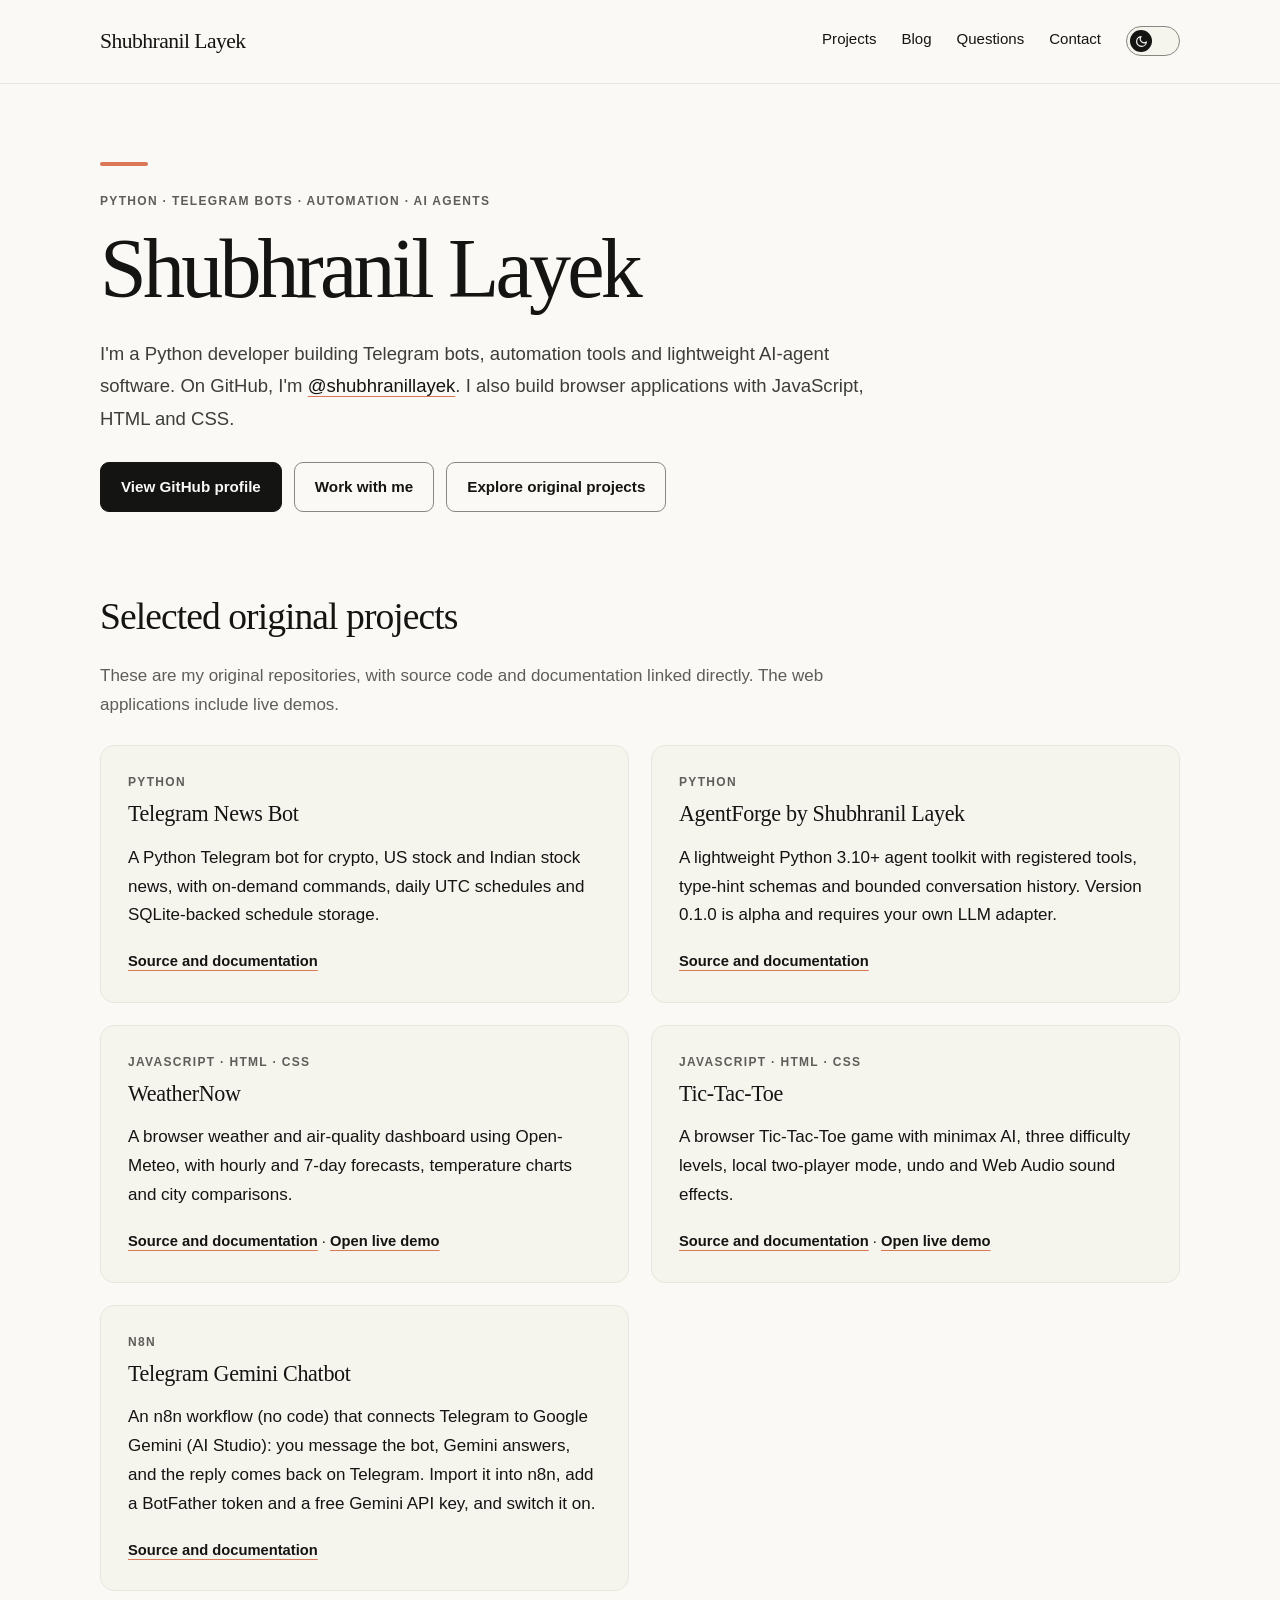
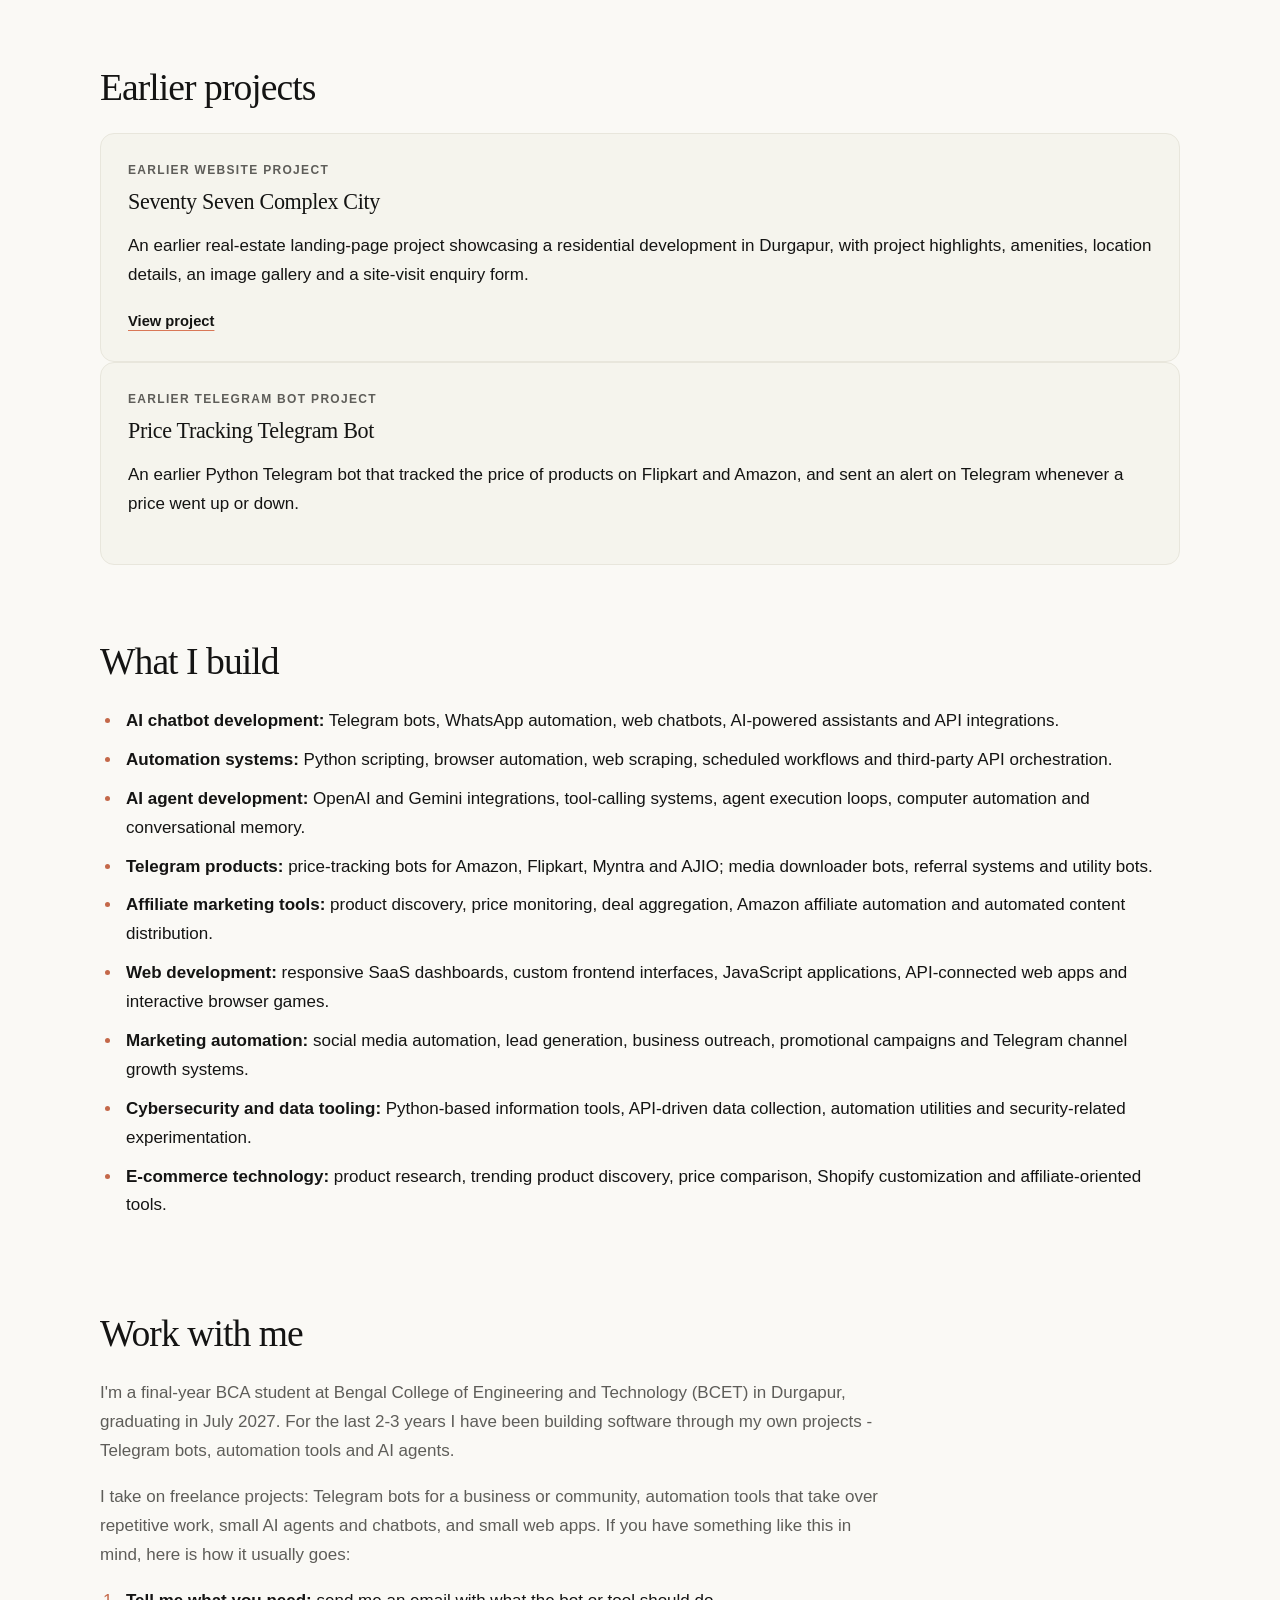
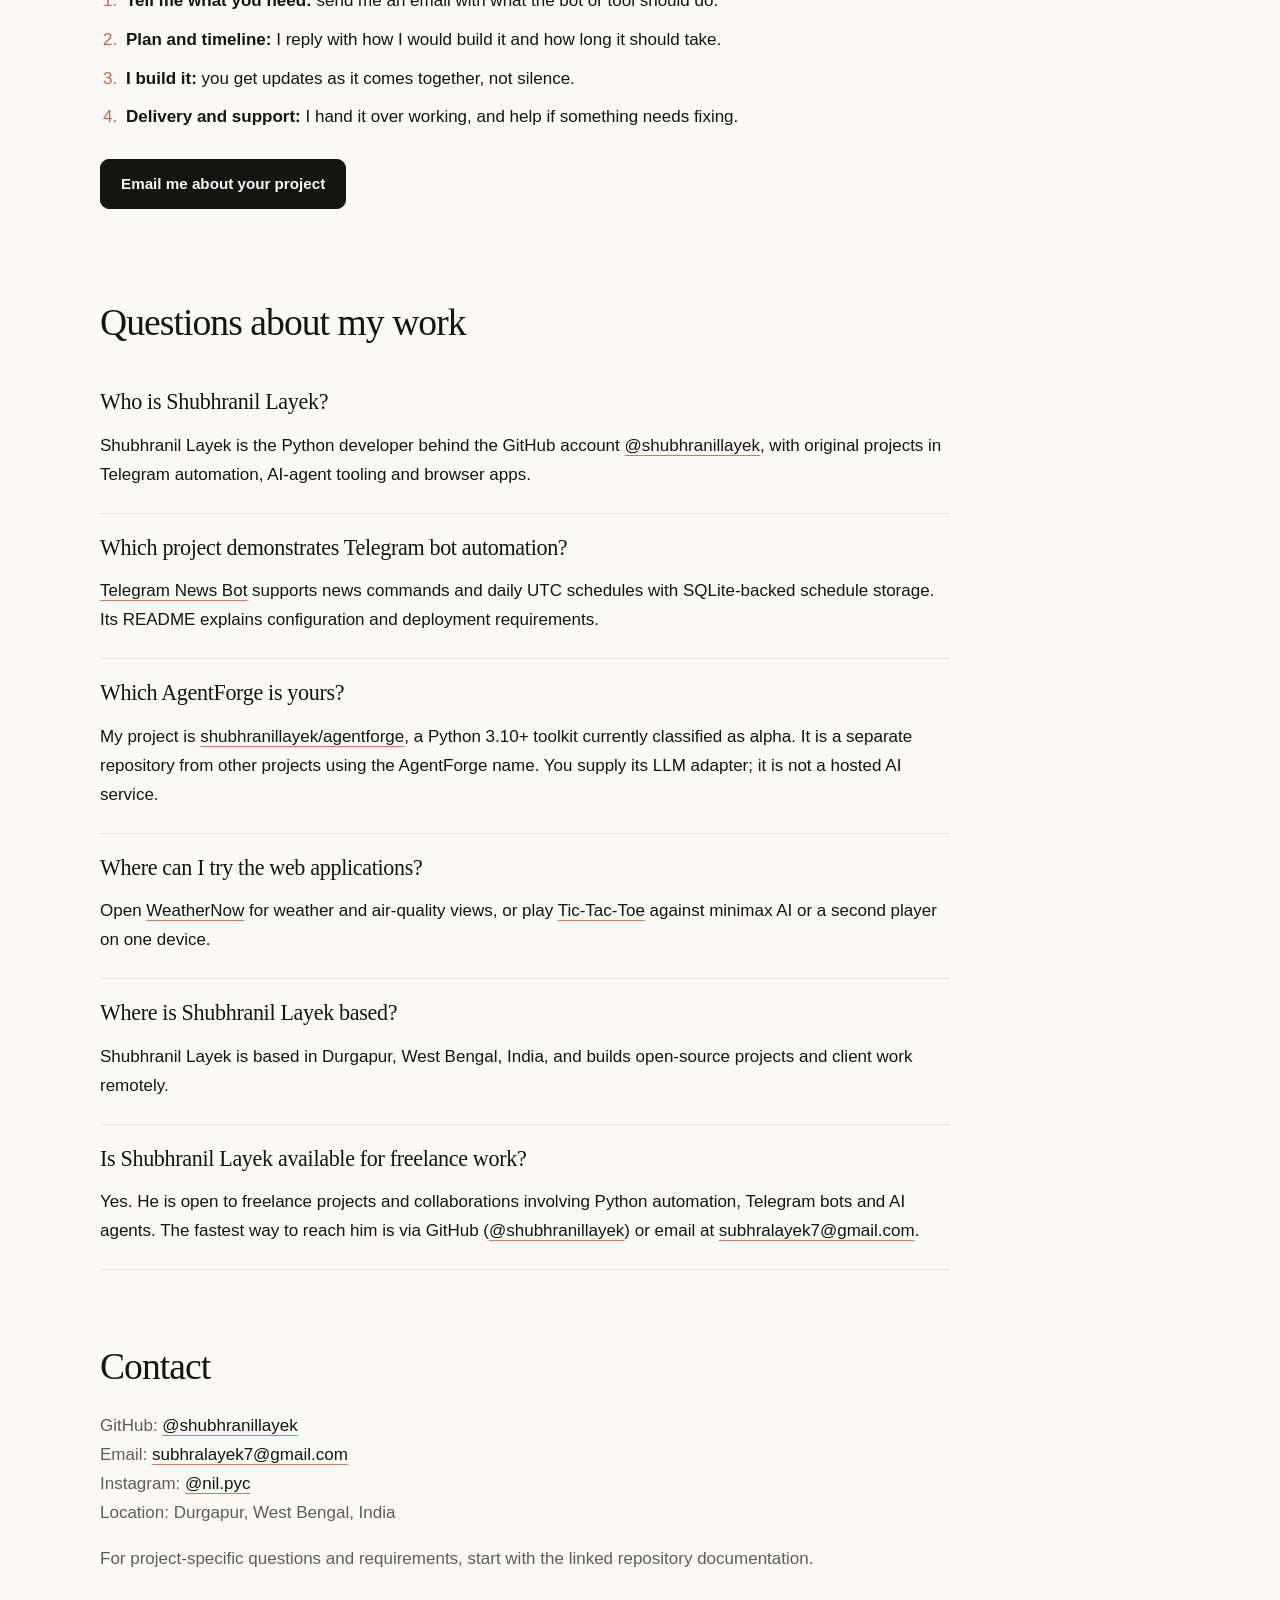
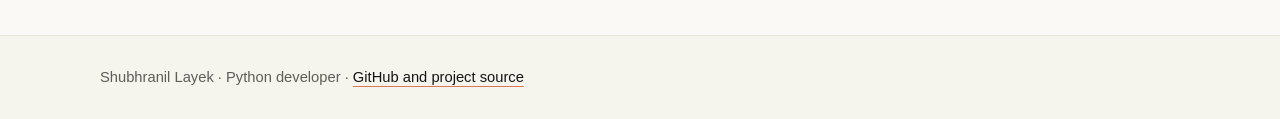
==== index.html @ 429aa5b0 "Fix homepage schema error, add Durgapur to title and meta, add Work with me section" ====
<!doctype html>
<html lang="en">
<head>
<!-- Google tag (gtag.js) -->
<script async src="https://www.googletagmanager.com/gtag/js?id=G-BCCZHYBK0B"></script>
<script>
  window.dataLayer = window.dataLayer || [];
  function gtag(){dataLayer.push(arguments);}
  gtag('js', new Date());

  gtag('config', 'G-BCCZHYBK0B');
</script>

<meta charset="utf-8">
<meta name="viewport" content="width=device-width, initial-scale=1">
<script>(function(){try{var t=localStorage.getItem("theme");if(t!=="dark"&&t!=="light"){t=window.matchMedia("(prefers-color-scheme: dark)").matches?"dark":"light";}document.documentElement.dataset.theme=t;}catch(e){document.documentElement.dataset.theme="light";}})();</script>
<title>Shubhranil Layek | Python &amp; Telegram Bot Developer, Durgapur</title>
<meta name="description" content="Python developer in Durgapur, West Bengal, building Telegram bots, automation tools and AI agents. Need a Telegram bot developer? See projects and demos.">
<meta name="author" content="Shubhranil Layek">
<meta name="theme-color" content="#faf9f5">
<link rel="canonical" href="https://shubhranillayek.github.io/">
<meta property="og:type" content="profile">
<meta property="og:title" content="Shubhranil Layek | Python &amp; Telegram Bot Developer, Durgapur">
<meta property="og:description" content="Python developer in Durgapur, West Bengal, building Telegram bots, automation tools and AI agents. Need a Telegram bot developer? See projects and demos.">
<meta property="og:url" content="https://shubhranillayek.github.io/">
<meta property="og:site_name" content="Shubhranil Layek">
<meta property="og:image" content="https://shubhranillayek.github.io/og-image.png">
<meta property="og:image:width" content="1200">
<meta property="og:image:height" content="630">
<meta property="og:image:alt" content="Shubhranil Layek — Python Developer, Telegram Bots and AI Agents">
<meta name="twitter:card" content="summary_large_image">
<meta name="twitter:image" content="https://shubhranillayek.github.io/og-image.png">
<meta name="twitter:image:alt" content="Shubhranil Layek — Python Developer, Telegram Bots and AI Agents">
<meta name="twitter:title" content="Shubhranil Layek | Python &amp; Telegram Bot Developer, Durgapur">
<meta name="twitter:description" content="Python developer in Durgapur, West Bengal, building Telegram bots, automation tools and AI agents. Need a Telegram bot developer? See projects and demos.">
<script type="application/ld+json">
{
  "@context": "https://schema.org",
  "@graph": [
    {
      "@type": "WebSite",
      "@id": "https://shubhranillayek.github.io/#website",
      "url": "https://shubhranillayek.github.io/",
      "name": "Shubhranil Layek",
      "publisher": {
        "@id": "https://shubhranillayek.github.io/#shubhranil-layek"
      },
      "inLanguage": "en"
    },
    {
      "@type": "ProfilePage",
      "@id": "https://shubhranillayek.github.io/#profile",
      "url": "https://shubhranillayek.github.io/",
      "name": "Shubhranil Layek — Python Developer, Telegram Bots and AI Agents",
      "mainEntity": {
        "@id": "https://shubhranillayek.github.io/#shubhranil-layek"
      },
      "isPartOf": {
        "@id": "https://shubhranillayek.github.io/#website"
      },
      "inLanguage": "en"
    },
    {
      "@type": "Person",
      "@id": "https://shubhranillayek.github.io/#shubhranil-layek",
      "name": "Shubhranil Layek",
      "alternateName": "shubhranillayek",
      "jobTitle": "Python Developer",
      "url": "https://shubhranillayek.github.io/",
      "email": "mailto:subhralayek7@gmail.com",
      "homeLocation": {
        "@type": "Place",
        "name": "Durgapur, West Bengal, India",
        "address": {
          "@type": "PostalAddress",
          "addressLocality": "Durgapur",
          "addressRegion": "West Bengal",
          "addressCountry": "IN"
        }
      },
      "sameAs": [
        "https://github.com/shubhranillayek",
        "https://www.instagram.com/nil.pyc/"
      ],
      "description": "Python developer based in Durgapur, West Bengal, India, building Telegram bots, automation tools and AI agents.",
      "knowsAbout": [
        "Python",
        "Telegram bots",
        "Telegram Bot API",
        "Automation",
        "AI agent tooling",
        "LLM tool-calling",
        "SQLite",
        "JavaScript",
        "AI chatbots",
        "WhatsApp automation",
        "Web chatbots",
        "Web scraping",
        "Browser automation",
        "OpenAI",
        "Gemini",
        "Price-tracking bots",
        "Affiliate marketing tools",
        "SaaS dashboards",
        "Marketing automation",
        "Shopify",
        "E-commerce tools"
      ]
    },
    {
      "@type": "FAQPage",
      "@id": "https://shubhranillayek.github.io/#faq",
      "mainEntity": [
        {
          "@type": "Question",
          "name": "Who is Shubhranil Layek?",
          "acceptedAnswer": {
            "@type": "Answer",
            "text": "Shubhranil Layek is the Python developer behind the GitHub account @shubhranillayek, with original projects in Telegram automation, AI-agent tooling and browser apps."
          }
        },
        {
          "@type": "Question",
          "name": "Which project demonstrates Telegram bot automation?",
          "acceptedAnswer": {
            "@type": "Answer",
            "text": "Telegram News Bot supports news commands and daily UTC schedules with SQLite-backed schedule storage. Its README explains configuration and deployment requirements."
          }
        },
        {
          "@type": "Question",
          "name": "Which AgentForge is yours?",
          "acceptedAnswer": {
            "@type": "Answer",
            "text": "My project is shubhranillayek/agentforge, a Python 3.10+ toolkit currently classified as alpha. It is a separate repository from other projects using the AgentForge name. You supply its LLM adapter; it is not a hosted AI service."
          }
        },
        {
          "@type": "Question",
          "name": "Where can I try the web applications?",
          "acceptedAnswer": {
            "@type": "Answer",
            "text": "Open WeatherNow for weather and air-quality views, or play Tic-Tac-Toe against minimax AI or a second player on one device."
          }
        },
        {
          "@type": "Question",
          "name": "Where is Shubhranil Layek based?",
          "acceptedAnswer": {
            "@type": "Answer",
            "text": "Shubhranil Layek is based in Durgapur, West Bengal, India, and builds open-source projects and client work remotely."
          }
        },
        {
          "@type": "Question",
          "name": "Is Shubhranil Layek available for freelance work?",
          "acceptedAnswer": {
            "@type": "Answer",
            "text": "Yes. He is open to freelance projects and collaborations involving Python automation, Telegram bots and AI agents. The fastest way to reach him is via GitHub (@shubhranillayek) or email at subhralayek7@gmail.com."
          }
        }
      ]
    },
    {
      "@type": "ItemList",
      "@id": "https://shubhranillayek.github.io/#projects",
      "name": "Selected original projects by Shubhranil Layek",
      "itemListElement": [
        {
          "@type": "ListItem",
          "position": 1,
          "item": {
            "@id": "https://github.com/shubhranillayek/telegram-news-bot#source"
          }
        },
        {
          "@type": "ListItem",
          "position": 2,
          "item": {
            "@id": "https://github.com/shubhranillayek/agentforge#source"
          }
        },
        {
          "@type": "ListItem",
          "position": 3,
          "item": {
            "@id": "https://github.com/shubhranillayek/stunning-weather-app#source"
          }
        },
        {
          "@type": "ListItem",
          "position": 4,
          "item": {
            "@id": "https://github.com/shubhranillayek/tic-tac-toe#source"
          }
        }
      ]
    },
    {
      "@type": "SoftwareSourceCode",
      "@id": "https://github.com/shubhranillayek/telegram-news-bot#source",
      "name": "Telegram News Bot",
      "description": "A Python Telegram bot for crypto, US stock and Indian stock news, with on-demand commands, daily UTC schedules and SQLite-backed schedule storage.",
      "url": "https://github.com/shubhranillayek/telegram-news-bot",
      "codeRepository": "https://github.com/shubhranillayek/telegram-news-bot",
      "programmingLanguage": [
        "Python"
      ],
      "author": {
        "@id": "https://shubhranillayek.github.io/#shubhranil-layek"
      },
      "license": "https://github.com/shubhranillayek/telegram-news-bot/blob/main/LICENSE"
    },
    {
      "@type": "SoftwareSourceCode",
      "@id": "https://github.com/shubhranillayek/agentforge#source",
      "name": "AgentForge by Shubhranil Layek",
      "description": "A lightweight Python 3.10+ agent toolkit with registered tools, type-hint schemas and bounded conversation history. Version 0.1.0 is alpha and requires your own LLM adapter.",
      "url": "https://github.com/shubhranillayek/agentforge",
      "codeRepository": "https://github.com/shubhranillayek/agentforge",
      "programmingLanguage": [
        "Python"
      ],
      "author": {
        "@id": "https://shubhranillayek.github.io/#shubhranil-layek"
      },
      "license": "https://github.com/shubhranillayek/agentforge/blob/main/LICENSE"
    },
    {
      "@type": "SoftwareSourceCode",
      "@id": "https://github.com/shubhranillayek/stunning-weather-app#source",
      "name": "WeatherNow",
      "description": "A browser weather and air-quality dashboard using Open-Meteo, with hourly and 7-day forecasts, temperature charts and city comparisons.",
      "url": "https://github.com/shubhranillayek/stunning-weather-app",
      "codeRepository": "https://github.com/shubhranillayek/stunning-weather-app",
      "programmingLanguage": [
        "JavaScript",
        "HTML",
        "CSS"
      ],
      "author": {
        "@id": "https://shubhranillayek.github.io/#shubhranil-layek"
      },
      "targetProduct": {
        "@type": "SoftwareApplication",
        "@id": "https://shubhranillayek.github.io/stunning-weather-app/#app",
        "name": "WeatherNow",
        "url": "https://shubhranillayek.github.io/stunning-weather-app/",
        "author": {
          "@id": "https://shubhranillayek.github.io/#shubhranil-layek"
        }
      }
    },
    {
      "@type": "SoftwareSourceCode",
      "@id": "https://github.com/shubhranillayek/tic-tac-toe#source",
      "name": "Tic-Tac-Toe",
      "description": "A browser Tic-Tac-Toe game with minimax AI, three difficulty levels, local two-player mode, undo and Web Audio sound effects.",
      "url": "https://github.com/shubhranillayek/tic-tac-toe",
      "codeRepository": "https://github.com/shubhranillayek/tic-tac-toe",
      "programmingLanguage": [
        "JavaScript",
        "HTML",
        "CSS"
      ],
      "author": {
        "@id": "https://shubhranillayek.github.io/#shubhranil-layek"
      },
      "license": "https://github.com/shubhranillayek/tic-tac-toe/blob/main/LICENSE",
      "targetProduct": {
        "@type": "SoftwareApplication",
        "@id": "https://shubhranillayek.github.io/tic-tac-toe/#app",
        "name": "Tic-Tac-Toe",
        "url": "https://shubhranillayek.github.io/tic-tac-toe/",
        "author": {
          "@id": "https://shubhranillayek.github.io/#shubhranil-layek"
        }
      }
    },
    {
      "@type": "ItemList",
      "@id": "https://shubhranillayek.github.io/#earlier-projects",
      "name": "Earlier projects by Shubhranil Layek",
      "itemListElement": [
        {
          "@type": "ListItem",
          "position": 1,
          "item": {
            "@id": "https://shubhranillayek.github.io/#seventy-seven-complex-city"
          }
        },
        {
          "@type": "ListItem",
          "position": 2,
          "item": {
            "@id": "https://shubhranillayek.github.io/#price-tracking-telegram-bot"
          }
        }
      ]
    },
    {
      "@type": "CreativeWork",
      "@id": "https://shubhranillayek.github.io/#seventy-seven-complex-city",
      "name": "Seventy Seven Complex City",
      "description": "An earlier real-estate landing-page project showcasing a residential development in Durgapur, with project highlights, amenities, location details, an image gallery and a site-visit enquiry form.",
      "url": "https://seventy-seven-complex-city.pages.dev/",
      "creator": {
        "@id": "https://shubhranillayek.github.io/#shubhranil-layek"
      }
    },
    {
      "@type": "CreativeWork",
      "@id": "https://shubhranillayek.github.io/#price-tracking-telegram-bot",
      "name": "Price Tracking Telegram Bot",
      "description": "An earlier Python Telegram bot that tracked the price of products on Flipkart and Amazon, and sent an alert on Telegram whenever a price went up or down.",
      "creator": {
        "@id": "https://shubhranillayek.github.io/#shubhranil-layek"
      }
    }
  ]
}
</script>
<style>
:root{
  --paper:#faf9f5;
  --panel:#f5f4ed;
  --ink:#141413;
  --muted:#5e5d59;
  --line:#e8e6dc;
  --line-strong:#87867f;
  --clay:#d97757;
  --clay-dark:#c46849;
  --charcoal:#3d3d3a;
  color-scheme:light;
}
*{box-sizing:border-box}
html{scroll-behavior:smooth;scroll-padding-top:2rem}
body{margin:0;background:var(--paper);color:var(--ink);font:17px/1.7 -apple-system,BlinkMacSystemFont,"Segoe UI",Arial,sans-serif;-webkit-font-smoothing:antialiased}
a{color:var(--ink);text-decoration-color:var(--clay);text-underline-offset:4px;text-decoration-thickness:1px;overflow-wrap:anywhere}
a:hover{color:var(--charcoal);text-decoration-thickness:2px}
a:focus-visible{outline:3px solid var(--clay-dark);outline-offset:5px;border-radius:2px}
.wrap{width:min(1080px,calc(100% - 48px));margin:auto}
.skip{position:fixed;left:1rem;top:-6rem;z-index:1000;padding:.6rem 1rem;background:var(--paper);border:1px solid var(--ink);border-radius:8px}
.skip:focus{top:1rem}
header{background:var(--paper);border-bottom:1px solid var(--line)}
nav{display:flex;align-items:center;justify-content:space-between;gap:20px;flex-wrap:wrap;padding:23px 0}
nav>a{font-family:Georgia,"Times New Roman",serif;font-size:1.35rem;font-weight:400;text-decoration:none;letter-spacing:-.025em}
.navlinks{display:flex;gap:25px;flex-wrap:wrap;font-size:.94rem}
.navlinks a{text-decoration:none;font-weight:500}
.navlinks a:hover{text-decoration:underline;text-decoration-color:var(--clay)}
.hero{padding:78px 0 52px}
.hero::before{content:"";display:block;width:3rem;height:4px;margin-bottom:26px;background:var(--clay);border-radius:2px}
.eyebrow{font-size:.75rem;line-height:1.5;font-weight:650;text-transform:uppercase;letter-spacing:.11em;color:var(--muted)}
h1,h2,h3{font-family:Georgia,"Times New Roman",serif;font-weight:400}
h1{font-size:clamp(3rem,7.5vw,5.25rem);line-height:1.06;letter-spacing:-.045em;margin:14px 0 25px}
h2{font-size:clamp(1.85rem,4vw,2.35rem);line-height:1.2;letter-spacing:-.025em;margin:0 0 23px}
h3{font-size:1.38rem;line-height:1.3;letter-spacing:-.015em;margin:9px 0 15px}
p{margin-top:0}
.lead{font-size:1.16rem;line-height:1.75;max-width:780px;color:var(--charcoal)}
.actions{display:flex;gap:12px;flex-wrap:wrap;margin-top:27px}
.button{display:inline-block;padding:11px 20px;background:var(--ink);color:var(--paper);border:1px solid var(--ink);border-radius:9px;font-size:.95rem;font-weight:550;text-decoration:none;transition:background-color .15s ease,border-color .15s ease}
.button:hover{background:var(--charcoal);border-color:var(--charcoal);color:var(--paper);text-decoration:none}
.actions .button+.button{background:transparent;color:var(--ink);border-color:var(--line-strong)}
.actions .button+.button:hover{background:var(--line);border-color:var(--muted)}
.section{padding:30px 0 44px}
.section>p{max-width:780px;color:var(--muted)}
.grid{display:grid;grid-template-columns:repeat(2,minmax(0,1fr));gap:22px;margin-top:25px}
.card{padding:27px;background:var(--panel);border:1px solid var(--line);border-radius:14px;box-shadow:none}
.card .eyebrow{margin-bottom:9px}
.card p{margin-bottom:18px}
.card .links{font-size:.92rem;margin-bottom:0;line-height:1.8}
.card .links a{font-weight:550}
.focus{padding-left:22px}
.focus li{margin:10px 0;padding-left:4px}
.focus li::marker{color:var(--clay-dark)}
.faq{max-width:850px}
.faq article{padding:20px 0;border-bottom:1px solid var(--line)}
.faq article h3{margin-top:0}
.faq article p{margin-bottom:3px}
.muted{color:var(--muted)}
footer{padding:29px 0;border-top:1px solid var(--line);background:var(--panel);color:var(--muted);font-size:.92rem}
footer a{color:var(--ink)}
@media(max-width:680px){
  .wrap{width:calc(100% - 32px)}
  nav{padding:19px 0;gap:15px}
  .navlinks{gap:20px}
  .hero{padding-top:45px;padding-bottom:37px}
  .grid{grid-template-columns:1fr;gap:17px}
  .card{padding:23px}
  .lead{font-size:1.08rem}
}
@media(prefers-reduced-motion:reduce){html{scroll-behavior:auto}.button{transition:none}}

:root[data-theme="dark"]{
  --paper:#1f1e1b;
  --panel:#292825;
  --ink:#f5f4ee;
  --muted:#a6a29a;
  --line:#3b3a35;
  --line-strong:#6e6a61;
  --clay-dark:#e08a6a;
  --charcoal:#d8d5cc;
  color-scheme:dark;
}
.theme-switch{flex:none;width:54px;height:30px;padding:0;border:1px solid var(--line-strong);border-radius:999px;background:var(--panel);cursor:pointer;position:relative;vertical-align:middle;transition:background-color .3s ease,border-color .3s ease}
.theme-switch:focus-visible{outline:3px solid var(--clay-dark);outline-offset:3px}
.theme-switch .ts-knob{position:absolute;top:50%;left:3px;width:22px;height:22px;margin-top:-11px;border-radius:50%;background:var(--ink);transition:transform .45s cubic-bezier(.55,.06,.25,1.15),background-color .3s ease}
:root[data-theme="dark"] .theme-switch .ts-knob{transform:translateX(24px);background:var(--clay)}
.theme-switch svg{position:absolute;top:50%;left:50%;width:13px;height:13px;margin:-6.5px 0 0 -6.5px;fill:none;stroke-width:2.2;stroke-linecap:round;stroke-linejoin:round;transition:opacity .25s ease,transform .45s ease}
.theme-switch .ts-moon{stroke:var(--paper);opacity:1;transform:rotate(0deg) scale(1)}
.theme-switch .ts-sun{stroke:#1f1e1b;opacity:0;transform:rotate(90deg) scale(.4)}
:root[data-theme="dark"] .theme-switch .ts-moon{opacity:0;transform:rotate(-90deg) scale(.4)}
:root[data-theme="dark"] .theme-switch .ts-sun{opacity:1;transform:rotate(0deg) scale(1)}
::view-transition-old(root),::view-transition-new(root){animation:none;mix-blend-mode:normal}
html.theming,html.theming *,html.theming *::before,html.theming *::after{transition:background-color .45s ease,color .45s ease,border-color .45s ease!important}
@media(prefers-reduced-motion:reduce){.theme-switch .ts-knob,.theme-switch svg{transition:none}}
</style>
</head>
<body>
<a class="skip" href="#main">Skip to content</a>
<header><nav class="wrap" aria-label="Main navigation"><a href="https://shubhranillayek.github.io/">Shubhranil Layek</a><div class="navlinks"><a href="#projects">Projects</a><a href="https://shubhranillayek.github.io/blog/">Blog</a><a href="#questions">Questions</a><a href="#contact">Contact</a><button class="theme-switch" type="button" role="switch" aria-checked="false" aria-label="Dark mode" title="Toggle dark mode"><span class="ts-knob"><svg class="ts-moon" viewBox="0 0 24 24" aria-hidden="true"><path d="M21 12.8A9 9 0 1 1 11.2 3a7 7 0 0 0 9.8 9.8z"/></svg><svg class="ts-sun" viewBox="0 0 24 24" aria-hidden="true"><circle cx="12" cy="12" r="4"/><path d="M12 2v2M12 20v2M4.9 4.9l1.4 1.4M17.7 17.7l1.4 1.4M2 12h2M20 12h2M4.9 19.1l1.4-1.4M17.7 6.3l1.4-1.4"/></svg></span></button></div></nav></header>
<main id="main" class="wrap">
<section class="hero" aria-labelledby="intro-title"><p class="eyebrow">Python · Telegram bots · Automation · AI agents</p><h1 id="intro-title">Shubhranil Layek</h1><p class="lead">I'm a Python developer building Telegram bots, automation tools and lightweight AI-agent software. On GitHub, I'm <a href="https://github.com/shubhranillayek" rel="me">@shubhranillayek</a>. I also build browser applications with JavaScript, HTML and CSS.</p><div class="actions"><a class="button" href="https://github.com/shubhranillayek">View GitHub profile</a><a class="button" href="#work-with-me">Work with me</a><a class="button" href="#projects">Explore original projects</a></div></section>
<section class="section" aria-labelledby="projects-title" id="projects"><h2 id="projects-title">Selected original projects</h2><p>These are my original repositories, with source code and documentation linked directly. The web applications include live demos.</p><div class="grid"><article class="card" id="telegram-news-bot"><p class="eyebrow">Python</p><h3>Telegram News Bot</h3><p>A Python Telegram bot for crypto, US stock and Indian stock news, with on-demand commands, daily UTC schedules and SQLite-backed schedule storage.</p><p class="links"><a href="https://github.com/shubhranillayek/telegram-news-bot">Source and documentation</a></p></article><article class="card" id="agentforge"><p class="eyebrow">Python</p><h3>AgentForge by Shubhranil Layek</h3><p>A lightweight Python 3.10+ agent toolkit with registered tools, type-hint schemas and bounded conversation history. Version 0.1.0 is alpha and requires your own LLM adapter.</p><p class="links"><a href="https://github.com/shubhranillayek/agentforge">Source and documentation</a></p></article><article class="card" id="stunning-weather-app"><p class="eyebrow">JavaScript · HTML · CSS</p><h3>WeatherNow</h3><p>A browser weather and air-quality dashboard using Open-Meteo, with hourly and 7-day forecasts, temperature charts and city comparisons.</p><p class="links"><a href="https://github.com/shubhranillayek/stunning-weather-app">Source and documentation</a> <span aria-hidden="true">·</span> <a href="https://shubhranillayek.github.io/stunning-weather-app/">Open live demo</a></p></article><article class="card" id="tic-tac-toe"><p class="eyebrow">JavaScript · HTML · CSS</p><h3>Tic-Tac-Toe</h3><p>A browser Tic-Tac-Toe game with minimax AI, three difficulty levels, local two-player mode, undo and Web Audio sound effects.</p><p class="links"><a href="https://github.com/shubhranillayek/tic-tac-toe">Source and documentation</a> <span aria-hidden="true">·</span> <a href="https://shubhranillayek.github.io/tic-tac-toe/">Open live demo</a></p></article><article class="card" id="telegram-gemini-chatbot"><p class="eyebrow">n8n</p><h3>Telegram Gemini Chatbot</h3><p>An n8n workflow (no code) that connects Telegram to Google Gemini (AI Studio): you message the bot, Gemini answers, and the reply comes back on Telegram. Import it into n8n, add a BotFather token and a free Gemini API key, and switch it on.</p><p class="links"><a href="https://github.com/shubhranillayek/telegram-gemini-chatbot">Source and documentation</a></p></article></div></section>
<section class="section" aria-labelledby="earlier-projects-title" id="earlier-projects"><h2 id="earlier-projects-title">Earlier projects</h2><article class="card" id="seventy-seven-complex-city"><p class="eyebrow">Earlier website project</p><h3>Seventy Seven Complex City</h3><p>An earlier real-estate landing-page project showcasing a residential development in Durgapur, with project highlights, amenities, location details, an image gallery and a site-visit enquiry form.</p><p class="links"><a href="https://seventy-seven-complex-city.pages.dev/">View project</a></p></article><article class="card" id="price-tracking-telegram-bot"><p class="eyebrow">Earlier Telegram bot project</p><h3>Price Tracking Telegram Bot</h3><p>An earlier Python Telegram bot that tracked the price of products on Flipkart and Amazon, and sent an alert on Telegram whenever a price went up or down.</p></article></section>
<section class="section" aria-labelledby="focus-title"><h2 id="focus-title">What I build</h2><ul class="focus"><li><strong>AI chatbot development:</strong> Telegram bots, WhatsApp automation, web chatbots, AI-powered assistants and API integrations.</li><li><strong>Automation systems:</strong> Python scripting, browser automation, web scraping, scheduled workflows and third-party API orchestration.</li><li><strong>AI agent development:</strong> OpenAI and Gemini integrations, tool-calling systems, agent execution loops, computer automation and conversational memory.</li><li><strong>Telegram products:</strong> price-tracking bots for Amazon, Flipkart, Myntra and AJIO; media downloader bots, referral systems and utility bots.</li><li><strong>Affiliate marketing tools:</strong> product discovery, price monitoring, deal aggregation, Amazon affiliate automation and automated content distribution.</li><li><strong>Web development:</strong> responsive SaaS dashboards, custom frontend interfaces, JavaScript applications, API-connected web apps and interactive browser games.</li><li><strong>Marketing automation:</strong> social media automation, lead generation, business outreach, promotional campaigns and Telegram channel growth systems.</li><li><strong>Cybersecurity and data tooling:</strong> Python-based information tools, API-driven data collection, automation utilities and security-related experimentation.</li><li><strong>E-commerce technology:</strong> product research, trending product discovery, price comparison, Shopify customization and affiliate-oriented tools.</li></ul></section>
<section class="section" aria-labelledby="work-title" id="work-with-me"><h2 id="work-title">Work with me</h2><p>I'm a final-year BCA student at Bengal College of Engineering and Technology (BCET) in Durgapur, graduating in July 2027. For the last 2-3 years I have been building software through my own projects - Telegram bots, automation tools and AI agents.</p><p>I take on freelance projects: Telegram bots for a business or community, automation tools that take over repetitive work, small AI agents and chatbots, and small web apps. If you have something like this in mind, here is how it usually goes:</p><ol class="focus"><li><strong>Tell me what you need:</strong> send me an email with what the bot or tool should do.</li><li><strong>Plan and timeline:</strong> I reply with how I would build it and how long it should take.</li><li><strong>I build it:</strong> you get updates as it comes together, not silence.</li><li><strong>Delivery and support:</strong> I hand it over working, and help if something needs fixing.</li></ol><p class="actions"><a class="button" href="mailto:subhralayek7@gmail.com">Email me about your project</a></p></section>
<section class="section faq" aria-labelledby="questions-title" id="questions"><h2 id="questions-title">Questions about my work</h2><article><h3>Who is Shubhranil Layek?</h3><p>Shubhranil Layek is the Python developer behind the GitHub account <a href="https://github.com/shubhranillayek">@shubhranillayek</a>, with original projects in Telegram automation, AI-agent tooling and browser apps.</p></article><article><h3>Which project demonstrates Telegram bot automation?</h3><p><a href="https://github.com/shubhranillayek/telegram-news-bot">Telegram News Bot</a> supports news commands and daily UTC schedules with SQLite-backed schedule storage. Its README explains configuration and deployment requirements.</p></article><article><h3>Which AgentForge is yours?</h3><p>My project is <a href="https://github.com/shubhranillayek/agentforge">shubhranillayek/agentforge</a>, a Python 3.10+ toolkit currently classified as alpha. It is a separate repository from other projects using the AgentForge name. You supply its LLM adapter; it is not a hosted AI service.</p></article><article><h3>Where can I try the web applications?</h3><p>Open <a href="https://shubhranillayek.github.io/stunning-weather-app/">WeatherNow</a> for weather and air-quality views, or play <a href="https://shubhranillayek.github.io/tic-tac-toe/">Tic-Tac-Toe</a> against minimax AI or a second player on one device.</p></article><article><h3>Where is Shubhranil Layek based?</h3><p>Shubhranil Layek is based in Durgapur, West Bengal, India, and builds open-source projects and client work remotely.</p></article><article><h3>Is Shubhranil Layek available for freelance work?</h3><p>Yes. He is open to freelance projects and collaborations involving Python automation, Telegram bots and AI agents. The fastest way to reach him is via GitHub (<a href="https://github.com/shubhranillayek">@shubhranillayek</a>) or email at <a href="mailto:subhralayek7@gmail.com">subhralayek7@gmail.com</a>.</p></article></section>
<section class="section" aria-labelledby="contact-title" id="contact"><h2 id="contact-title">Contact</h2><p>GitHub: <a href="https://github.com/shubhranillayek" rel="me">@shubhranillayek</a><br>Email: <a href="mailto:subhralayek7@gmail.com">subhralayek7@gmail.com</a><br>Instagram: <a href="https://www.instagram.com/nil.pyc/" rel="me">@nil.pyc</a><br>Location: Durgapur, West Bengal, India</p><p class="muted">For project-specific questions and requirements, start with the linked repository documentation.</p></section>
</main>
<footer><div class="wrap">Shubhranil Layek · Python developer · <a href="https://github.com/shubhranillayek">GitHub and project source</a></div></footer>
<script>
(function(){
  var btn=document.querySelector(".theme-switch");
  if(!btn)return;
  var root=document.documentElement;
  function sync(){
    var d=root.dataset.theme==="dark";
    btn.setAttribute("aria-checked",d?"true":"false");
    var m=document.querySelector('meta[name="theme-color"]');
    if(m)m.setAttribute("content",d?"#1f1e1b":"#faf9f5");
  }
  sync();
  btn.addEventListener("click",function(e){
    var next=root.dataset.theme==="dark"?"light":"dark";
    function apply(){
      root.dataset.theme=next;
      try{localStorage.setItem("theme",next);}catch(_){}
      sync();
    }
    var reduced=window.matchMedia("(prefers-reduced-motion: reduce)").matches;
    if(document.startViewTransition&&!reduced){
      var x=e.clientX||window.innerWidth-70;
      var y=e.clientY||40;
      var r=Math.hypot(Math.max(x,window.innerWidth-x),Math.max(y,window.innerHeight-y));
      var vt=document.startViewTransition(apply);
      vt.ready.then(function(){
        root.animate(
          {clipPath:["circle(0px at "+x+"px "+y+"px)","circle("+r+"px at "+x+"px "+y+"px)"]},
          {duration:750,easing:"ease-in-out",pseudoElement:"::view-transition-new(root)"}
        );
      }).catch(function(){});
    }else{
      root.classList.add("theming");
      apply();
      setTimeout(function(){root.classList.remove("theming");},500);
    }
  });
})();
</script>
</body>
</html>
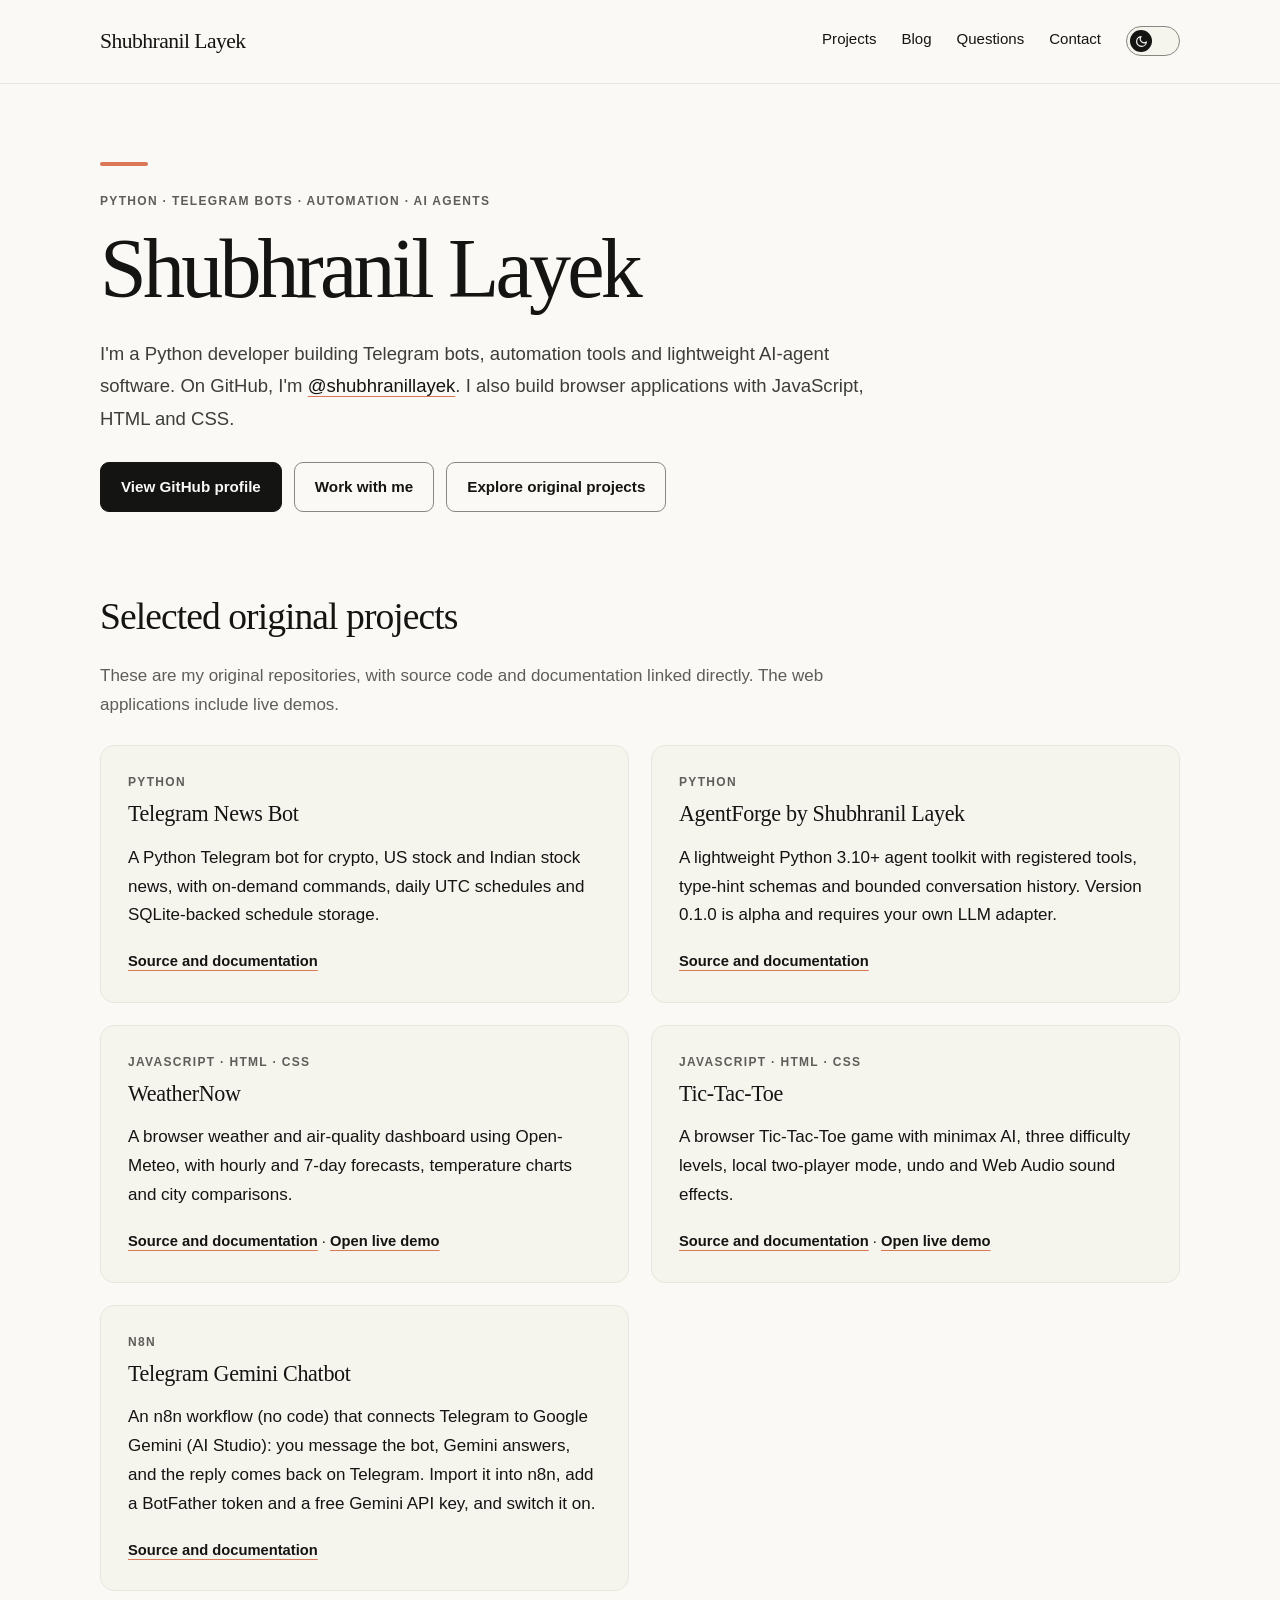
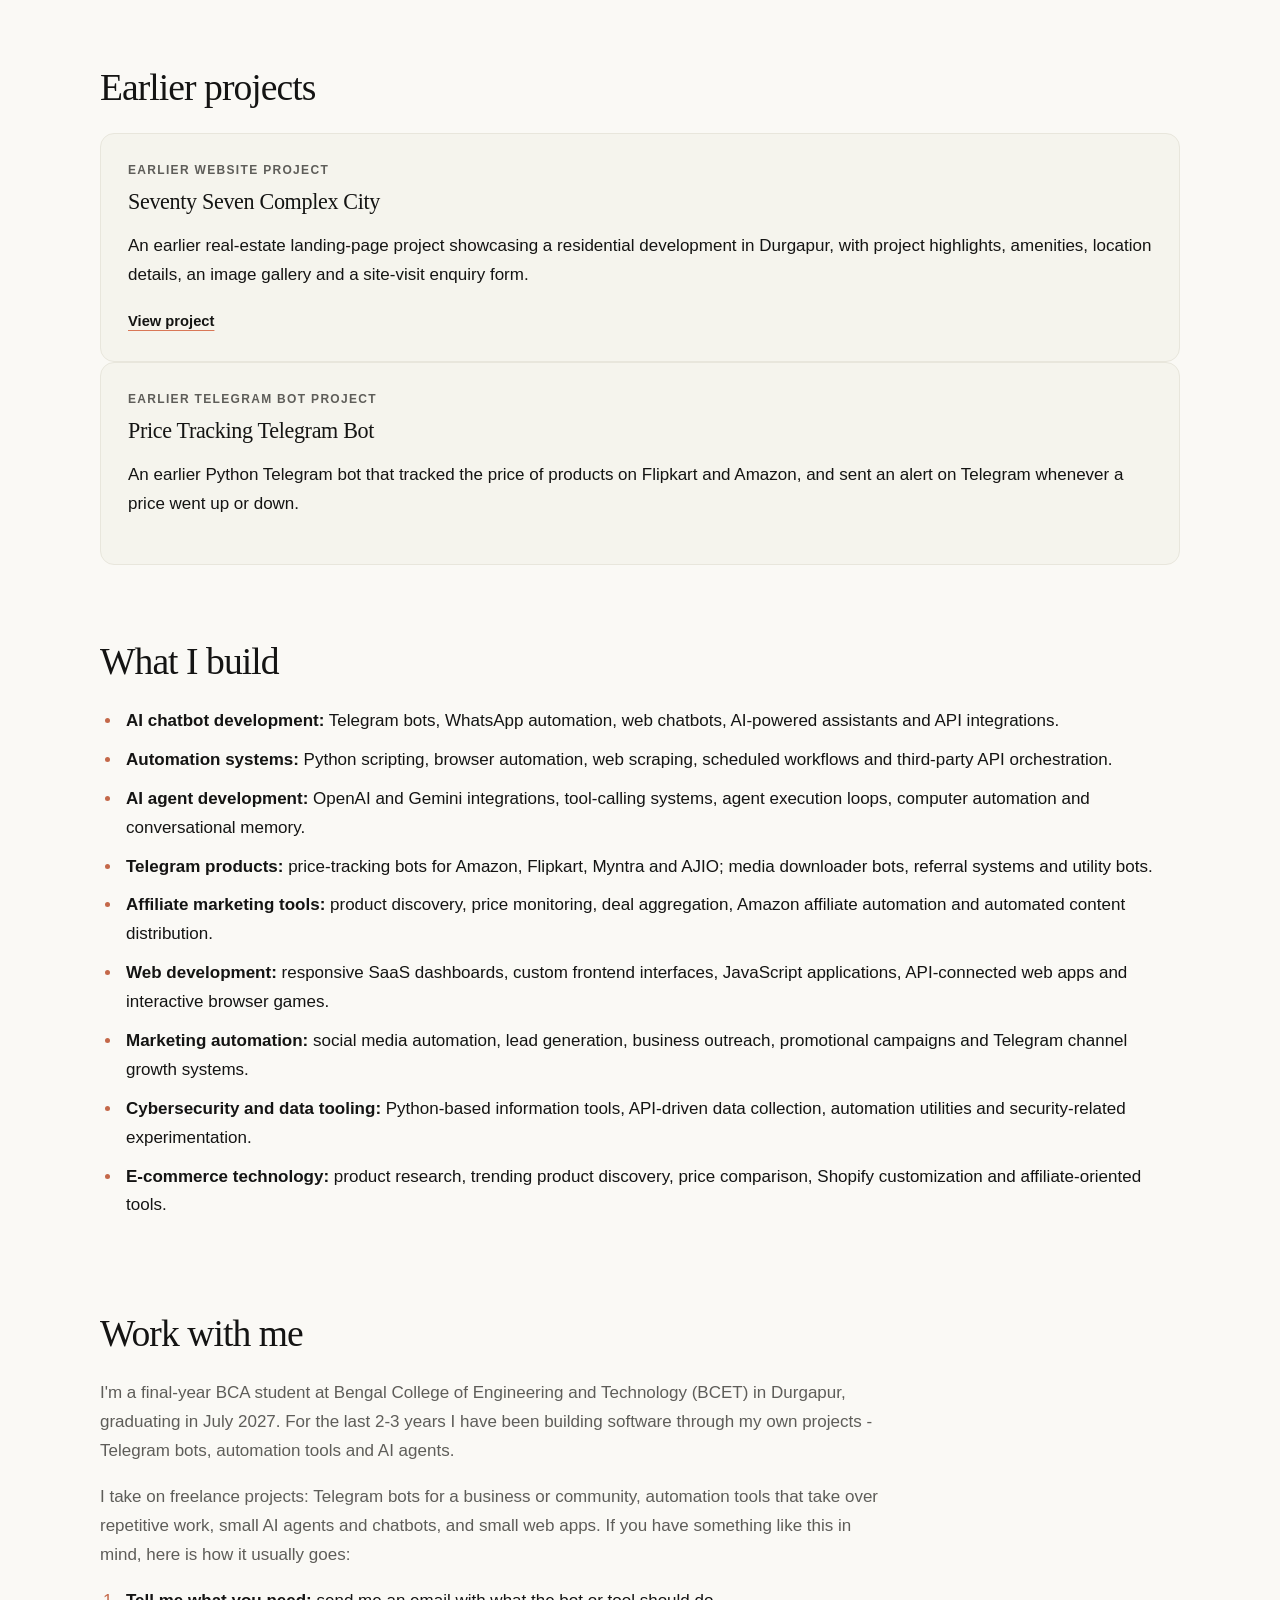
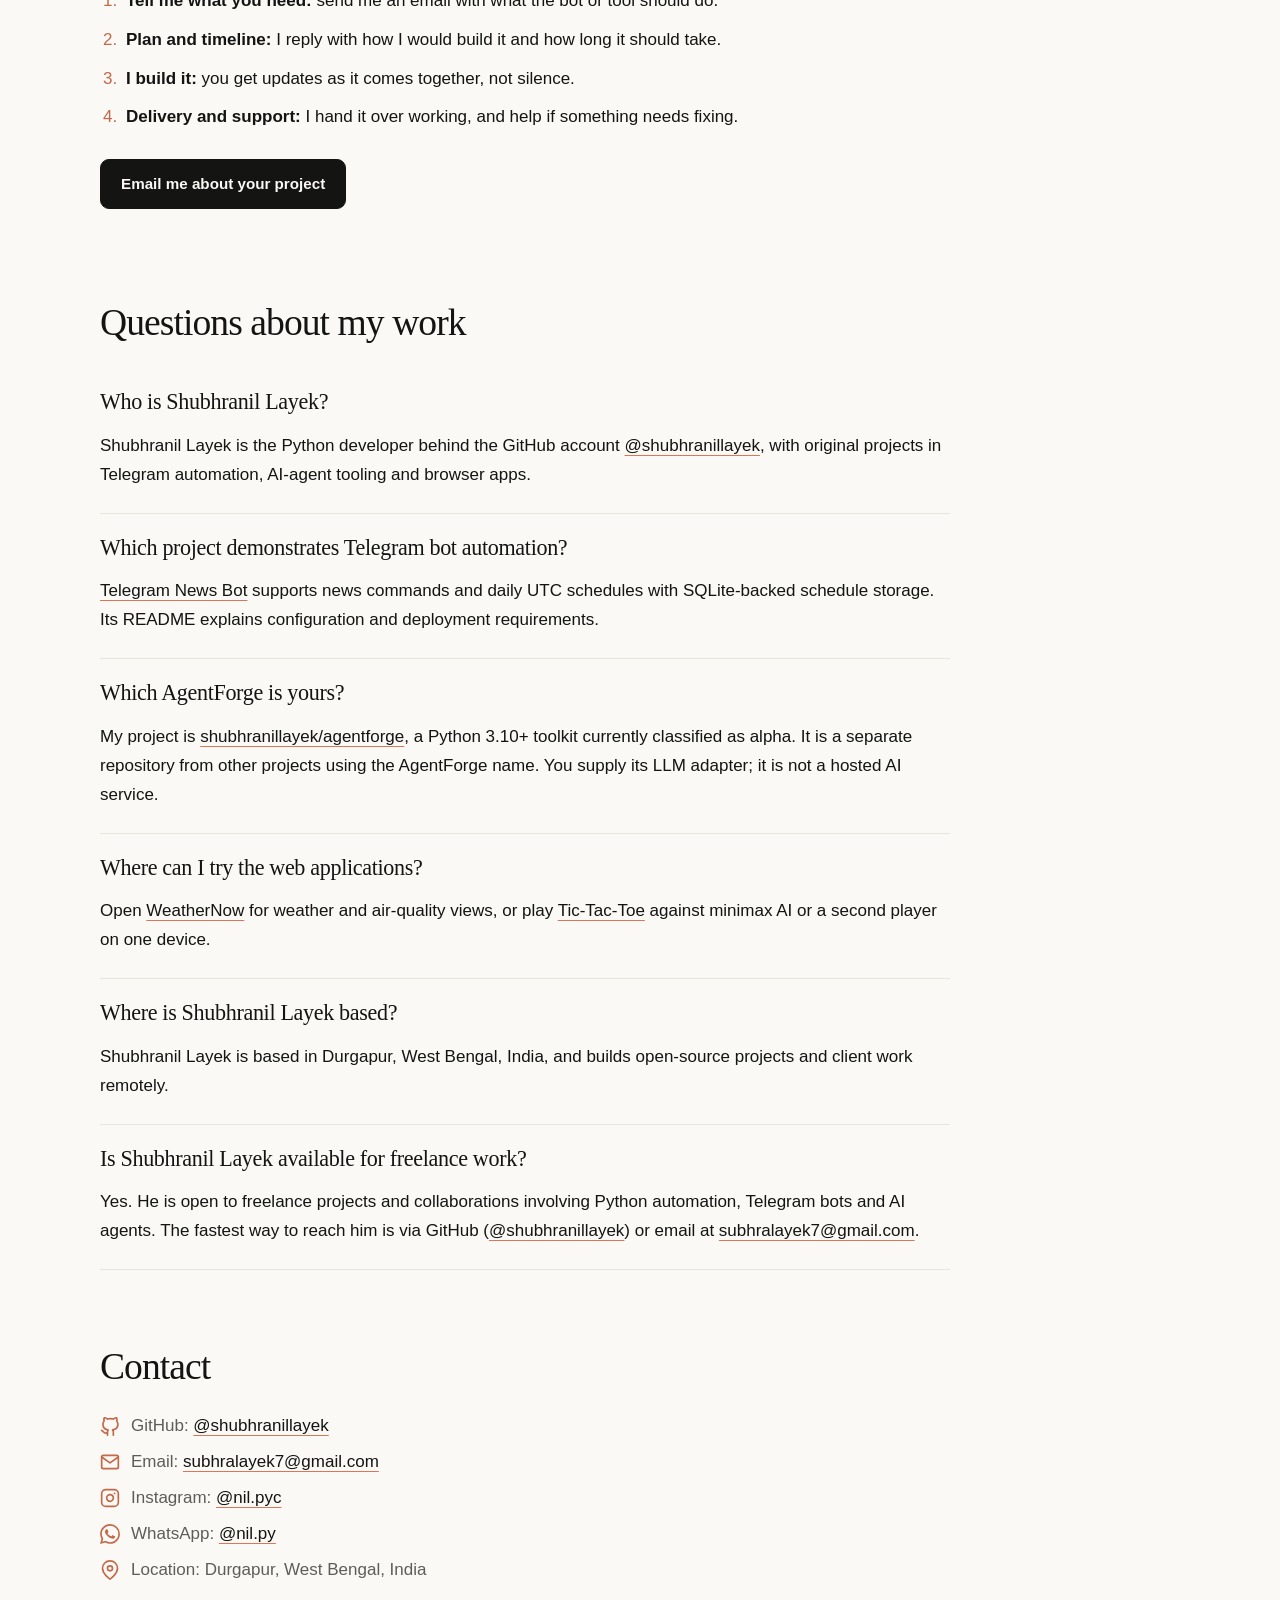
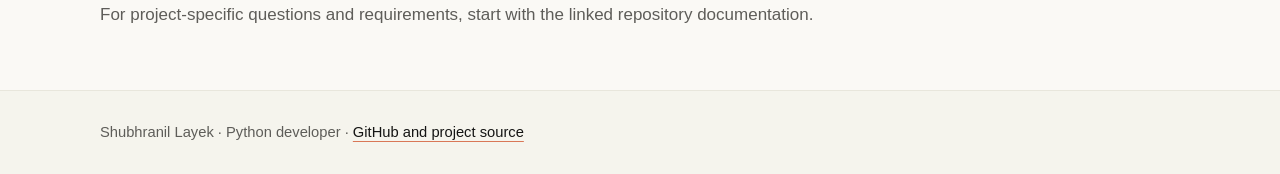
==== commit c28ba7ba: "Add WhatsApp contact link and icons to contact section" ====
--- a/index.html
+++ b/index.html
@@ -1,6 +1,10 @@
 <!doctype html>
 <html lang="en">
 <head>
+<link rel="icon" href="/favicon.ico" sizes="any">
+<link rel="icon" type="image/png" sizes="32x32" href="/favicon-32x32.png">
+<link rel="icon" type="image/png" sizes="16x16" href="/favicon-16x16.png">
+<link rel="apple-touch-icon" sizes="180x180" href="/apple-touch-icon.png">
 <!-- Google tag (gtag.js) -->
 <script async src="https://www.googletagmanager.com/gtag/js?id=G-BCCZHYBK0B"></script>
 <script>
@@ -414,6 +418,9 @@
 ::view-transition-old(root),::view-transition-new(root){animation:none;mix-blend-mode:normal}
 html.theming,html.theming *,html.theming *::before,html.theming *::after{transition:background-color .45s ease,color .45s ease,border-color .45s ease!important}
 @media(prefers-reduced-motion:reduce){.theme-switch .ts-knob,.theme-switch svg{transition:none}}
+.contact-list{list-style:none;margin:0 0 16px;padding:0;max-width:780px;color:var(--muted)}
+.contact-list li{display:flex;align-items:center;gap:11px;margin:7px 0}
+.contact-list svg{flex:none;color:var(--clay-dark)}
 </style>
 </head>
 <body>
@@ -426,7 +433,7 @@
 <section class="section" aria-labelledby="focus-title"><h2 id="focus-title">What I build</h2><ul class="focus"><li><strong>AI chatbot development:</strong> Telegram bots, WhatsApp automation, web chatbots, AI-powered assistants and API integrations.</li><li><strong>Automation systems:</strong> Python scripting, browser automation, web scraping, scheduled workflows and third-party API orchestration.</li><li><strong>AI agent development:</strong> OpenAI and Gemini integrations, tool-calling systems, agent execution loops, computer automation and conversational memory.</li><li><strong>Telegram products:</strong> price-tracking bots for Amazon, Flipkart, Myntra and AJIO; media downloader bots, referral systems and utility bots.</li><li><strong>Affiliate marketing tools:</strong> product discovery, price monitoring, deal aggregation, Amazon affiliate automation and automated content distribution.</li><li><strong>Web development:</strong> responsive SaaS dashboards, custom frontend interfaces, JavaScript applications, API-connected web apps and interactive browser games.</li><li><strong>Marketing automation:</strong> social media automation, lead generation, business outreach, promotional campaigns and Telegram channel growth systems.</li><li><strong>Cybersecurity and data tooling:</strong> Python-based information tools, API-driven data collection, automation utilities and security-related experimentation.</li><li><strong>E-commerce technology:</strong> product research, trending product discovery, price comparison, Shopify customization and affiliate-oriented tools.</li></ul></section>
 <section class="section" aria-labelledby="work-title" id="work-with-me"><h2 id="work-title">Work with me</h2><p>I'm a final-year BCA student at Bengal College of Engineering and Technology (BCET) in Durgapur, graduating in July 2027. For the last 2-3 years I have been building software through my own projects - Telegram bots, automation tools and AI agents.</p><p>I take on freelance projects: Telegram bots for a business or community, automation tools that take over repetitive work, small AI agents and chatbots, and small web apps. If you have something like this in mind, here is how it usually goes:</p><ol class="focus"><li><strong>Tell me what you need:</strong> send me an email with what the bot or tool should do.</li><li><strong>Plan and timeline:</strong> I reply with how I would build it and how long it should take.</li><li><strong>I build it:</strong> you get updates as it comes together, not silence.</li><li><strong>Delivery and support:</strong> I hand it over working, and help if something needs fixing.</li></ol><p class="actions"><a class="button" href="mailto:subhralayek7@gmail.com">Email me about your project</a></p></section>
 <section class="section faq" aria-labelledby="questions-title" id="questions"><h2 id="questions-title">Questions about my work</h2><article><h3>Who is Shubhranil Layek?</h3><p>Shubhranil Layek is the Python developer behind the GitHub account <a href="https://github.com/shubhranillayek">@shubhranillayek</a>, with original projects in Telegram automation, AI-agent tooling and browser apps.</p></article><article><h3>Which project demonstrates Telegram bot automation?</h3><p><a href="https://github.com/shubhranillayek/telegram-news-bot">Telegram News Bot</a> supports news commands and daily UTC schedules with SQLite-backed schedule storage. Its README explains configuration and deployment requirements.</p></article><article><h3>Which AgentForge is yours?</h3><p>My project is <a href="https://github.com/shubhranillayek/agentforge">shubhranillayek/agentforge</a>, a Python 3.10+ toolkit currently classified as alpha. It is a separate repository from other projects using the AgentForge name. You supply its LLM adapter; it is not a hosted AI service.</p></article><article><h3>Where can I try the web applications?</h3><p>Open <a href="https://shubhranillayek.github.io/stunning-weather-app/">WeatherNow</a> for weather and air-quality views, or play <a href="https://shubhranillayek.github.io/tic-tac-toe/">Tic-Tac-Toe</a> against minimax AI or a second player on one device.</p></article><article><h3>Where is Shubhranil Layek based?</h3><p>Shubhranil Layek is based in Durgapur, West Bengal, India, and builds open-source projects and client work remotely.</p></article><article><h3>Is Shubhranil Layek available for freelance work?</h3><p>Yes. He is open to freelance projects and collaborations involving Python automation, Telegram bots and AI agents. The fastest way to reach him is via GitHub (<a href="https://github.com/shubhranillayek">@shubhranillayek</a>) or email at <a href="mailto:subhralayek7@gmail.com">subhralayek7@gmail.com</a>.</p></article></section>
-<section class="section" aria-labelledby="contact-title" id="contact"><h2 id="contact-title">Contact</h2><p>GitHub: <a href="https://github.com/shubhranillayek" rel="me">@shubhranillayek</a><br>Email: <a href="mailto:subhralayek7@gmail.com">subhralayek7@gmail.com</a><br>Instagram: <a href="https://www.instagram.com/nil.pyc/" rel="me">@nil.pyc</a><br>Location: Durgapur, West Bengal, India</p><p class="muted">For project-specific questions and requirements, start with the linked repository documentation.</p></section>
+<section class="section" aria-labelledby="contact-title" id="contact"><h2 id="contact-title">Contact</h2><ul class="contact-list"><li><svg width="20" height="20" viewBox="0 0 24 24" aria-hidden="true" focusable="false" fill="none" stroke="currentColor" stroke-width="2" stroke-linecap="round" stroke-linejoin="round"><path d="M9 19c-5 1.5-5-2.5-7-3m14 6v-3.87a3.37 3.37 0 0 0-.94-2.61c3.14-.35 6.44-1.54 6.44-7A5.44 5.44 0 0 0 20 4.77 5.07 5.07 0 0 0 19.91 1S18.73.65 16 2.48a13.38 13.38 0 0 0-7 0C6.27.65 5.09 1 5.09 1A5.07 5.07 0 0 0 5 4.77a5.44 5.44 0 0 0-1.5 3.78c0 5.42 3.3 6.61 6.44 7A3.37 3.37 0 0 0 9 18.13V22"></path></svg><span>GitHub: <a href="https://github.com/shubhranillayek" rel="me">@shubhranillayek</a></span></li><li><svg width="20" height="20" viewBox="0 0 24 24" aria-hidden="true" focusable="false" fill="none" stroke="currentColor" stroke-width="2" stroke-linecap="round" stroke-linejoin="round"><path d="M4 4h16c1.1 0 2 .9 2 2v12c0 1.1-.9 2-2 2H4c-1.1 0-2-.9-2-2V6c0-1.1.9-2 2-2z"></path><polyline points="22,6 12,13 2,6"></polyline></svg><span>Email: <a href="mailto:subhralayek7@gmail.com">subhralayek7@gmail.com</a></span></li><li><svg width="20" height="20" viewBox="0 0 24 24" aria-hidden="true" focusable="false" fill="none" stroke="currentColor" stroke-width="2" stroke-linecap="round" stroke-linejoin="round"><rect x="2" y="2" width="20" height="20" rx="5" ry="5"></rect><path d="M16 11.37A4 4 0 1 1 12.63 8 4 4 0 0 1 16 11.37z"></path><line x1="17.5" y1="6.5" x2="17.51" y2="6.5"></line></svg><span>Instagram: <a href="https://www.instagram.com/nil.pyc/" rel="me">@nil.pyc</a></span></li><li><svg width="20" height="20" viewBox="0 0 24 24" aria-hidden="true" focusable="false" fill="currentColor"><path d="M17.472 14.382c-.297-.149-1.758-.867-2.03-.967-.273-.099-.471-.148-.67.15-.197.297-.767.966-.94 1.164-.173.199-.347.223-.644.075-.297-.15-1.255-.463-2.39-1.475-.883-.788-1.48-1.761-1.653-2.059-.173-.297-.018-.458.13-.606.134-.133.298-.347.446-.52.149-.174.198-.298.298-.497.099-.198.05-.371-.025-.52-.075-.149-.669-1.612-.916-2.207-.242-.579-.487-.5-.669-.51-.173-.008-.371-.01-.57-.01-.198 0-.52.074-.792.372-.272.297-1.04 1.016-1.04 2.479 0 1.462 1.065 2.875 1.213 3.074.149.198 2.096 3.2 5.077 4.487.709.306 1.262.489 1.694.625.712.227 1.36.195 1.871.118.571-.085 1.758-.719 2.006-1.413.248-.694.248-1.289.173-1.413-.074-.124-.272-.198-.57-.347m-5.421 7.403h-.004a9.87 9.87 0 01-5.031-1.378l-.361-.214-3.741.982.998-3.648-.235-.374a9.86 9.86 0 01-1.51-5.26c.001-5.45 4.436-9.884 9.888-9.884 2.64 0 5.122 1.03 6.988 2.898a9.825 9.825 0 012.893 6.994c-.003 5.45-4.437 9.884-9.885 9.884m8.413-18.297A11.815 11.815 0 0012.05 0C5.495 0 .16 5.335.157 11.892c0 2.096.547 4.142 1.588 5.945L.057 24l6.305-1.654a11.882 11.882 0 005.683 1.448h.005c6.554 0 11.89-5.335 11.893-11.893a11.821 11.821 0 00-3.48-8.413Z"></path></svg><span>WhatsApp: <a href="https://wa.me/nil.py" rel="me">@nil.py</a></span></li><li><svg width="20" height="20" viewBox="0 0 24 24" aria-hidden="true" focusable="false" fill="none" stroke="currentColor" stroke-width="2" stroke-linecap="round" stroke-linejoin="round"><path d="M21 10c0 7-9 13-9 13s-9-6-9-13a9 9 0 0 1 18 0z"></path><circle cx="12" cy="10" r="3"></circle></svg><span>Location: Durgapur, West Bengal, India</span></li></ul><p class="muted">For project-specific questions and requirements, start with the linked repository documentation.</p></section>
 </main>
 <footer><div class="wrap">Shubhranil Layek · Python developer · <a href="https://github.com/shubhranillayek">GitHub and project source</a></div></footer>
 <script>
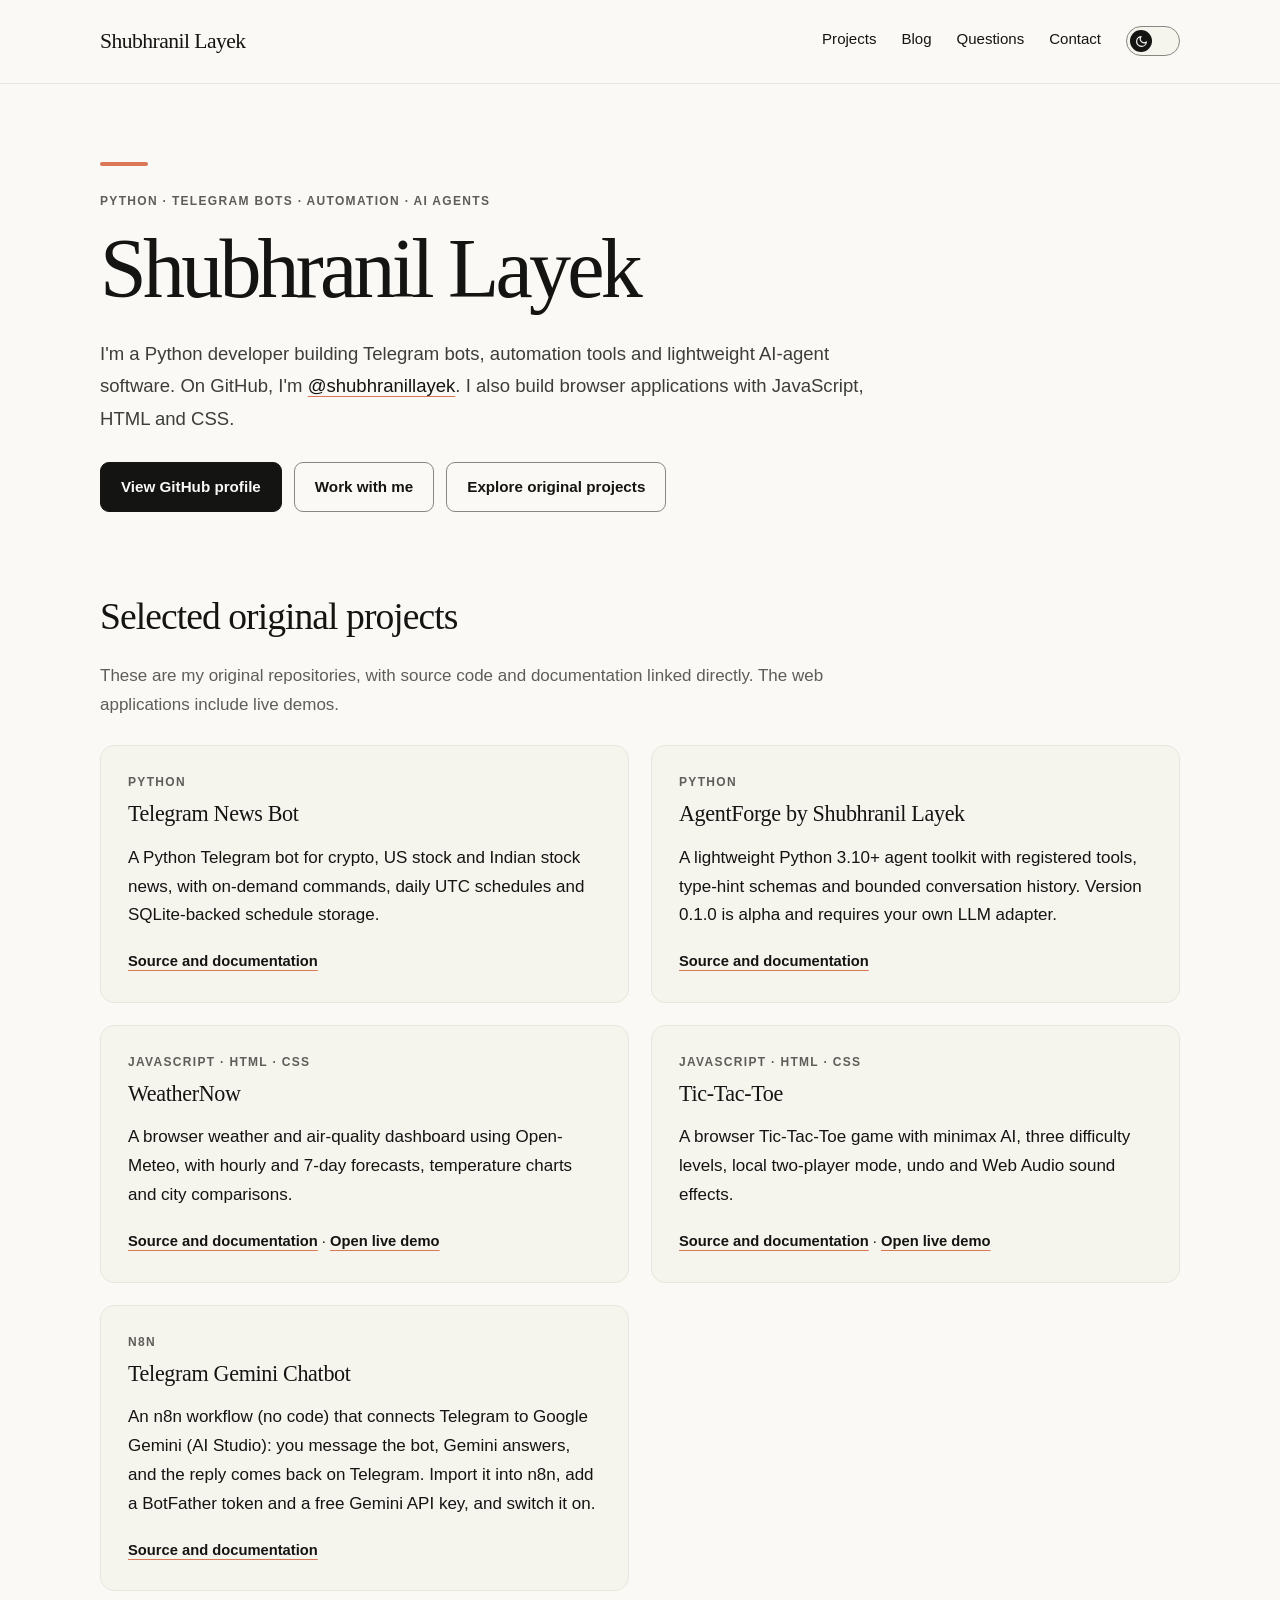
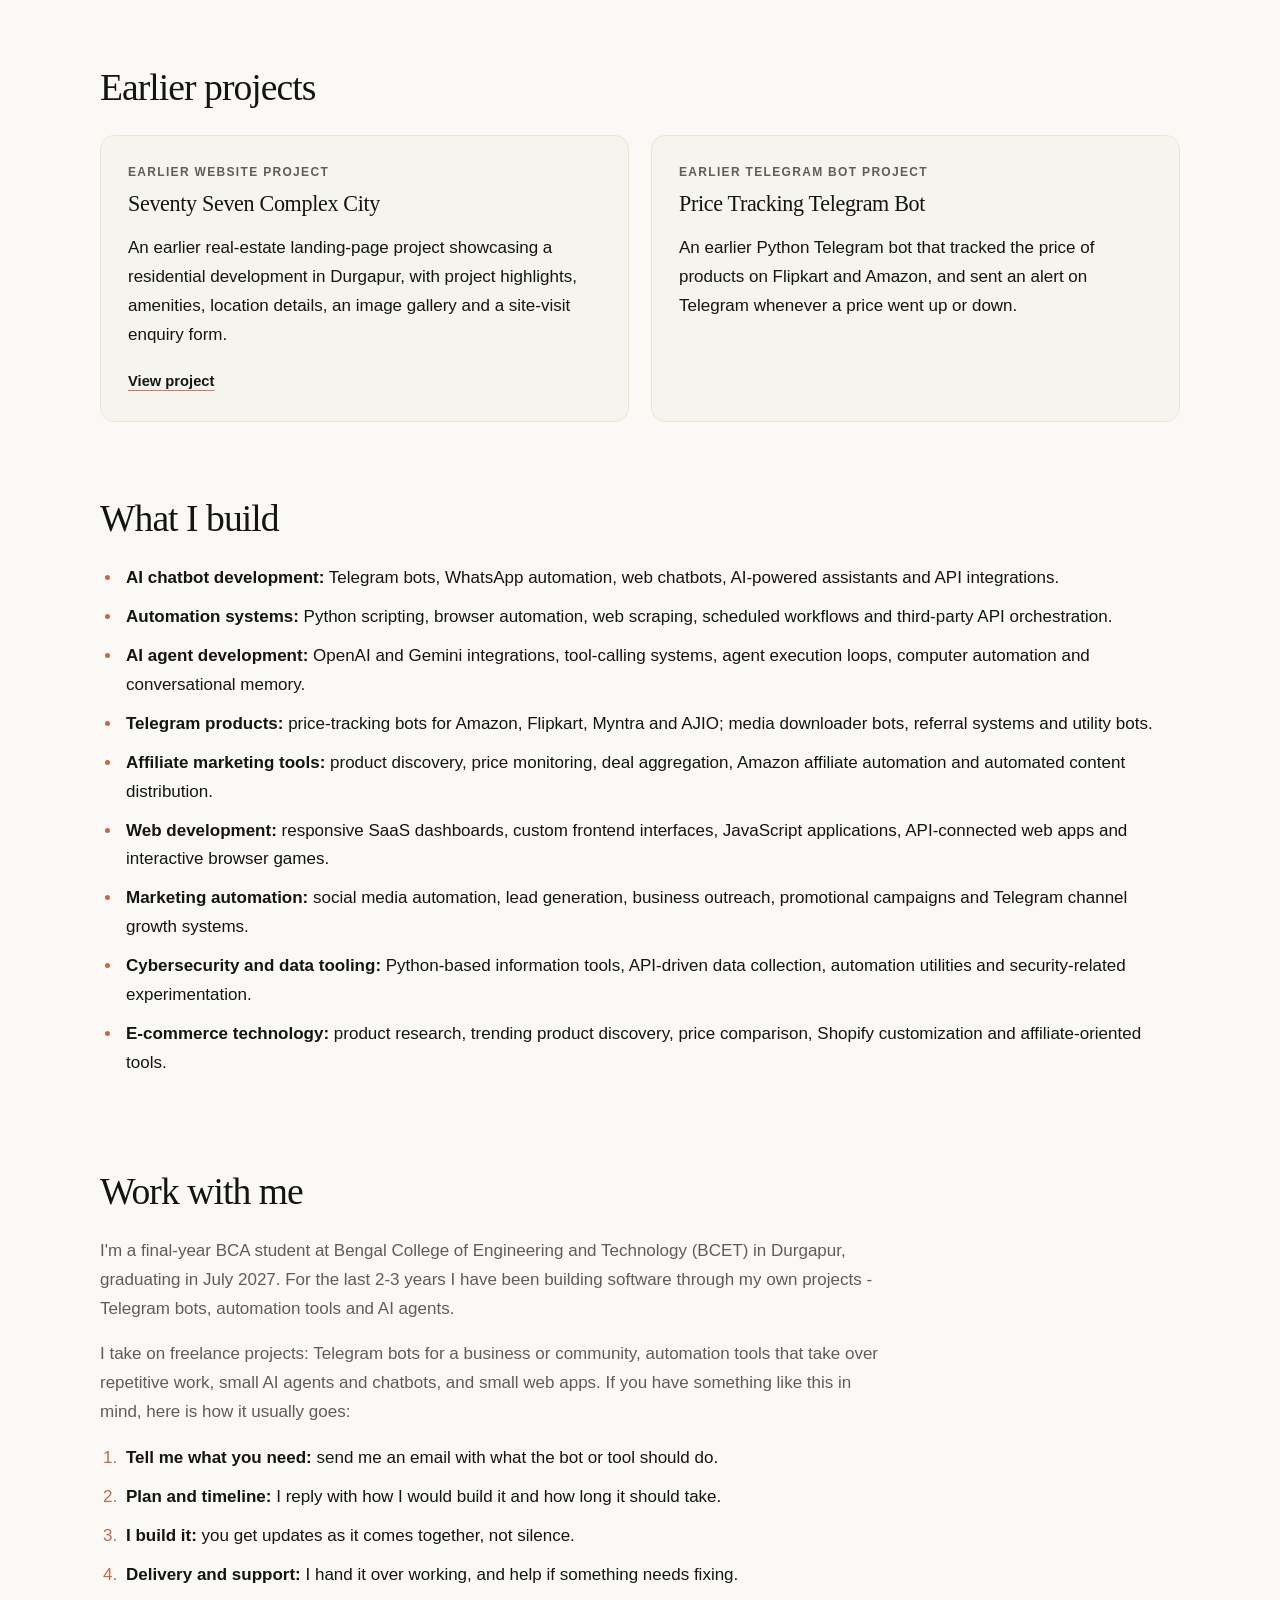
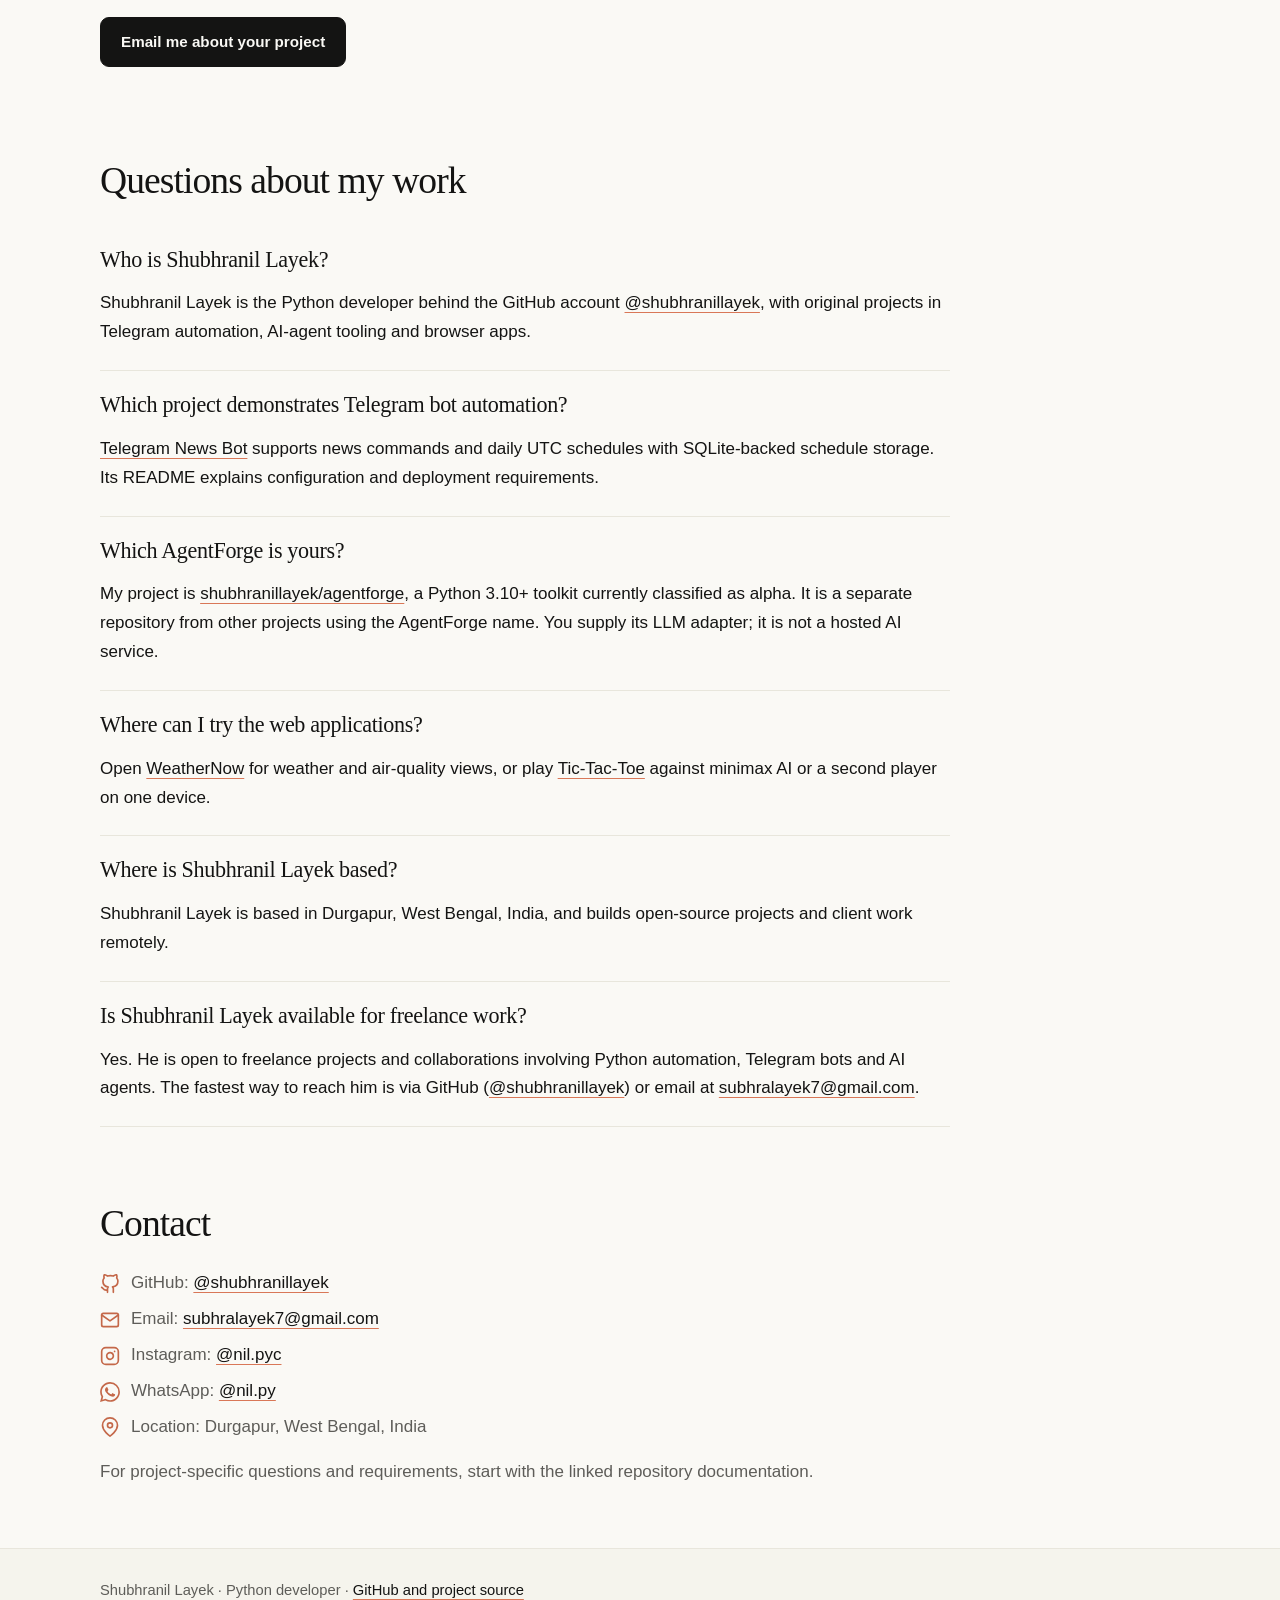
==== commit 139dd5e2: "Fix Earlier projects card spacing: wrap cards in grid" ====
--- a/index.html
+++ b/index.html
@@ -429,7 +429,7 @@
 <main id="main" class="wrap">
 <section class="hero" aria-labelledby="intro-title"><p class="eyebrow">Python · Telegram bots · Automation · AI agents</p><h1 id="intro-title">Shubhranil Layek</h1><p class="lead">I'm a Python developer building Telegram bots, automation tools and lightweight AI-agent software. On GitHub, I'm <a href="https://github.com/shubhranillayek" rel="me">@shubhranillayek</a>. I also build browser applications with JavaScript, HTML and CSS.</p><div class="actions"><a class="button" href="https://github.com/shubhranillayek">View GitHub profile</a><a class="button" href="#work-with-me">Work with me</a><a class="button" href="#projects">Explore original projects</a></div></section>
 <section class="section" aria-labelledby="projects-title" id="projects"><h2 id="projects-title">Selected original projects</h2><p>These are my original repositories, with source code and documentation linked directly. The web applications include live demos.</p><div class="grid"><article class="card" id="telegram-news-bot"><p class="eyebrow">Python</p><h3>Telegram News Bot</h3><p>A Python Telegram bot for crypto, US stock and Indian stock news, with on-demand commands, daily UTC schedules and SQLite-backed schedule storage.</p><p class="links"><a href="https://github.com/shubhranillayek/telegram-news-bot">Source and documentation</a></p></article><article class="card" id="agentforge"><p class="eyebrow">Python</p><h3>AgentForge by Shubhranil Layek</h3><p>A lightweight Python 3.10+ agent toolkit with registered tools, type-hint schemas and bounded conversation history. Version 0.1.0 is alpha and requires your own LLM adapter.</p><p class="links"><a href="https://github.com/shubhranillayek/agentforge">Source and documentation</a></p></article><article class="card" id="stunning-weather-app"><p class="eyebrow">JavaScript · HTML · CSS</p><h3>WeatherNow</h3><p>A browser weather and air-quality dashboard using Open-Meteo, with hourly and 7-day forecasts, temperature charts and city comparisons.</p><p class="links"><a href="https://github.com/shubhranillayek/stunning-weather-app">Source and documentation</a> <span aria-hidden="true">·</span> <a href="https://shubhranillayek.github.io/stunning-weather-app/">Open live demo</a></p></article><article class="card" id="tic-tac-toe"><p class="eyebrow">JavaScript · HTML · CSS</p><h3>Tic-Tac-Toe</h3><p>A browser Tic-Tac-Toe game with minimax AI, three difficulty levels, local two-player mode, undo and Web Audio sound effects.</p><p class="links"><a href="https://github.com/shubhranillayek/tic-tac-toe">Source and documentation</a> <span aria-hidden="true">·</span> <a href="https://shubhranillayek.github.io/tic-tac-toe/">Open live demo</a></p></article><article class="card" id="telegram-gemini-chatbot"><p class="eyebrow">n8n</p><h3>Telegram Gemini Chatbot</h3><p>An n8n workflow (no code) that connects Telegram to Google Gemini (AI Studio): you message the bot, Gemini answers, and the reply comes back on Telegram. Import it into n8n, add a BotFather token and a free Gemini API key, and switch it on.</p><p class="links"><a href="https://github.com/shubhranillayek/telegram-gemini-chatbot">Source and documentation</a></p></article></div></section>
-<section class="section" aria-labelledby="earlier-projects-title" id="earlier-projects"><h2 id="earlier-projects-title">Earlier projects</h2><article class="card" id="seventy-seven-complex-city"><p class="eyebrow">Earlier website project</p><h3>Seventy Seven Complex City</h3><p>An earlier real-estate landing-page project showcasing a residential development in Durgapur, with project highlights, amenities, location details, an image gallery and a site-visit enquiry form.</p><p class="links"><a href="https://seventy-seven-complex-city.pages.dev/">View project</a></p></article><article class="card" id="price-tracking-telegram-bot"><p class="eyebrow">Earlier Telegram bot project</p><h3>Price Tracking Telegram Bot</h3><p>An earlier Python Telegram bot that tracked the price of products on Flipkart and Amazon, and sent an alert on Telegram whenever a price went up or down.</p></article></section>
+<section class="section" aria-labelledby="earlier-projects-title" id="earlier-projects"><h2 id="earlier-projects-title">Earlier projects</h2><div class="grid"><article class="card" id="seventy-seven-complex-city"><p class="eyebrow">Earlier website project</p><h3>Seventy Seven Complex City</h3><p>An earlier real-estate landing-page project showcasing a residential development in Durgapur, with project highlights, amenities, location details, an image gallery and a site-visit enquiry form.</p><p class="links"><a href="https://seventy-seven-complex-city.pages.dev/">View project</a></p></article><article class="card" id="price-tracking-telegram-bot"><p class="eyebrow">Earlier Telegram bot project</p><h3>Price Tracking Telegram Bot</h3><p>An earlier Python Telegram bot that tracked the price of products on Flipkart and Amazon, and sent an alert on Telegram whenever a price went up or down.</p></article></div></section>
 <section class="section" aria-labelledby="focus-title"><h2 id="focus-title">What I build</h2><ul class="focus"><li><strong>AI chatbot development:</strong> Telegram bots, WhatsApp automation, web chatbots, AI-powered assistants and API integrations.</li><li><strong>Automation systems:</strong> Python scripting, browser automation, web scraping, scheduled workflows and third-party API orchestration.</li><li><strong>AI agent development:</strong> OpenAI and Gemini integrations, tool-calling systems, agent execution loops, computer automation and conversational memory.</li><li><strong>Telegram products:</strong> price-tracking bots for Amazon, Flipkart, Myntra and AJIO; media downloader bots, referral systems and utility bots.</li><li><strong>Affiliate marketing tools:</strong> product discovery, price monitoring, deal aggregation, Amazon affiliate automation and automated content distribution.</li><li><strong>Web development:</strong> responsive SaaS dashboards, custom frontend interfaces, JavaScript applications, API-connected web apps and interactive browser games.</li><li><strong>Marketing automation:</strong> social media automation, lead generation, business outreach, promotional campaigns and Telegram channel growth systems.</li><li><strong>Cybersecurity and data tooling:</strong> Python-based information tools, API-driven data collection, automation utilities and security-related experimentation.</li><li><strong>E-commerce technology:</strong> product research, trending product discovery, price comparison, Shopify customization and affiliate-oriented tools.</li></ul></section>
 <section class="section" aria-labelledby="work-title" id="work-with-me"><h2 id="work-title">Work with me</h2><p>I'm a final-year BCA student at Bengal College of Engineering and Technology (BCET) in Durgapur, graduating in July 2027. For the last 2-3 years I have been building software through my own projects - Telegram bots, automation tools and AI agents.</p><p>I take on freelance projects: Telegram bots for a business or community, automation tools that take over repetitive work, small AI agents and chatbots, and small web apps. If you have something like this in mind, here is how it usually goes:</p><ol class="focus"><li><strong>Tell me what you need:</strong> send me an email with what the bot or tool should do.</li><li><strong>Plan and timeline:</strong> I reply with how I would build it and how long it should take.</li><li><strong>I build it:</strong> you get updates as it comes together, not silence.</li><li><strong>Delivery and support:</strong> I hand it over working, and help if something needs fixing.</li></ol><p class="actions"><a class="button" href="mailto:subhralayek7@gmail.com">Email me about your project</a></p></section>
 <section class="section faq" aria-labelledby="questions-title" id="questions"><h2 id="questions-title">Questions about my work</h2><article><h3>Who is Shubhranil Layek?</h3><p>Shubhranil Layek is the Python developer behind the GitHub account <a href="https://github.com/shubhranillayek">@shubhranillayek</a>, with original projects in Telegram automation, AI-agent tooling and browser apps.</p></article><article><h3>Which project demonstrates Telegram bot automation?</h3><p><a href="https://github.com/shubhranillayek/telegram-news-bot">Telegram News Bot</a> supports news commands and daily UTC schedules with SQLite-backed schedule storage. Its README explains configuration and deployment requirements.</p></article><article><h3>Which AgentForge is yours?</h3><p>My project is <a href="https://github.com/shubhranillayek/agentforge">shubhranillayek/agentforge</a>, a Python 3.10+ toolkit currently classified as alpha. It is a separate repository from other projects using the AgentForge name. You supply its LLM adapter; it is not a hosted AI service.</p></article><article><h3>Where can I try the web applications?</h3><p>Open <a href="https://shubhranillayek.github.io/stunning-weather-app/">WeatherNow</a> for weather and air-quality views, or play <a href="https://shubhranillayek.github.io/tic-tac-toe/">Tic-Tac-Toe</a> against minimax AI or a second player on one device.</p></article><article><h3>Where is Shubhranil Layek based?</h3><p>Shubhranil Layek is based in Durgapur, West Bengal, India, and builds open-source projects and client work remotely.</p></article><article><h3>Is Shubhranil Layek available for freelance work?</h3><p>Yes. He is open to freelance projects and collaborations involving Python automation, Telegram bots and AI agents. The fastest way to reach him is via GitHub (<a href="https://github.com/shubhranillayek">@shubhranillayek</a>) or email at <a href="mailto:subhralayek7@gmail.com">subhralayek7@gmail.com</a>.</p></article></section>
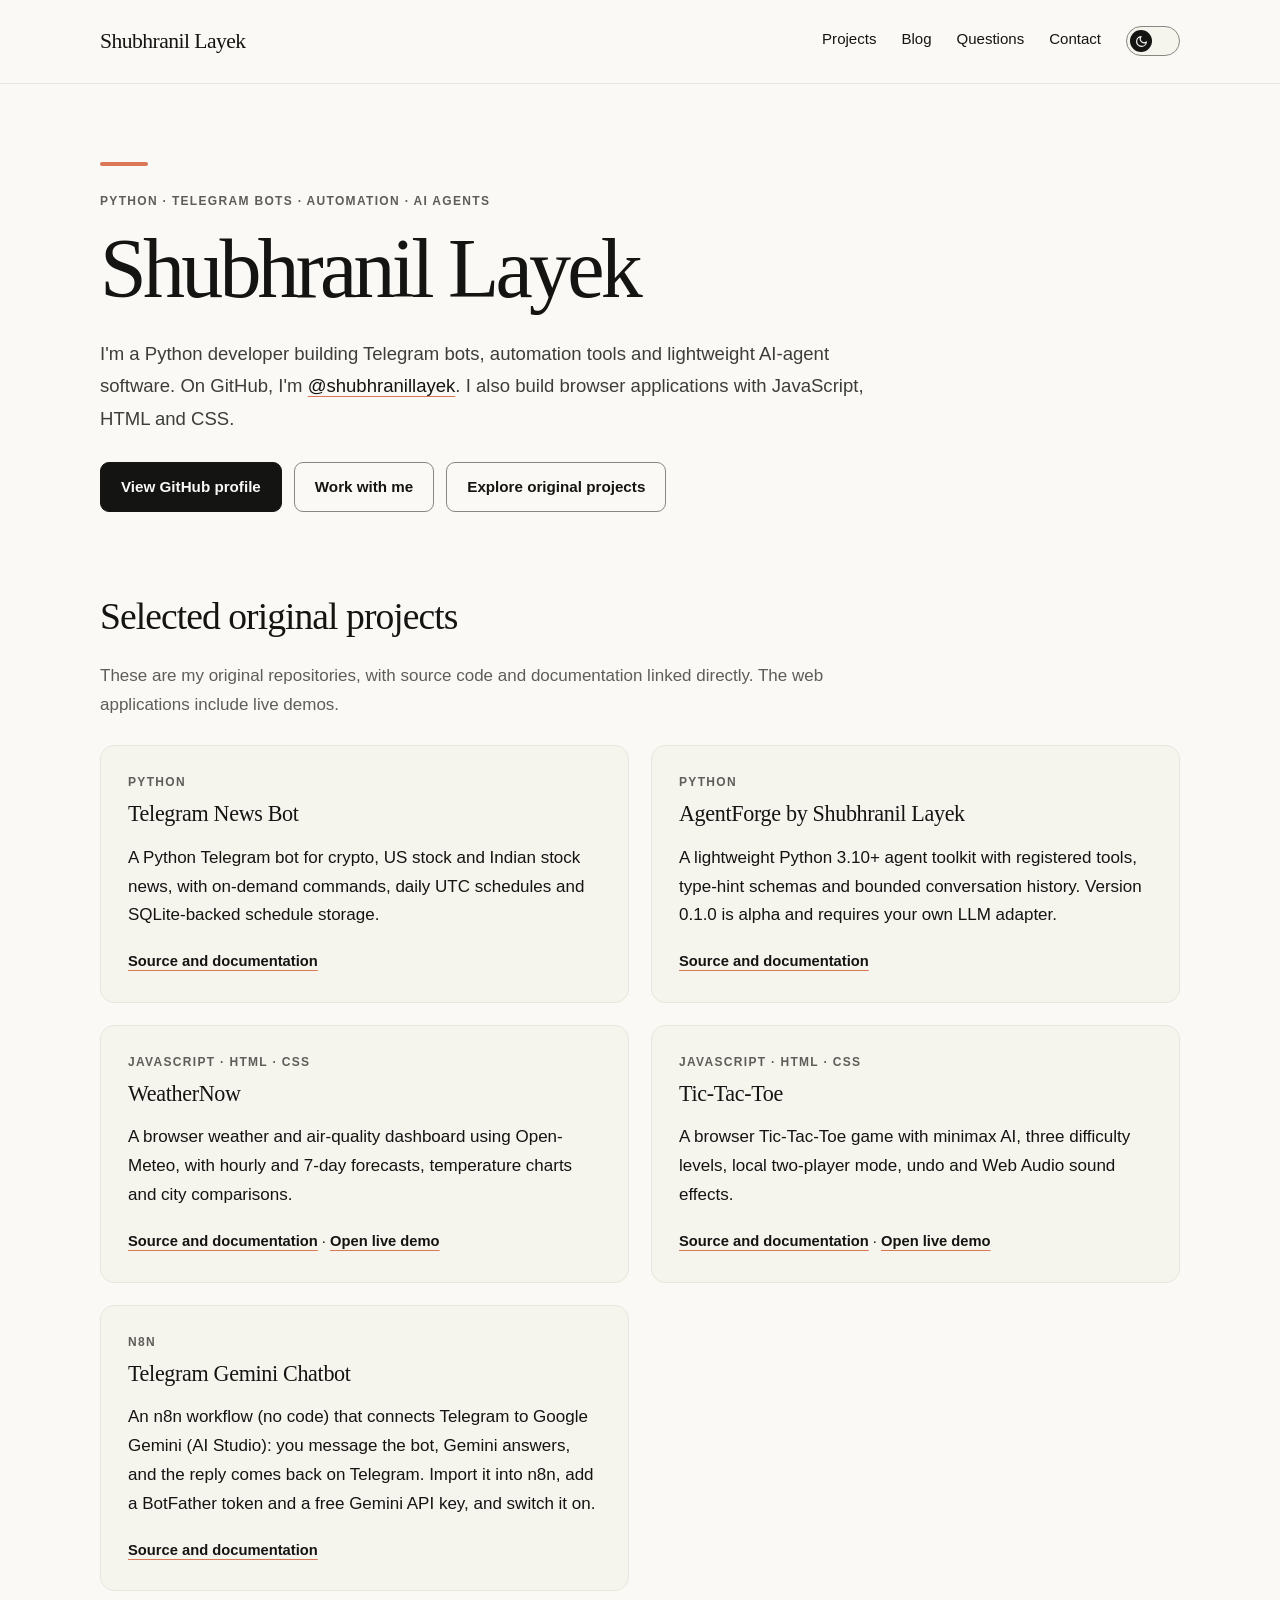
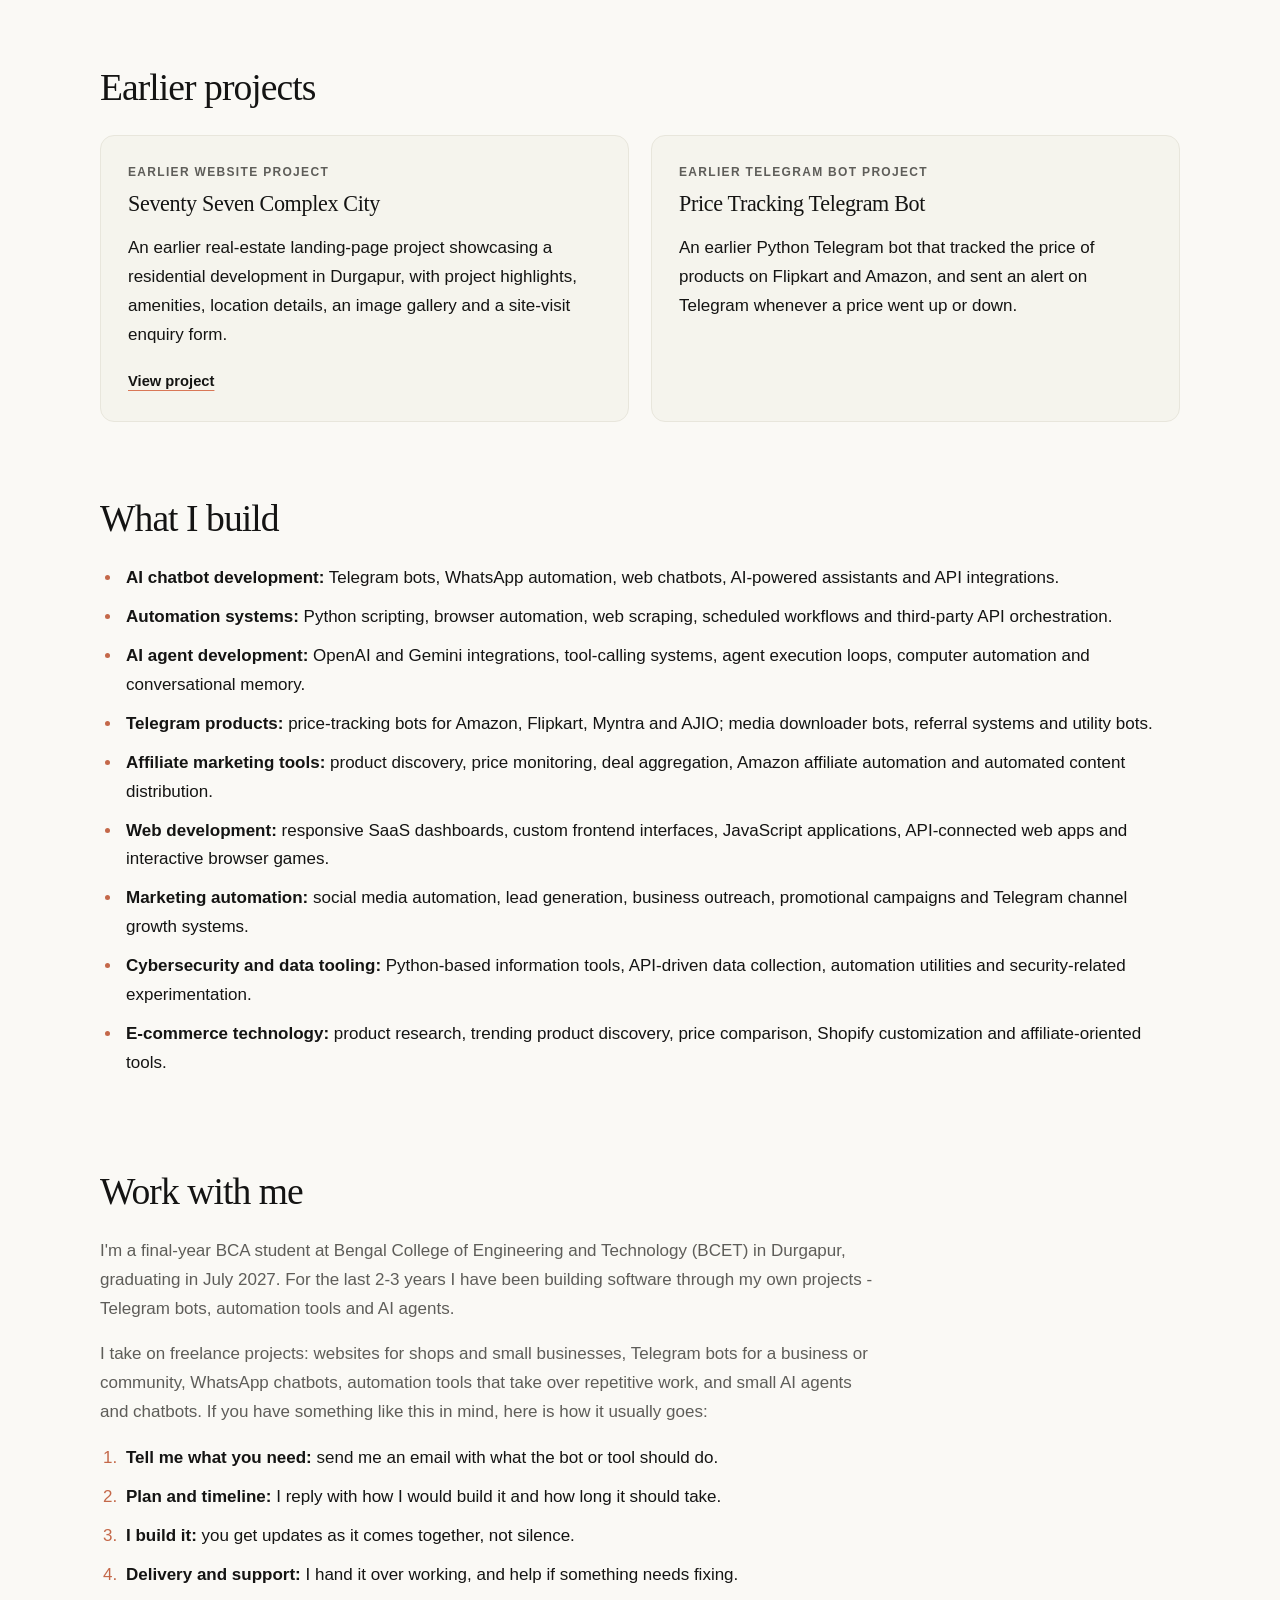
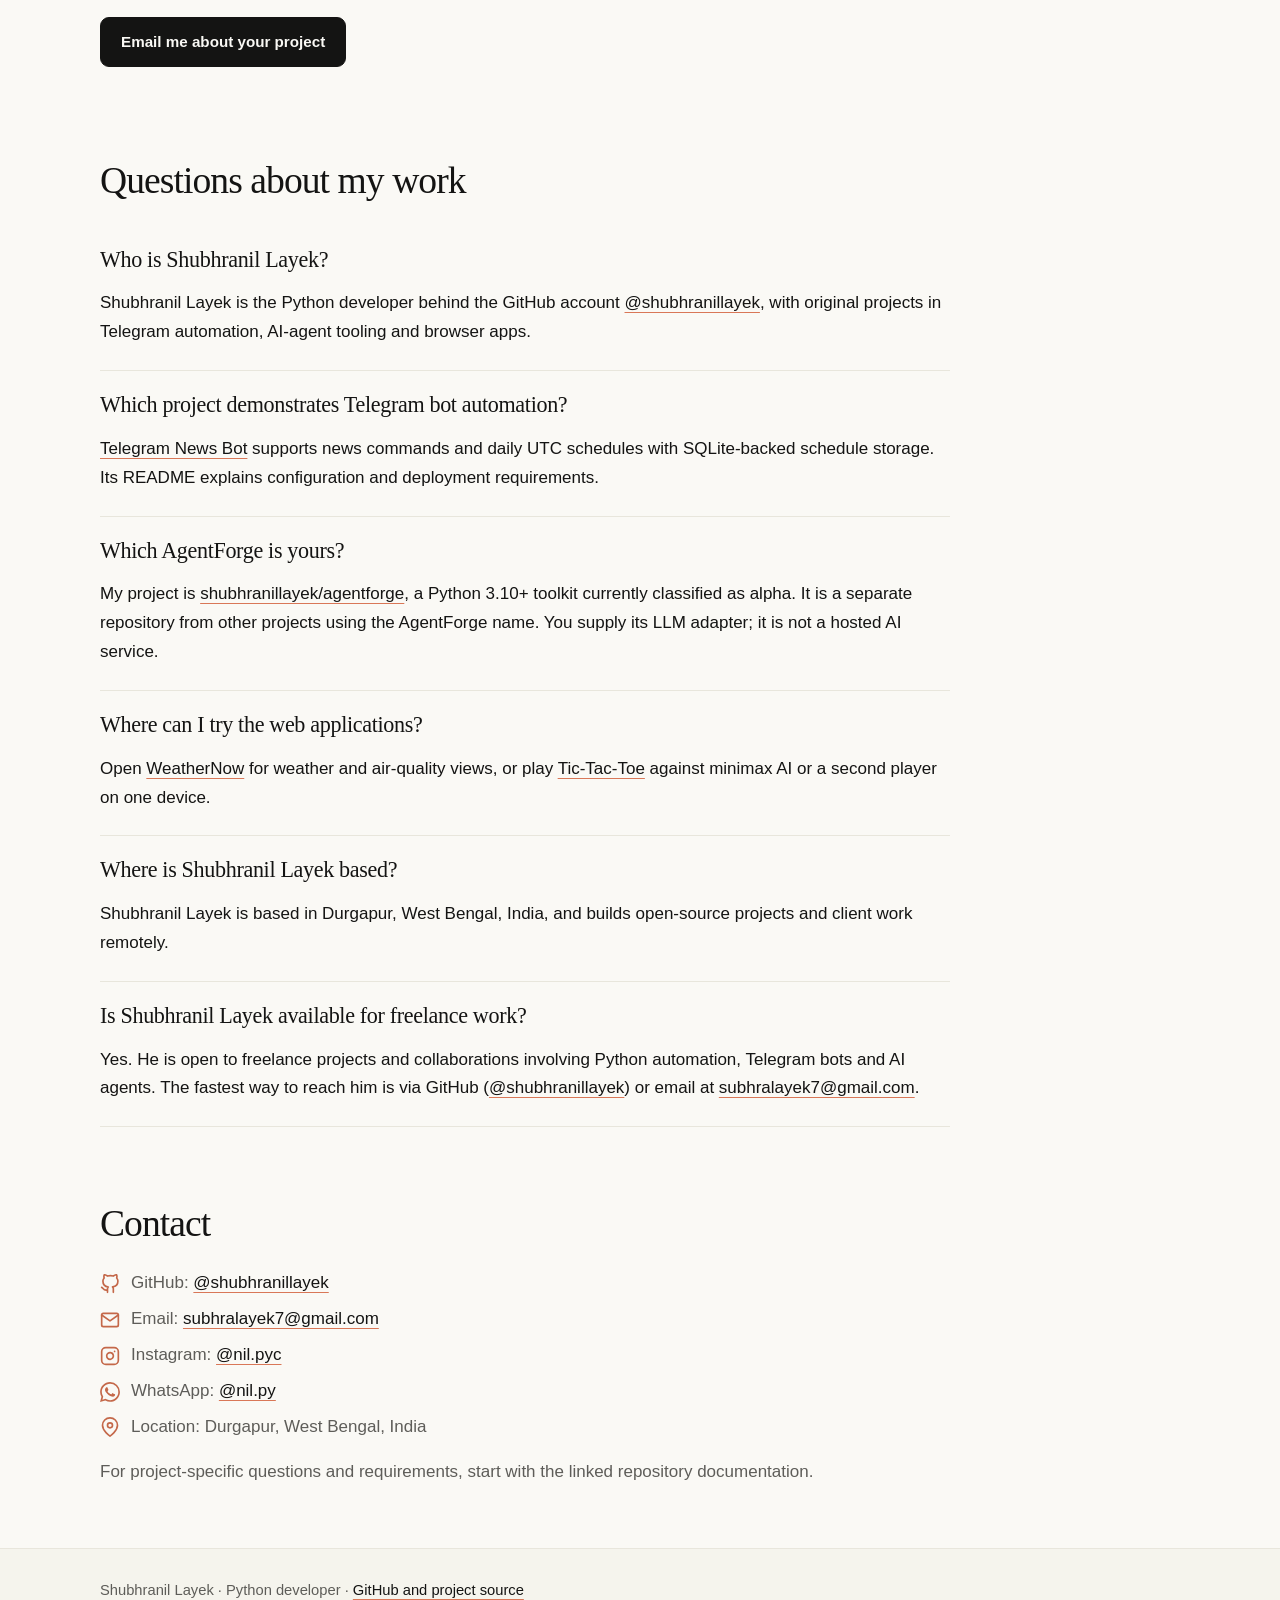
==== commit d38d9367: "Work with me: add websites and WhatsApp chatbots" ====
--- a/index.html
+++ b/index.html
@@ -431,7 +431,7 @@
 <section class="section" aria-labelledby="projects-title" id="projects"><h2 id="projects-title">Selected original projects</h2><p>These are my original repositories, with source code and documentation linked directly. The web applications include live demos.</p><div class="grid"><article class="card" id="telegram-news-bot"><p class="eyebrow">Python</p><h3>Telegram News Bot</h3><p>A Python Telegram bot for crypto, US stock and Indian stock news, with on-demand commands, daily UTC schedules and SQLite-backed schedule storage.</p><p class="links"><a href="https://github.com/shubhranillayek/telegram-news-bot">Source and documentation</a></p></article><article class="card" id="agentforge"><p class="eyebrow">Python</p><h3>AgentForge by Shubhranil Layek</h3><p>A lightweight Python 3.10+ agent toolkit with registered tools, type-hint schemas and bounded conversation history. Version 0.1.0 is alpha and requires your own LLM adapter.</p><p class="links"><a href="https://github.com/shubhranillayek/agentforge">Source and documentation</a></p></article><article class="card" id="stunning-weather-app"><p class="eyebrow">JavaScript · HTML · CSS</p><h3>WeatherNow</h3><p>A browser weather and air-quality dashboard using Open-Meteo, with hourly and 7-day forecasts, temperature charts and city comparisons.</p><p class="links"><a href="https://github.com/shubhranillayek/stunning-weather-app">Source and documentation</a> <span aria-hidden="true">·</span> <a href="https://shubhranillayek.github.io/stunning-weather-app/">Open live demo</a></p></article><article class="card" id="tic-tac-toe"><p class="eyebrow">JavaScript · HTML · CSS</p><h3>Tic-Tac-Toe</h3><p>A browser Tic-Tac-Toe game with minimax AI, three difficulty levels, local two-player mode, undo and Web Audio sound effects.</p><p class="links"><a href="https://github.com/shubhranillayek/tic-tac-toe">Source and documentation</a> <span aria-hidden="true">·</span> <a href="https://shubhranillayek.github.io/tic-tac-toe/">Open live demo</a></p></article><article class="card" id="telegram-gemini-chatbot"><p class="eyebrow">n8n</p><h3>Telegram Gemini Chatbot</h3><p>An n8n workflow (no code) that connects Telegram to Google Gemini (AI Studio): you message the bot, Gemini answers, and the reply comes back on Telegram. Import it into n8n, add a BotFather token and a free Gemini API key, and switch it on.</p><p class="links"><a href="https://github.com/shubhranillayek/telegram-gemini-chatbot">Source and documentation</a></p></article></div></section>
 <section class="section" aria-labelledby="earlier-projects-title" id="earlier-projects"><h2 id="earlier-projects-title">Earlier projects</h2><div class="grid"><article class="card" id="seventy-seven-complex-city"><p class="eyebrow">Earlier website project</p><h3>Seventy Seven Complex City</h3><p>An earlier real-estate landing-page project showcasing a residential development in Durgapur, with project highlights, amenities, location details, an image gallery and a site-visit enquiry form.</p><p class="links"><a href="https://seventy-seven-complex-city.pages.dev/">View project</a></p></article><article class="card" id="price-tracking-telegram-bot"><p class="eyebrow">Earlier Telegram bot project</p><h3>Price Tracking Telegram Bot</h3><p>An earlier Python Telegram bot that tracked the price of products on Flipkart and Amazon, and sent an alert on Telegram whenever a price went up or down.</p></article></div></section>
 <section class="section" aria-labelledby="focus-title"><h2 id="focus-title">What I build</h2><ul class="focus"><li><strong>AI chatbot development:</strong> Telegram bots, WhatsApp automation, web chatbots, AI-powered assistants and API integrations.</li><li><strong>Automation systems:</strong> Python scripting, browser automation, web scraping, scheduled workflows and third-party API orchestration.</li><li><strong>AI agent development:</strong> OpenAI and Gemini integrations, tool-calling systems, agent execution loops, computer automation and conversational memory.</li><li><strong>Telegram products:</strong> price-tracking bots for Amazon, Flipkart, Myntra and AJIO; media downloader bots, referral systems and utility bots.</li><li><strong>Affiliate marketing tools:</strong> product discovery, price monitoring, deal aggregation, Amazon affiliate automation and automated content distribution.</li><li><strong>Web development:</strong> responsive SaaS dashboards, custom frontend interfaces, JavaScript applications, API-connected web apps and interactive browser games.</li><li><strong>Marketing automation:</strong> social media automation, lead generation, business outreach, promotional campaigns and Telegram channel growth systems.</li><li><strong>Cybersecurity and data tooling:</strong> Python-based information tools, API-driven data collection, automation utilities and security-related experimentation.</li><li><strong>E-commerce technology:</strong> product research, trending product discovery, price comparison, Shopify customization and affiliate-oriented tools.</li></ul></section>
-<section class="section" aria-labelledby="work-title" id="work-with-me"><h2 id="work-title">Work with me</h2><p>I'm a final-year BCA student at Bengal College of Engineering and Technology (BCET) in Durgapur, graduating in July 2027. For the last 2-3 years I have been building software through my own projects - Telegram bots, automation tools and AI agents.</p><p>I take on freelance projects: Telegram bots for a business or community, automation tools that take over repetitive work, small AI agents and chatbots, and small web apps. If you have something like this in mind, here is how it usually goes:</p><ol class="focus"><li><strong>Tell me what you need:</strong> send me an email with what the bot or tool should do.</li><li><strong>Plan and timeline:</strong> I reply with how I would build it and how long it should take.</li><li><strong>I build it:</strong> you get updates as it comes together, not silence.</li><li><strong>Delivery and support:</strong> I hand it over working, and help if something needs fixing.</li></ol><p class="actions"><a class="button" href="mailto:subhralayek7@gmail.com">Email me about your project</a></p></section>
+<section class="section" aria-labelledby="work-title" id="work-with-me"><h2 id="work-title">Work with me</h2><p>I'm a final-year BCA student at Bengal College of Engineering and Technology (BCET) in Durgapur, graduating in July 2027. For the last 2-3 years I have been building software through my own projects - Telegram bots, automation tools and AI agents.</p><p>I take on freelance projects: websites for shops and small businesses, Telegram bots for a business or community, WhatsApp chatbots, automation tools that take over repetitive work, and small AI agents and chatbots. If you have something like this in mind, here is how it usually goes:</p><ol class="focus"><li><strong>Tell me what you need:</strong> send me an email with what the bot or tool should do.</li><li><strong>Plan and timeline:</strong> I reply with how I would build it and how long it should take.</li><li><strong>I build it:</strong> you get updates as it comes together, not silence.</li><li><strong>Delivery and support:</strong> I hand it over working, and help if something needs fixing.</li></ol><p class="actions"><a class="button" href="mailto:subhralayek7@gmail.com">Email me about your project</a></p></section>
 <section class="section faq" aria-labelledby="questions-title" id="questions"><h2 id="questions-title">Questions about my work</h2><article><h3>Who is Shubhranil Layek?</h3><p>Shubhranil Layek is the Python developer behind the GitHub account <a href="https://github.com/shubhranillayek">@shubhranillayek</a>, with original projects in Telegram automation, AI-agent tooling and browser apps.</p></article><article><h3>Which project demonstrates Telegram bot automation?</h3><p><a href="https://github.com/shubhranillayek/telegram-news-bot">Telegram News Bot</a> supports news commands and daily UTC schedules with SQLite-backed schedule storage. Its README explains configuration and deployment requirements.</p></article><article><h3>Which AgentForge is yours?</h3><p>My project is <a href="https://github.com/shubhranillayek/agentforge">shubhranillayek/agentforge</a>, a Python 3.10+ toolkit currently classified as alpha. It is a separate repository from other projects using the AgentForge name. You supply its LLM adapter; it is not a hosted AI service.</p></article><article><h3>Where can I try the web applications?</h3><p>Open <a href="https://shubhranillayek.github.io/stunning-weather-app/">WeatherNow</a> for weather and air-quality views, or play <a href="https://shubhranillayek.github.io/tic-tac-toe/">Tic-Tac-Toe</a> against minimax AI or a second player on one device.</p></article><article><h3>Where is Shubhranil Layek based?</h3><p>Shubhranil Layek is based in Durgapur, West Bengal, India, and builds open-source projects and client work remotely.</p></article><article><h3>Is Shubhranil Layek available for freelance work?</h3><p>Yes. He is open to freelance projects and collaborations involving Python automation, Telegram bots and AI agents. The fastest way to reach him is via GitHub (<a href="https://github.com/shubhranillayek">@shubhranillayek</a>) or email at <a href="mailto:subhralayek7@gmail.com">subhralayek7@gmail.com</a>.</p></article></section>
 <section class="section" aria-labelledby="contact-title" id="contact"><h2 id="contact-title">Contact</h2><ul class="contact-list"><li><svg width="20" height="20" viewBox="0 0 24 24" aria-hidden="true" focusable="false" fill="none" stroke="currentColor" stroke-width="2" stroke-linecap="round" stroke-linejoin="round"><path d="M9 19c-5 1.5-5-2.5-7-3m14 6v-3.87a3.37 3.37 0 0 0-.94-2.61c3.14-.35 6.44-1.54 6.44-7A5.44 5.44 0 0 0 20 4.77 5.07 5.07 0 0 0 19.91 1S18.73.65 16 2.48a13.38 13.38 0 0 0-7 0C6.27.65 5.09 1 5.09 1A5.07 5.07 0 0 0 5 4.77a5.44 5.44 0 0 0-1.5 3.78c0 5.42 3.3 6.61 6.44 7A3.37 3.37 0 0 0 9 18.13V22"></path></svg><span>GitHub: <a href="https://github.com/shubhranillayek" rel="me">@shubhranillayek</a></span></li><li><svg width="20" height="20" viewBox="0 0 24 24" aria-hidden="true" focusable="false" fill="none" stroke="currentColor" stroke-width="2" stroke-linecap="round" stroke-linejoin="round"><path d="M4 4h16c1.1 0 2 .9 2 2v12c0 1.1-.9 2-2 2H4c-1.1 0-2-.9-2-2V6c0-1.1.9-2 2-2z"></path><polyline points="22,6 12,13 2,6"></polyline></svg><span>Email: <a href="mailto:subhralayek7@gmail.com">subhralayek7@gmail.com</a></span></li><li><svg width="20" height="20" viewBox="0 0 24 24" aria-hidden="true" focusable="false" fill="none" stroke="currentColor" stroke-width="2" stroke-linecap="round" stroke-linejoin="round"><rect x="2" y="2" width="20" height="20" rx="5" ry="5"></rect><path d="M16 11.37A4 4 0 1 1 12.63 8 4 4 0 0 1 16 11.37z"></path><line x1="17.5" y1="6.5" x2="17.51" y2="6.5"></line></svg><span>Instagram: <a href="https://www.instagram.com/nil.pyc/" rel="me">@nil.pyc</a></span></li><li><svg width="20" height="20" viewBox="0 0 24 24" aria-hidden="true" focusable="false" fill="currentColor"><path d="M17.472 14.382c-.297-.149-1.758-.867-2.03-.967-.273-.099-.471-.148-.67.15-.197.297-.767.966-.94 1.164-.173.199-.347.223-.644.075-.297-.15-1.255-.463-2.39-1.475-.883-.788-1.48-1.761-1.653-2.059-.173-.297-.018-.458.13-.606.134-.133.298-.347.446-.52.149-.174.198-.298.298-.497.099-.198.05-.371-.025-.52-.075-.149-.669-1.612-.916-2.207-.242-.579-.487-.5-.669-.51-.173-.008-.371-.01-.57-.01-.198 0-.52.074-.792.372-.272.297-1.04 1.016-1.04 2.479 0 1.462 1.065 2.875 1.213 3.074.149.198 2.096 3.2 5.077 4.487.709.306 1.262.489 1.694.625.712.227 1.36.195 1.871.118.571-.085 1.758-.719 2.006-1.413.248-.694.248-1.289.173-1.413-.074-.124-.272-.198-.57-.347m-5.421 7.403h-.004a9.87 9.87 0 01-5.031-1.378l-.361-.214-3.741.982.998-3.648-.235-.374a9.86 9.86 0 01-1.51-5.26c.001-5.45 4.436-9.884 9.888-9.884 2.64 0 5.122 1.03 6.988 2.898a9.825 9.825 0 012.893 6.994c-.003 5.45-4.437 9.884-9.885 9.884m8.413-18.297A11.815 11.815 0 0012.05 0C5.495 0 .16 5.335.157 11.892c0 2.096.547 4.142 1.588 5.945L.057 24l6.305-1.654a11.882 11.882 0 005.683 1.448h.005c6.554 0 11.89-5.335 11.893-11.893a11.821 11.821 0 00-3.48-8.413Z"></path></svg><span>WhatsApp: <a href="https://wa.me/nil.py" rel="me">@nil.py</a></span></li><li><svg width="20" height="20" viewBox="0 0 24 24" aria-hidden="true" focusable="false" fill="none" stroke="currentColor" stroke-width="2" stroke-linecap="round" stroke-linejoin="round"><path d="M21 10c0 7-9 13-9 13s-9-6-9-13a9 9 0 0 1 18 0z"></path><circle cx="12" cy="10" r="3"></circle></svg><span>Location: Durgapur, West Bengal, India</span></li></ul><p class="muted">For project-specific questions and requirements, start with the linked repository documentation.</p></section>
 </main>
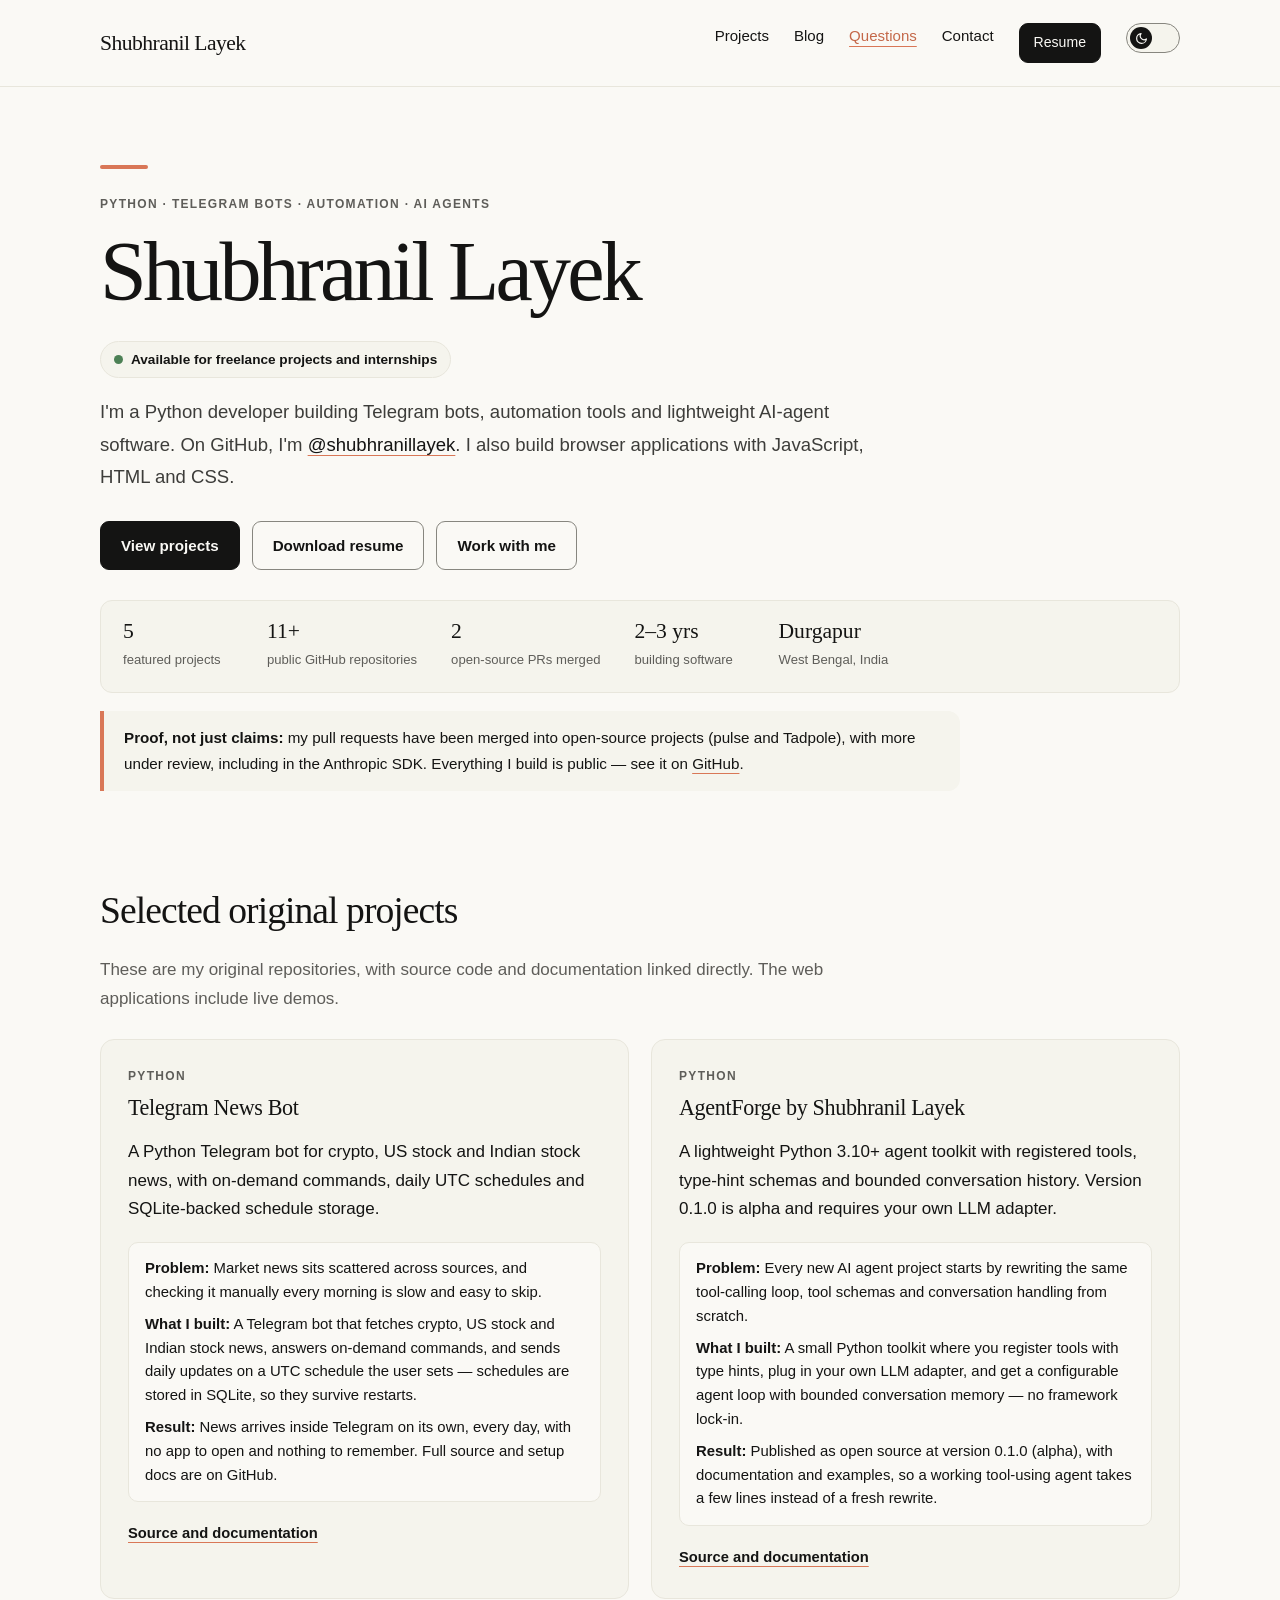
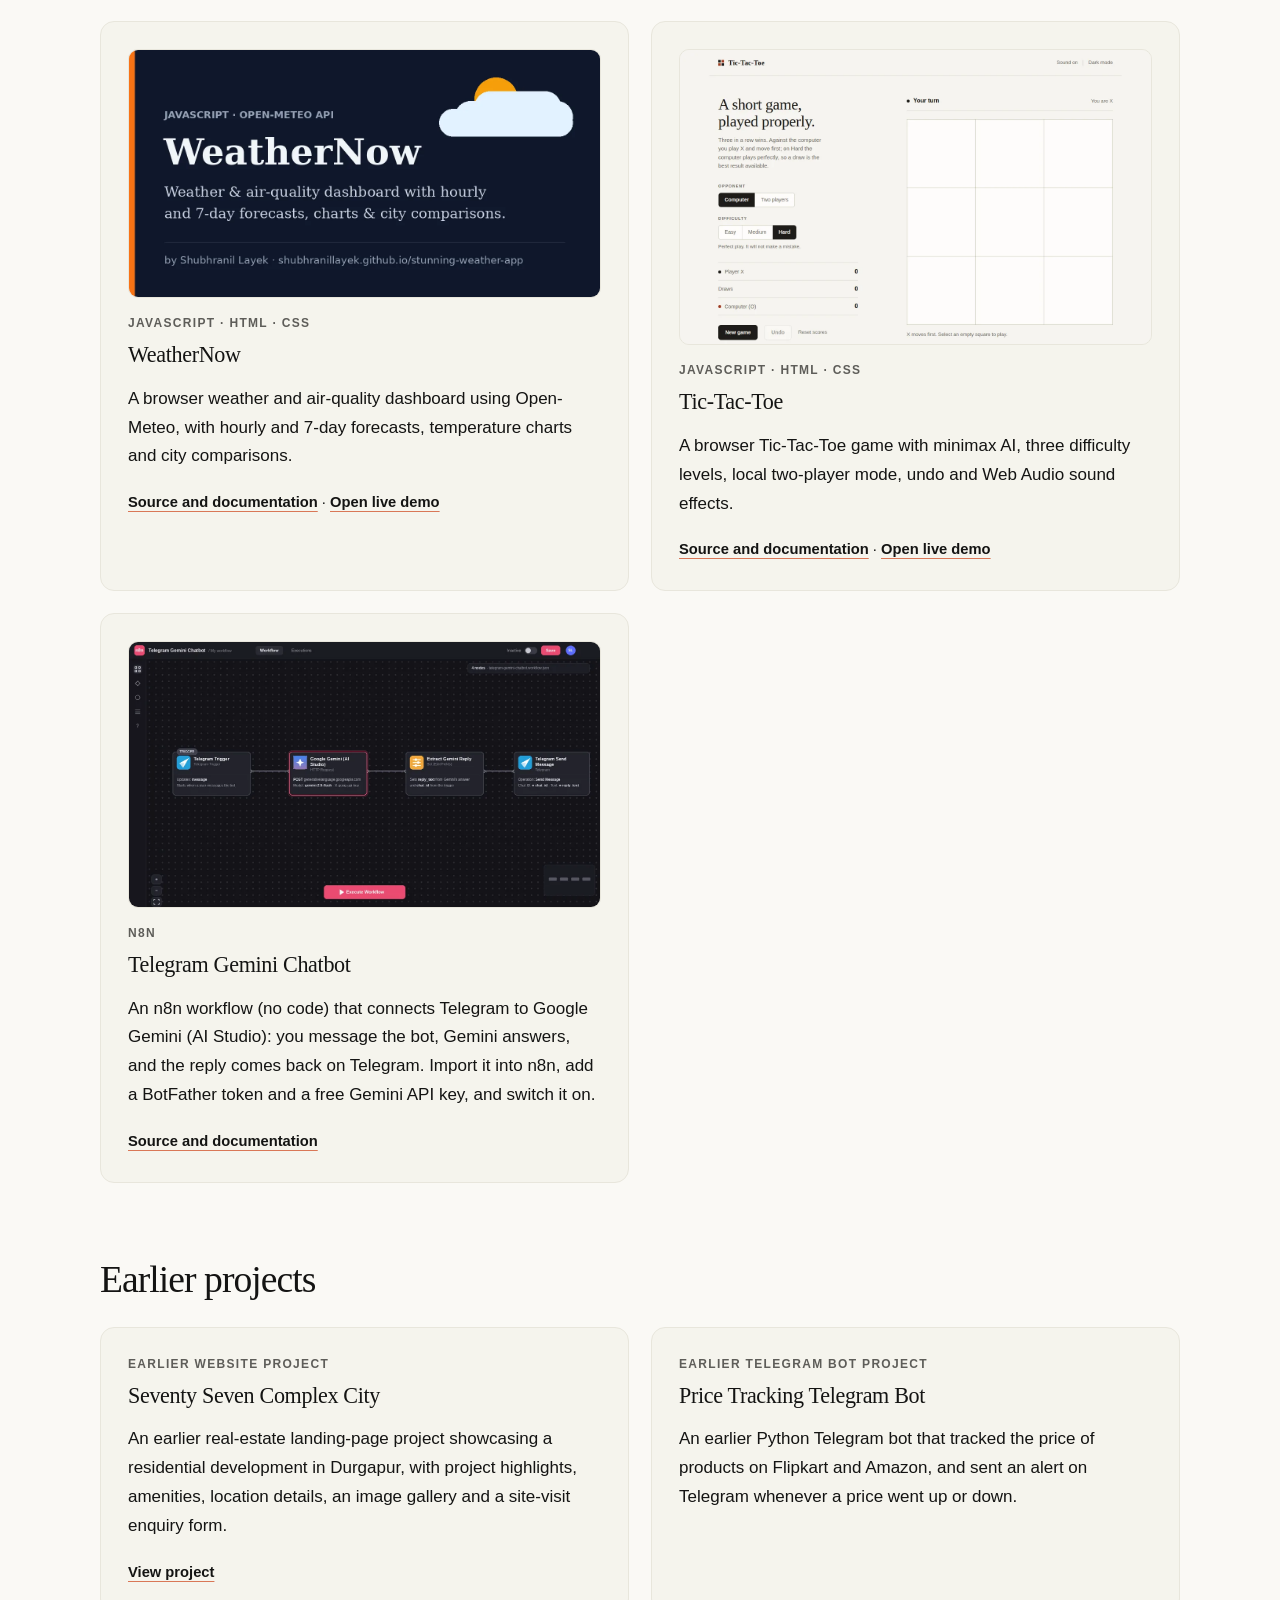
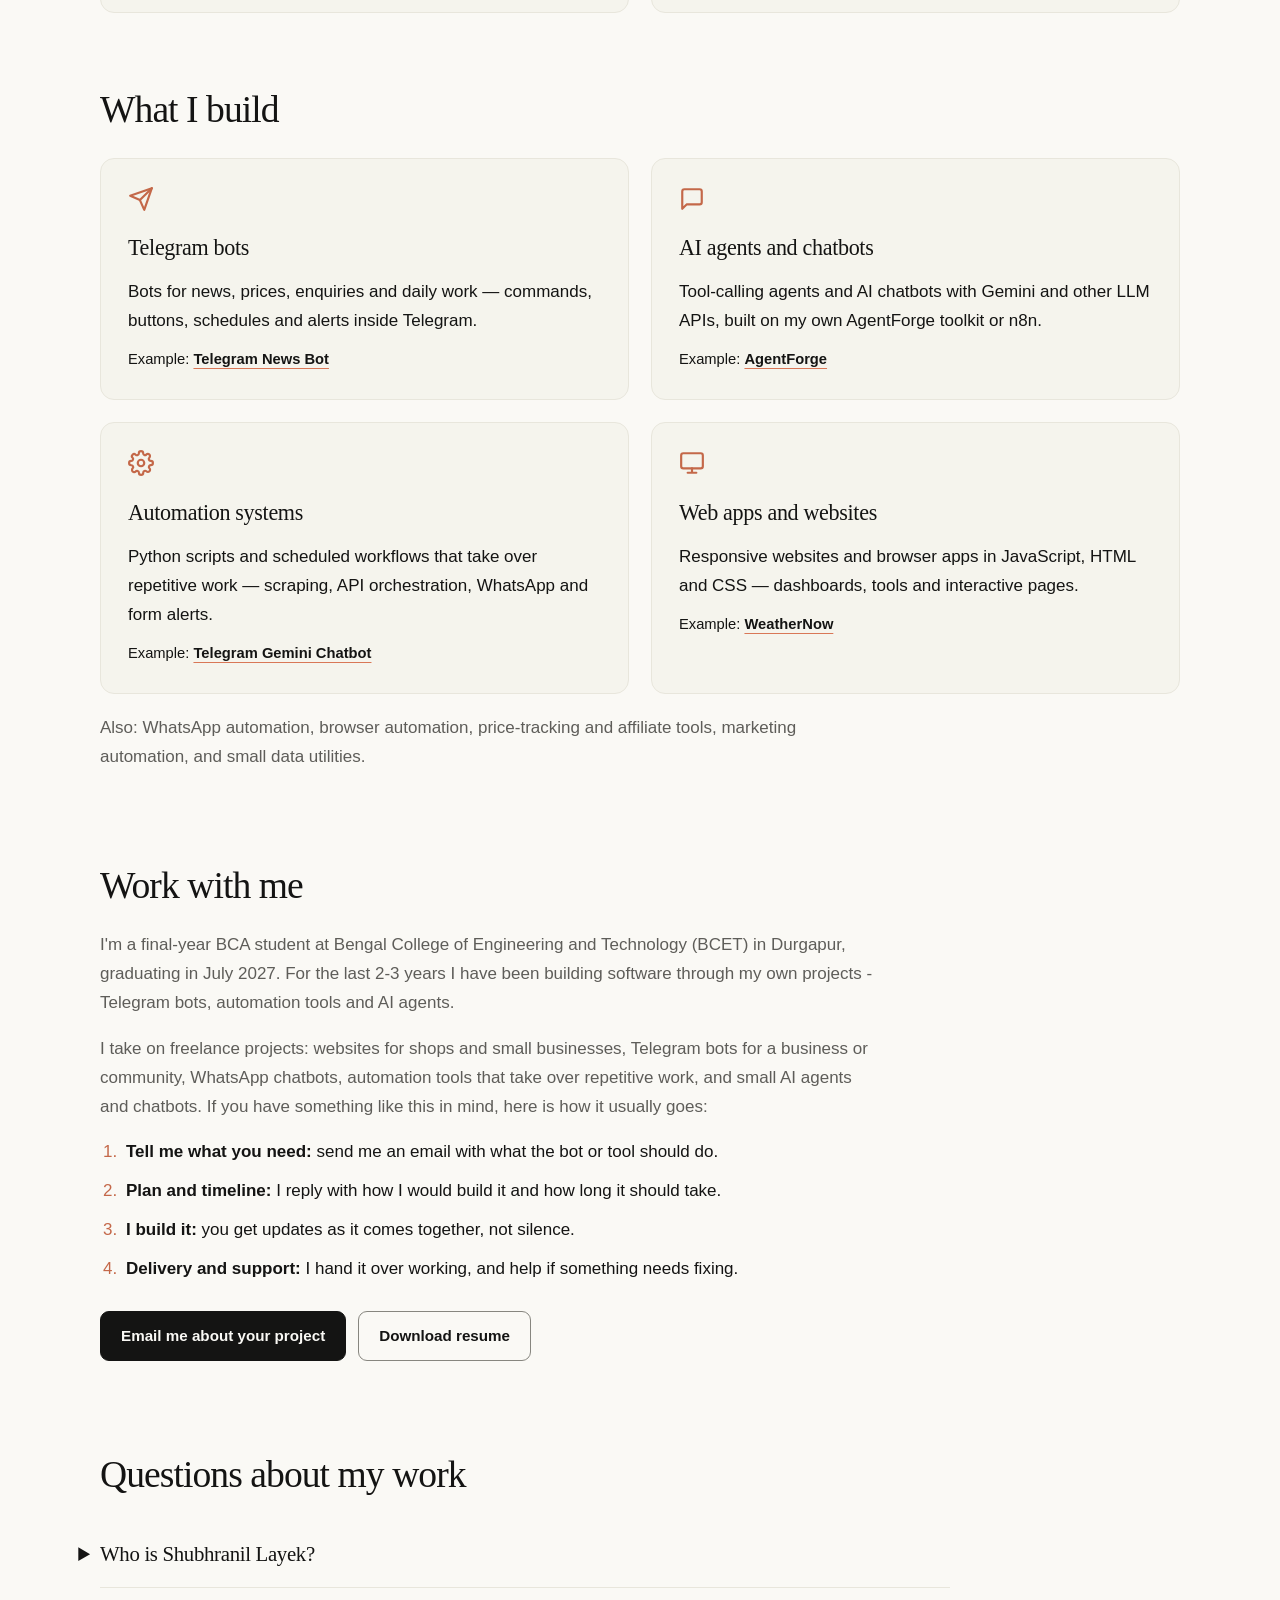
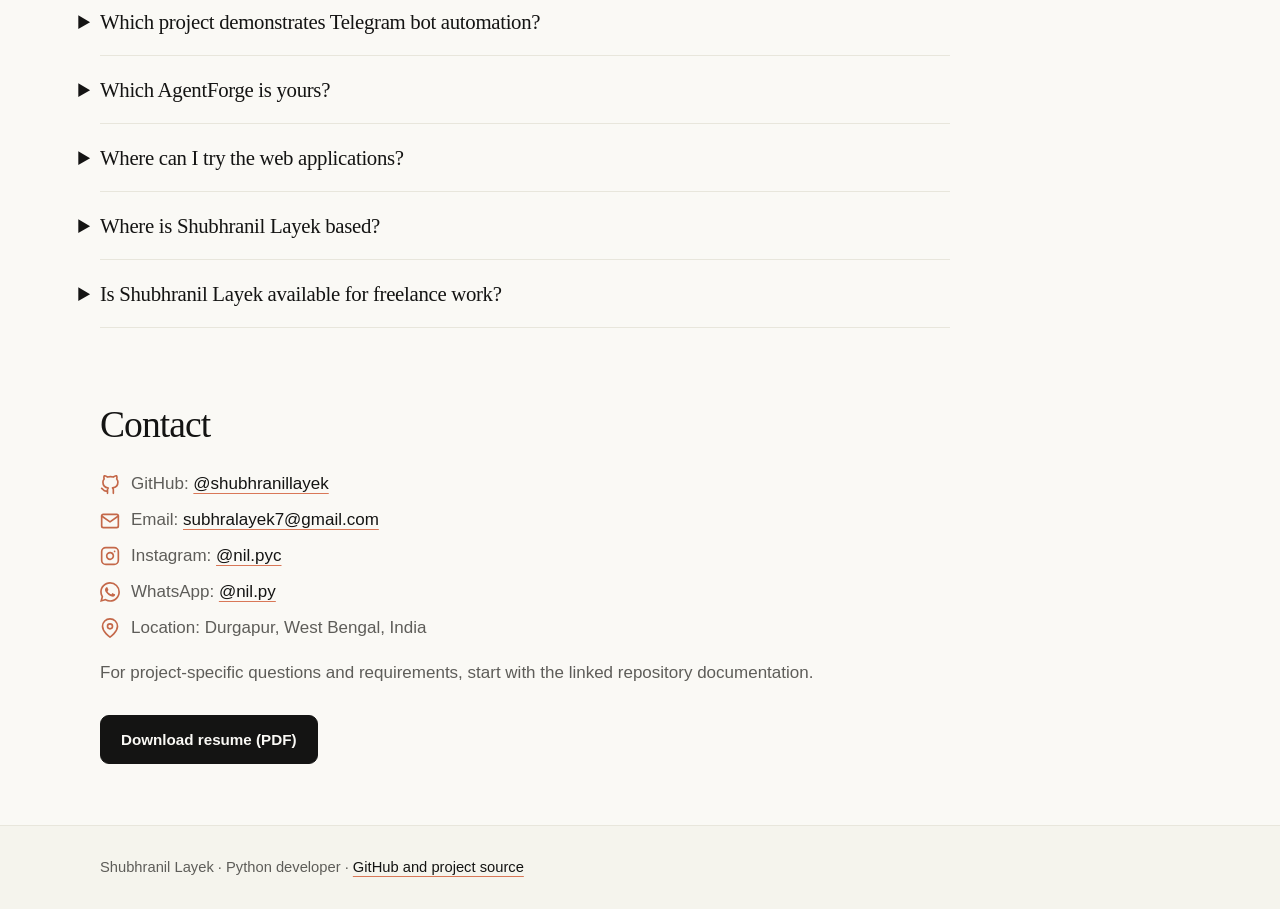
==== commit bc2d28a0: "Add project screenshots, resume button, case studies and blog covers" ====
--- a/index.html
+++ b/index.html
@@ -338,7 +338,7 @@
   color-scheme:light;
 }
 *{box-sizing:border-box}
-html{scroll-behavior:smooth;scroll-padding-top:2rem}
+html{scroll-behavior:smooth;scroll-padding-top:6.5rem}
 body{margin:0;background:var(--paper);color:var(--ink);font:17px/1.7 -apple-system,BlinkMacSystemFont,"Segoe UI",Arial,sans-serif;-webkit-font-smoothing:antialiased}
 a{color:var(--ink);text-decoration-color:var(--clay);text-underline-offset:4px;text-decoration-thickness:1px;overflow-wrap:anywhere}
 a:hover{color:var(--charcoal);text-decoration-thickness:2px}
@@ -346,7 +346,7 @@
 .wrap{width:min(1080px,calc(100% - 48px));margin:auto}
 .skip{position:fixed;left:1rem;top:-6rem;z-index:1000;padding:.6rem 1rem;background:var(--paper);border:1px solid var(--ink);border-radius:8px}
 .skip:focus{top:1rem}
-header{background:var(--paper);border-bottom:1px solid var(--line)}
+header{background:var(--paper);border-bottom:1px solid var(--line);position:sticky;top:0;z-index:60}
 nav{display:flex;align-items:center;justify-content:space-between;gap:20px;flex-wrap:wrap;padding:23px 0}
 nav>a{font-family:Georgia,"Times New Roman",serif;font-size:1.35rem;font-weight:400;text-decoration:none;letter-spacing:-.025em}
 .navlinks{display:flex;gap:25px;flex-wrap:wrap;font-size:.94rem}
@@ -421,19 +421,43 @@
 .contact-list{list-style:none;margin:0 0 16px;padding:0;max-width:780px;color:var(--muted)}
 .contact-list li{display:flex;align-items:center;gap:11px;margin:7px 0}
 .contact-list svg{flex:none;color:var(--clay-dark)}
+.navlinks a.active{color:var(--clay-dark);text-decoration:underline;text-decoration-color:var(--clay);text-underline-offset:5px}
+.button.small{padding:7px 14px;font-size:.88rem}
+.badge{display:inline-flex;align-items:center;gap:8px;padding:6px 13px;margin:0 0 18px;border:1px solid var(--line);border-radius:999px;background:var(--panel);font-size:.85rem;font-weight:550}
+.badge .dot{width:9px;height:9px;border-radius:50%;background:#4c8055;flex:none}
+.hero-flex{display:flex;gap:36px;align-items:flex-start;justify-content:space-between}
+.hero-photo{width:132px;height:132px;border-radius:50%;object-fit:cover;border:3px solid var(--clay);flex:none;margin-top:10px}
+.stats{display:flex;flex-wrap:wrap;gap:14px 34px;margin-top:30px;padding:18px 22px;background:var(--panel);border:1px solid var(--line);border-radius:12px}
+.stats div{min-width:110px}
+.stats b{display:block;font-family:Georgia,"Times New Roman",serif;font-size:1.35rem;font-weight:400;line-height:1.2}
+.stats span{font-size:.82rem;color:var(--muted)}
+.proof{margin-top:18px;padding:14px 20px;border-left:4px solid var(--clay);background:var(--panel);border-radius:0 12px 12px 0;font-size:.95rem;max-width:860px}
+.card-img{width:100%;height:auto;border-radius:10px;border:1px solid var(--line);margin-bottom:16px;display:block}
+.case{margin:0 0 18px;padding:14px 16px;background:var(--paper);border:1px solid var(--line);border-radius:10px;font-size:.93rem;line-height:1.6}
+.case p{margin:0 0 8px}
+.case p:last-child{margin-bottom:0}
+.services{display:grid;grid-template-columns:repeat(2,minmax(0,1fr));gap:22px;margin-top:25px}
+.service svg{color:var(--clay-dark);margin-bottom:4px}
+.service p{margin-bottom:10px}
+.faq details{padding:20px 0;border-bottom:1px solid var(--line)}
+.faq summary{cursor:pointer;font-family:Georgia,"Times New Roman",serif;font-size:1.3rem;line-height:1.3;letter-spacing:-.015em;list-style-position:outside}
+.faq summary:hover{color:var(--clay-dark)}
+.faq details p{margin:12px 0 3px}
+.about-photo{width:104px;height:104px;border-radius:50%;object-fit:cover;border:3px solid var(--clay);margin-bottom:20px;display:block}
+@media(max-width:680px){.hero-flex{flex-direction:column-reverse;gap:8px}.hero-photo{width:104px;height:104px}.services{grid-template-columns:1fr}}
 </style>
 </head>
 <body>
 <a class="skip" href="#main">Skip to content</a>
-<header><nav class="wrap" aria-label="Main navigation"><a href="https://shubhranillayek.github.io/">Shubhranil Layek</a><div class="navlinks"><a href="#projects">Projects</a><a href="https://shubhranillayek.github.io/blog/">Blog</a><a href="#questions">Questions</a><a href="#contact">Contact</a><button class="theme-switch" type="button" role="switch" aria-checked="false" aria-label="Dark mode" title="Toggle dark mode"><span class="ts-knob"><svg class="ts-moon" viewBox="0 0 24 24" aria-hidden="true"><path d="M21 12.8A9 9 0 1 1 11.2 3a7 7 0 0 0 9.8 9.8z"/></svg><svg class="ts-sun" viewBox="0 0 24 24" aria-hidden="true"><circle cx="12" cy="12" r="4"/><path d="M12 2v2M12 20v2M4.9 4.9l1.4 1.4M17.7 17.7l1.4 1.4M2 12h2M20 12h2M4.9 19.1l1.4-1.4M17.7 6.3l1.4-1.4"/></svg></span></button></div></nav></header>
+<header><nav class="wrap" aria-label="Main navigation"><a href="https://shubhranillayek.github.io/">Shubhranil Layek</a><div class="navlinks"><a href="#projects">Projects</a><a href="https://shubhranillayek.github.io/blog/">Blog</a><a href="#questions">Questions</a><a href="#contact">Contact</a><a class="button small" href="assets/Shubhranil_Layek_Resume.pdf" download>Resume</a><button class="theme-switch" type="button" role="switch" aria-checked="false" aria-label="Dark mode" title="Toggle dark mode"><span class="ts-knob"><svg class="ts-moon" viewBox="0 0 24 24" aria-hidden="true"><path d="M21 12.8A9 9 0 1 1 11.2 3a7 7 0 0 0 9.8 9.8z"/></svg><svg class="ts-sun" viewBox="0 0 24 24" aria-hidden="true"><circle cx="12" cy="12" r="4"/><path d="M12 2v2M12 20v2M4.9 4.9l1.4 1.4M17.7 17.7l1.4 1.4M2 12h2M20 12h2M4.9 19.1l1.4-1.4M17.7 6.3l1.4-1.4"/></svg></span></button></div></nav></header>
 <main id="main" class="wrap">
-<section class="hero" aria-labelledby="intro-title"><p class="eyebrow">Python · Telegram bots · Automation · AI agents</p><h1 id="intro-title">Shubhranil Layek</h1><p class="lead">I'm a Python developer building Telegram bots, automation tools and lightweight AI-agent software. On GitHub, I'm <a href="https://github.com/shubhranillayek" rel="me">@shubhranillayek</a>. I also build browser applications with JavaScript, HTML and CSS.</p><div class="actions"><a class="button" href="https://github.com/shubhranillayek">View GitHub profile</a><a class="button" href="#work-with-me">Work with me</a><a class="button" href="#projects">Explore original projects</a></div></section>
-<section class="section" aria-labelledby="projects-title" id="projects"><h2 id="projects-title">Selected original projects</h2><p>These are my original repositories, with source code and documentation linked directly. The web applications include live demos.</p><div class="grid"><article class="card" id="telegram-news-bot"><p class="eyebrow">Python</p><h3>Telegram News Bot</h3><p>A Python Telegram bot for crypto, US stock and Indian stock news, with on-demand commands, daily UTC schedules and SQLite-backed schedule storage.</p><p class="links"><a href="https://github.com/shubhranillayek/telegram-news-bot">Source and documentation</a></p></article><article class="card" id="agentforge"><p class="eyebrow">Python</p><h3>AgentForge by Shubhranil Layek</h3><p>A lightweight Python 3.10+ agent toolkit with registered tools, type-hint schemas and bounded conversation history. Version 0.1.0 is alpha and requires your own LLM adapter.</p><p class="links"><a href="https://github.com/shubhranillayek/agentforge">Source and documentation</a></p></article><article class="card" id="stunning-weather-app"><p class="eyebrow">JavaScript · HTML · CSS</p><h3>WeatherNow</h3><p>A browser weather and air-quality dashboard using Open-Meteo, with hourly and 7-day forecasts, temperature charts and city comparisons.</p><p class="links"><a href="https://github.com/shubhranillayek/stunning-weather-app">Source and documentation</a> <span aria-hidden="true">·</span> <a href="https://shubhranillayek.github.io/stunning-weather-app/">Open live demo</a></p></article><article class="card" id="tic-tac-toe"><p class="eyebrow">JavaScript · HTML · CSS</p><h3>Tic-Tac-Toe</h3><p>A browser Tic-Tac-Toe game with minimax AI, three difficulty levels, local two-player mode, undo and Web Audio sound effects.</p><p class="links"><a href="https://github.com/shubhranillayek/tic-tac-toe">Source and documentation</a> <span aria-hidden="true">·</span> <a href="https://shubhranillayek.github.io/tic-tac-toe/">Open live demo</a></p></article><article class="card" id="telegram-gemini-chatbot"><p class="eyebrow">n8n</p><h3>Telegram Gemini Chatbot</h3><p>An n8n workflow (no code) that connects Telegram to Google Gemini (AI Studio): you message the bot, Gemini answers, and the reply comes back on Telegram. Import it into n8n, add a BotFather token and a free Gemini API key, and switch it on.</p><p class="links"><a href="https://github.com/shubhranillayek/telegram-gemini-chatbot">Source and documentation</a></p></article></div></section>
+<section class="hero" aria-labelledby="intro-title"><div class="hero-flex"><div><p class="eyebrow">Python · Telegram bots · Automation · AI agents</p><h1 id="intro-title">Shubhranil Layek</h1><p class="badge"><span class="dot" aria-hidden="true"></span>Available for freelance projects and internships</p><p class="lead">I'm a Python developer building Telegram bots, automation tools and lightweight AI-agent software. On GitHub, I'm <a href="https://github.com/shubhranillayek" rel="me">@shubhranillayek</a>. I also build browser applications with JavaScript, HTML and CSS.</p><div class="actions"><a class="button" href="#projects">View projects</a><a class="button" href="assets/Shubhranil_Layek_Resume.pdf" download>Download resume</a><a class="button" href="#work-with-me">Work with me</a></div></div></div><div class="stats"><div><b>5</b><span>featured projects</span></div><div><b>11+</b><span>public GitHub repositories</span></div><div><b>2</b><span>open-source PRs merged</span></div><div><b>2–3 yrs</b><span>building software</span></div><div><b>Durgapur</b><span>West Bengal, India</span></div></div><p class="proof"><strong>Proof, not just claims:</strong> my pull requests have been merged into open-source projects (pulse and Tadpole), with more under review, including in the Anthropic SDK. Everything I build is public — see it on <a href="https://github.com/shubhranillayek">GitHub</a>.</p></section>
+<section class="section" aria-labelledby="projects-title" id="projects"><h2 id="projects-title">Selected original projects</h2><p>These are my original repositories, with source code and documentation linked directly. The web applications include live demos.</p><div class="grid"><article class="card" id="telegram-news-bot"><p class="eyebrow">Python</p><h3>Telegram News Bot</h3><p>A Python Telegram bot for crypto, US stock and Indian stock news, with on-demand commands, daily UTC schedules and SQLite-backed schedule storage.</p><div class="case"><p><strong>Problem:</strong> Market news sits scattered across sources, and checking it manually every morning is slow and easy to skip.</p><p><strong>What I built:</strong> A Telegram bot that fetches crypto, US stock and Indian stock news, answers on-demand commands, and sends daily updates on a UTC schedule the user sets — schedules are stored in SQLite, so they survive restarts.</p><p><strong>Result:</strong> News arrives inside Telegram on its own, every day, with no app to open and nothing to remember. Full source and setup docs are on GitHub.</p></div><p class="links"><a href="https://github.com/shubhranillayek/telegram-news-bot">Source and documentation</a></p></article><article class="card" id="agentforge"><p class="eyebrow">Python</p><h3>AgentForge by Shubhranil Layek</h3><p>A lightweight Python 3.10+ agent toolkit with registered tools, type-hint schemas and bounded conversation history. Version 0.1.0 is alpha and requires your own LLM adapter.</p><div class="case"><p><strong>Problem:</strong> Every new AI agent project starts by rewriting the same tool-calling loop, tool schemas and conversation handling from scratch.</p><p><strong>What I built:</strong> A small Python toolkit where you register tools with type hints, plug in your own LLM adapter, and get a configurable agent loop with bounded conversation memory — no framework lock-in.</p><p><strong>Result:</strong> Published as open source at version 0.1.0 (alpha), with documentation and examples, so a working tool-using agent takes a few lines instead of a fresh rewrite.</p></div><p class="links"><a href="https://github.com/shubhranillayek/agentforge">Source and documentation</a></p></article><article class="card" id="stunning-weather-app"><img class="card-img" src="assets/img/weathernow.webp" alt="WeatherNow project graphic — a weather and air-quality dashboard with hourly and 7-day forecasts, charts and city comparisons" width="1200" height="630" loading="lazy"><p class="eyebrow">JavaScript · HTML · CSS</p><h3>WeatherNow</h3><p>A browser weather and air-quality dashboard using Open-Meteo, with hourly and 7-day forecasts, temperature charts and city comparisons.</p><p class="links"><a href="https://github.com/shubhranillayek/stunning-weather-app">Source and documentation</a> <span aria-hidden="true">·</span> <a href="https://shubhranillayek.github.io/stunning-weather-app/">Open live demo</a></p></article><article class="card" id="tic-tac-toe"><img class="card-img" src="assets/img/tic-tac-toe.webp" alt="Screenshot of the Tic-Tac-Toe game running in the browser, with difficulty levels, score tracking and the empty board ready to play" width="1280" height="800" loading="lazy"><p class="eyebrow">JavaScript · HTML · CSS</p><h3>Tic-Tac-Toe</h3><p>A browser Tic-Tac-Toe game with minimax AI, three difficulty levels, local two-player mode, undo and Web Audio sound effects.</p><p class="links"><a href="https://github.com/shubhranillayek/tic-tac-toe">Source and documentation</a> <span aria-hidden="true">·</span> <a href="https://shubhranillayek.github.io/tic-tac-toe/">Open live demo</a></p></article><article class="card" id="telegram-gemini-chatbot"><img class="card-img" src="assets/img/telegram-gemini-chatbot.webp" alt="Screenshot of the Telegram Gemini Chatbot workflow in n8n — a Telegram trigger, the Google Gemini node, a reply extraction step and the Telegram send step" width="1200" height="675" loading="lazy"><p class="eyebrow">n8n</p><h3>Telegram Gemini Chatbot</h3><p>An n8n workflow (no code) that connects Telegram to Google Gemini (AI Studio): you message the bot, Gemini answers, and the reply comes back on Telegram. Import it into n8n, add a BotFather token and a free Gemini API key, and switch it on.</p><p class="links"><a href="https://github.com/shubhranillayek/telegram-gemini-chatbot">Source and documentation</a></p></article></div></section>
 <section class="section" aria-labelledby="earlier-projects-title" id="earlier-projects"><h2 id="earlier-projects-title">Earlier projects</h2><div class="grid"><article class="card" id="seventy-seven-complex-city"><p class="eyebrow">Earlier website project</p><h3>Seventy Seven Complex City</h3><p>An earlier real-estate landing-page project showcasing a residential development in Durgapur, with project highlights, amenities, location details, an image gallery and a site-visit enquiry form.</p><p class="links"><a href="https://seventy-seven-complex-city.pages.dev/">View project</a></p></article><article class="card" id="price-tracking-telegram-bot"><p class="eyebrow">Earlier Telegram bot project</p><h3>Price Tracking Telegram Bot</h3><p>An earlier Python Telegram bot that tracked the price of products on Flipkart and Amazon, and sent an alert on Telegram whenever a price went up or down.</p></article></div></section>
-<section class="section" aria-labelledby="focus-title"><h2 id="focus-title">What I build</h2><ul class="focus"><li><strong>AI chatbot development:</strong> Telegram bots, WhatsApp automation, web chatbots, AI-powered assistants and API integrations.</li><li><strong>Automation systems:</strong> Python scripting, browser automation, web scraping, scheduled workflows and third-party API orchestration.</li><li><strong>AI agent development:</strong> OpenAI and Gemini integrations, tool-calling systems, agent execution loops, computer automation and conversational memory.</li><li><strong>Telegram products:</strong> price-tracking bots for Amazon, Flipkart, Myntra and AJIO; media downloader bots, referral systems and utility bots.</li><li><strong>Affiliate marketing tools:</strong> product discovery, price monitoring, deal aggregation, Amazon affiliate automation and automated content distribution.</li><li><strong>Web development:</strong> responsive SaaS dashboards, custom frontend interfaces, JavaScript applications, API-connected web apps and interactive browser games.</li><li><strong>Marketing automation:</strong> social media automation, lead generation, business outreach, promotional campaigns and Telegram channel growth systems.</li><li><strong>Cybersecurity and data tooling:</strong> Python-based information tools, API-driven data collection, automation utilities and security-related experimentation.</li><li><strong>E-commerce technology:</strong> product research, trending product discovery, price comparison, Shopify customization and affiliate-oriented tools.</li></ul></section>
-<section class="section" aria-labelledby="work-title" id="work-with-me"><h2 id="work-title">Work with me</h2><p>I'm a final-year BCA student at Bengal College of Engineering and Technology (BCET) in Durgapur, graduating in July 2027. For the last 2-3 years I have been building software through my own projects - Telegram bots, automation tools and AI agents.</p><p>I take on freelance projects: websites for shops and small businesses, Telegram bots for a business or community, WhatsApp chatbots, automation tools that take over repetitive work, and small AI agents and chatbots. If you have something like this in mind, here is how it usually goes:</p><ol class="focus"><li><strong>Tell me what you need:</strong> send me an email with what the bot or tool should do.</li><li><strong>Plan and timeline:</strong> I reply with how I would build it and how long it should take.</li><li><strong>I build it:</strong> you get updates as it comes together, not silence.</li><li><strong>Delivery and support:</strong> I hand it over working, and help if something needs fixing.</li></ol><p class="actions"><a class="button" href="mailto:subhralayek7@gmail.com">Email me about your project</a></p></section>
-<section class="section faq" aria-labelledby="questions-title" id="questions"><h2 id="questions-title">Questions about my work</h2><article><h3>Who is Shubhranil Layek?</h3><p>Shubhranil Layek is the Python developer behind the GitHub account <a href="https://github.com/shubhranillayek">@shubhranillayek</a>, with original projects in Telegram automation, AI-agent tooling and browser apps.</p></article><article><h3>Which project demonstrates Telegram bot automation?</h3><p><a href="https://github.com/shubhranillayek/telegram-news-bot">Telegram News Bot</a> supports news commands and daily UTC schedules with SQLite-backed schedule storage. Its README explains configuration and deployment requirements.</p></article><article><h3>Which AgentForge is yours?</h3><p>My project is <a href="https://github.com/shubhranillayek/agentforge">shubhranillayek/agentforge</a>, a Python 3.10+ toolkit currently classified as alpha. It is a separate repository from other projects using the AgentForge name. You supply its LLM adapter; it is not a hosted AI service.</p></article><article><h3>Where can I try the web applications?</h3><p>Open <a href="https://shubhranillayek.github.io/stunning-weather-app/">WeatherNow</a> for weather and air-quality views, or play <a href="https://shubhranillayek.github.io/tic-tac-toe/">Tic-Tac-Toe</a> against minimax AI or a second player on one device.</p></article><article><h3>Where is Shubhranil Layek based?</h3><p>Shubhranil Layek is based in Durgapur, West Bengal, India, and builds open-source projects and client work remotely.</p></article><article><h3>Is Shubhranil Layek available for freelance work?</h3><p>Yes. He is open to freelance projects and collaborations involving Python automation, Telegram bots and AI agents. The fastest way to reach him is via GitHub (<a href="https://github.com/shubhranillayek">@shubhranillayek</a>) or email at <a href="mailto:subhralayek7@gmail.com">subhralayek7@gmail.com</a>.</p></article></section>
-<section class="section" aria-labelledby="contact-title" id="contact"><h2 id="contact-title">Contact</h2><ul class="contact-list"><li><svg width="20" height="20" viewBox="0 0 24 24" aria-hidden="true" focusable="false" fill="none" stroke="currentColor" stroke-width="2" stroke-linecap="round" stroke-linejoin="round"><path d="M9 19c-5 1.5-5-2.5-7-3m14 6v-3.87a3.37 3.37 0 0 0-.94-2.61c3.14-.35 6.44-1.54 6.44-7A5.44 5.44 0 0 0 20 4.77 5.07 5.07 0 0 0 19.91 1S18.73.65 16 2.48a13.38 13.38 0 0 0-7 0C6.27.65 5.09 1 5.09 1A5.07 5.07 0 0 0 5 4.77a5.44 5.44 0 0 0-1.5 3.78c0 5.42 3.3 6.61 6.44 7A3.37 3.37 0 0 0 9 18.13V22"></path></svg><span>GitHub: <a href="https://github.com/shubhranillayek" rel="me">@shubhranillayek</a></span></li><li><svg width="20" height="20" viewBox="0 0 24 24" aria-hidden="true" focusable="false" fill="none" stroke="currentColor" stroke-width="2" stroke-linecap="round" stroke-linejoin="round"><path d="M4 4h16c1.1 0 2 .9 2 2v12c0 1.1-.9 2-2 2H4c-1.1 0-2-.9-2-2V6c0-1.1.9-2 2-2z"></path><polyline points="22,6 12,13 2,6"></polyline></svg><span>Email: <a href="mailto:subhralayek7@gmail.com">subhralayek7@gmail.com</a></span></li><li><svg width="20" height="20" viewBox="0 0 24 24" aria-hidden="true" focusable="false" fill="none" stroke="currentColor" stroke-width="2" stroke-linecap="round" stroke-linejoin="round"><rect x="2" y="2" width="20" height="20" rx="5" ry="5"></rect><path d="M16 11.37A4 4 0 1 1 12.63 8 4 4 0 0 1 16 11.37z"></path><line x1="17.5" y1="6.5" x2="17.51" y2="6.5"></line></svg><span>Instagram: <a href="https://www.instagram.com/nil.pyc/" rel="me">@nil.pyc</a></span></li><li><svg width="20" height="20" viewBox="0 0 24 24" aria-hidden="true" focusable="false" fill="currentColor"><path d="M17.472 14.382c-.297-.149-1.758-.867-2.03-.967-.273-.099-.471-.148-.67.15-.197.297-.767.966-.94 1.164-.173.199-.347.223-.644.075-.297-.15-1.255-.463-2.39-1.475-.883-.788-1.48-1.761-1.653-2.059-.173-.297-.018-.458.13-.606.134-.133.298-.347.446-.52.149-.174.198-.298.298-.497.099-.198.05-.371-.025-.52-.075-.149-.669-1.612-.916-2.207-.242-.579-.487-.5-.669-.51-.173-.008-.371-.01-.57-.01-.198 0-.52.074-.792.372-.272.297-1.04 1.016-1.04 2.479 0 1.462 1.065 2.875 1.213 3.074.149.198 2.096 3.2 5.077 4.487.709.306 1.262.489 1.694.625.712.227 1.36.195 1.871.118.571-.085 1.758-.719 2.006-1.413.248-.694.248-1.289.173-1.413-.074-.124-.272-.198-.57-.347m-5.421 7.403h-.004a9.87 9.87 0 01-5.031-1.378l-.361-.214-3.741.982.998-3.648-.235-.374a9.86 9.86 0 01-1.51-5.26c.001-5.45 4.436-9.884 9.888-9.884 2.64 0 5.122 1.03 6.988 2.898a9.825 9.825 0 012.893 6.994c-.003 5.45-4.437 9.884-9.885 9.884m8.413-18.297A11.815 11.815 0 0012.05 0C5.495 0 .16 5.335.157 11.892c0 2.096.547 4.142 1.588 5.945L.057 24l6.305-1.654a11.882 11.882 0 005.683 1.448h.005c6.554 0 11.89-5.335 11.893-11.893a11.821 11.821 0 00-3.48-8.413Z"></path></svg><span>WhatsApp: <a href="https://wa.me/nil.py" rel="me">@nil.py</a></span></li><li><svg width="20" height="20" viewBox="0 0 24 24" aria-hidden="true" focusable="false" fill="none" stroke="currentColor" stroke-width="2" stroke-linecap="round" stroke-linejoin="round"><path d="M21 10c0 7-9 13-9 13s-9-6-9-13a9 9 0 0 1 18 0z"></path><circle cx="12" cy="10" r="3"></circle></svg><span>Location: Durgapur, West Bengal, India</span></li></ul><p class="muted">For project-specific questions and requirements, start with the linked repository documentation.</p></section>
+<section class="section" aria-labelledby="focus-title"><h2 id="focus-title">What I build</h2><div class="services"><article class="card service"><svg width="26" height="26" viewBox="0 0 24 24" aria-hidden="true" focusable="false" fill="none" stroke="currentColor" stroke-width="2" stroke-linecap="round" stroke-linejoin="round"><path d="M22 2 11 13"/><path d="M22 2 15 22l-4-9-9-4z"/></svg><h3>Telegram bots</h3><p>Bots for news, prices, enquiries and daily work — commands, buttons, schedules and alerts inside Telegram.</p><p class="links">Example: <a href="#telegram-news-bot">Telegram News Bot</a></p></article><article class="card service"><svg width="26" height="26" viewBox="0 0 24 24" aria-hidden="true" focusable="false" fill="none" stroke="currentColor" stroke-width="2" stroke-linecap="round" stroke-linejoin="round"><path d="M21 15a2 2 0 0 1-2 2H7l-4 4V5a2 2 0 0 1 2-2h14a2 2 0 0 1 2 2z"/></svg><h3>AI agents and chatbots</h3><p>Tool-calling agents and AI chatbots with Gemini and other LLM APIs, built on my own AgentForge toolkit or n8n.</p><p class="links">Example: <a href="#agentforge">AgentForge</a></p></article><article class="card service"><svg width="26" height="26" viewBox="0 0 24 24" aria-hidden="true" focusable="false" fill="none" stroke="currentColor" stroke-width="2" stroke-linecap="round" stroke-linejoin="round"><circle cx="12" cy="12" r="3"/><path d="M19.4 15a1.65 1.65 0 0 0 .33 1.82l.06.06a2 2 0 1 1-2.83 2.83l-.06-.06a1.65 1.65 0 0 0-1.82-.33 1.65 1.65 0 0 0-1 1.51V21a2 2 0 1 1-4 0v-.09A1.65 1.65 0 0 0 9 19.4a1.65 1.65 0 0 0-1.82.33l-.06.06a2 2 0 1 1-2.83-2.83l.06-.06a1.65 1.65 0 0 0 .33-1.82 1.65 1.65 0 0 0-1.51-1H3a2 2 0 1 1 0-4h.09A1.65 1.65 0 0 0 4.6 9a1.65 1.65 0 0 0-.33-1.82l-.06-.06a2 2 0 1 1 2.83-2.83l.06.06a1.65 1.65 0 0 0 1.82.33H9a1.65 1.65 0 0 0 1-1.51V3a2 2 0 1 1 4 0v.09a1.65 1.65 0 0 0 1 1.51 1.65 1.65 0 0 0 1.82-.33l.06-.06a2 2 0 1 1 2.83 2.83l-.06.06a1.65 1.65 0 0 0-.33 1.82V9a1.65 1.65 0 0 0 1.51 1H21a2 2 0 1 1 0 4h-.09a1.65 1.65 0 0 0-1.51 1z"/></svg><h3>Automation systems</h3><p>Python scripts and scheduled workflows that take over repetitive work — scraping, API orchestration, WhatsApp and form alerts.</p><p class="links">Example: <a href="#telegram-gemini-chatbot">Telegram Gemini Chatbot</a></p></article><article class="card service"><svg width="26" height="26" viewBox="0 0 24 24" aria-hidden="true" focusable="false" fill="none" stroke="currentColor" stroke-width="2" stroke-linecap="round" stroke-linejoin="round"><rect x="2" y="3" width="20" height="14" rx="2"/><path d="M8 21h8M12 17v4"/></svg><h3>Web apps and websites</h3><p>Responsive websites and browser apps in JavaScript, HTML and CSS — dashboards, tools and interactive pages.</p><p class="links">Example: <a href="#stunning-weather-app">WeatherNow</a></p></article></div><p class="muted" style="margin-top:20px">Also: WhatsApp automation, browser automation, price-tracking and affiliate tools, marketing automation, and small data utilities.</p></section>
+<section class="section" aria-labelledby="work-title" id="work-with-me"><h2 id="work-title">Work with me</h2><p>I'm a final-year BCA student at Bengal College of Engineering and Technology (BCET) in Durgapur, graduating in July 2027. For the last 2-3 years I have been building software through my own projects - Telegram bots, automation tools and AI agents.</p><p>I take on freelance projects: websites for shops and small businesses, Telegram bots for a business or community, WhatsApp chatbots, automation tools that take over repetitive work, and small AI agents and chatbots. If you have something like this in mind, here is how it usually goes:</p><ol class="focus"><li><strong>Tell me what you need:</strong> send me an email with what the bot or tool should do.</li><li><strong>Plan and timeline:</strong> I reply with how I would build it and how long it should take.</li><li><strong>I build it:</strong> you get updates as it comes together, not silence.</li><li><strong>Delivery and support:</strong> I hand it over working, and help if something needs fixing.</li></ol><p class="actions"><a class="button" href="mailto:subhralayek7@gmail.com">Email me about your project</a><a class="button" href="assets/Shubhranil_Layek_Resume.pdf" download>Download resume</a></p></section>
+<section class="section faq" aria-labelledby="questions-title" id="questions"><h2 id="questions-title">Questions about my work</h2><details><summary>Who is Shubhranil Layek?</summary><p>Shubhranil Layek is the Python developer behind the GitHub account <a href="https://github.com/shubhranillayek">@shubhranillayek</a>, with original projects in Telegram automation, AI-agent tooling and browser apps.</p></details><details><summary>Which project demonstrates Telegram bot automation?</summary><p><a href="https://github.com/shubhranillayek/telegram-news-bot">Telegram News Bot</a> supports news commands and daily UTC schedules with SQLite-backed schedule storage. Its README explains configuration and deployment requirements.</p></details><details><summary>Which AgentForge is yours?</summary><p>My project is <a href="https://github.com/shubhranillayek/agentforge">shubhranillayek/agentforge</a>, a Python 3.10+ toolkit currently classified as alpha. It is a separate repository from other projects using the AgentForge name. You supply its LLM adapter; it is not a hosted AI service.</p></details><details><summary>Where can I try the web applications?</summary><p>Open <a href="https://shubhranillayek.github.io/stunning-weather-app/">WeatherNow</a> for weather and air-quality views, or play <a href="https://shubhranillayek.github.io/tic-tac-toe/">Tic-Tac-Toe</a> against minimax AI or a second player on one device.</p></details><details><summary>Where is Shubhranil Layek based?</summary><p>Shubhranil Layek is based in Durgapur, West Bengal, India, and builds open-source projects and client work remotely.</p></details><details><summary>Is Shubhranil Layek available for freelance work?</summary><p>Yes. He is open to freelance projects and collaborations involving Python automation, Telegram bots and AI agents. The fastest way to reach him is via GitHub (<a href="https://github.com/shubhranillayek">@shubhranillayek</a>) or email at <a href="mailto:subhralayek7@gmail.com">subhralayek7@gmail.com</a>.</p></details></section>
+<section class="section" aria-labelledby="contact-title" id="contact"><h2 id="contact-title">Contact</h2><ul class="contact-list"><li><svg width="20" height="20" viewBox="0 0 24 24" aria-hidden="true" focusable="false" fill="none" stroke="currentColor" stroke-width="2" stroke-linecap="round" stroke-linejoin="round"><path d="M9 19c-5 1.5-5-2.5-7-3m14 6v-3.87a3.37 3.37 0 0 0-.94-2.61c3.14-.35 6.44-1.54 6.44-7A5.44 5.44 0 0 0 20 4.77 5.07 5.07 0 0 0 19.91 1S18.73.65 16 2.48a13.38 13.38 0 0 0-7 0C6.27.65 5.09 1 5.09 1A5.07 5.07 0 0 0 5 4.77a5.44 5.44 0 0 0-1.5 3.78c0 5.42 3.3 6.61 6.44 7A3.37 3.37 0 0 0 9 18.13V22"></path></svg><span>GitHub: <a href="https://github.com/shubhranillayek" rel="me">@shubhranillayek</a></span></li><li><svg width="20" height="20" viewBox="0 0 24 24" aria-hidden="true" focusable="false" fill="none" stroke="currentColor" stroke-width="2" stroke-linecap="round" stroke-linejoin="round"><path d="M4 4h16c1.1 0 2 .9 2 2v12c0 1.1-.9 2-2 2H4c-1.1 0-2-.9-2-2V6c0-1.1.9-2 2-2z"></path><polyline points="22,6 12,13 2,6"></polyline></svg><span>Email: <a href="mailto:subhralayek7@gmail.com">subhralayek7@gmail.com</a></span></li><li><svg width="20" height="20" viewBox="0 0 24 24" aria-hidden="true" focusable="false" fill="none" stroke="currentColor" stroke-width="2" stroke-linecap="round" stroke-linejoin="round"><rect x="2" y="2" width="20" height="20" rx="5" ry="5"></rect><path d="M16 11.37A4 4 0 1 1 12.63 8 4 4 0 0 1 16 11.37z"></path><line x1="17.5" y1="6.5" x2="17.51" y2="6.5"></line></svg><span>Instagram: <a href="https://www.instagram.com/nil.pyc/" rel="me">@nil.pyc</a></span></li><li><svg width="20" height="20" viewBox="0 0 24 24" aria-hidden="true" focusable="false" fill="currentColor"><path d="M17.472 14.382c-.297-.149-1.758-.867-2.03-.967-.273-.099-.471-.148-.67.15-.197.297-.767.966-.94 1.164-.173.199-.347.223-.644.075-.297-.15-1.255-.463-2.39-1.475-.883-.788-1.48-1.761-1.653-2.059-.173-.297-.018-.458.13-.606.134-.133.298-.347.446-.52.149-.174.198-.298.298-.497.099-.198.05-.371-.025-.52-.075-.149-.669-1.612-.916-2.207-.242-.579-.487-.5-.669-.51-.173-.008-.371-.01-.57-.01-.198 0-.52.074-.792.372-.272.297-1.04 1.016-1.04 2.479 0 1.462 1.065 2.875 1.213 3.074.149.198 2.096 3.2 5.077 4.487.709.306 1.262.489 1.694.625.712.227 1.36.195 1.871.118.571-.085 1.758-.719 2.006-1.413.248-.694.248-1.289.173-1.413-.074-.124-.272-.198-.57-.347m-5.421 7.403h-.004a9.87 9.87 0 01-5.031-1.378l-.361-.214-3.741.982.998-3.648-.235-.374a9.86 9.86 0 01-1.51-5.26c.001-5.45 4.436-9.884 9.888-9.884 2.64 0 5.122 1.03 6.988 2.898a9.825 9.825 0 012.893 6.994c-.003 5.45-4.437 9.884-9.885 9.884m8.413-18.297A11.815 11.815 0 0012.05 0C5.495 0 .16 5.335.157 11.892c0 2.096.547 4.142 1.588 5.945L.057 24l6.305-1.654a11.882 11.882 0 005.683 1.448h.005c6.554 0 11.89-5.335 11.893-11.893a11.821 11.821 0 00-3.48-8.413Z"></path></svg><span>WhatsApp: <a href="https://wa.me/nil.py" rel="me">@nil.py</a></span></li><li><svg width="20" height="20" viewBox="0 0 24 24" aria-hidden="true" focusable="false" fill="none" stroke="currentColor" stroke-width="2" stroke-linecap="round" stroke-linejoin="round"><path d="M21 10c0 7-9 13-9 13s-9-6-9-13a9 9 0 0 1 18 0z"></path><circle cx="12" cy="10" r="3"></circle></svg><span>Location: Durgapur, West Bengal, India</span></li></ul><p class="muted">For project-specific questions and requirements, start with the linked repository documentation.</p><p class="actions"><a class="button" href="assets/Shubhranil_Layek_Resume.pdf" download>Download resume (PDF)</a></p></section>
 </main>
 <footer><div class="wrap">Shubhranil Layek · Python developer · <a href="https://github.com/shubhranillayek">GitHub and project source</a></div></footer>
 <script>
@@ -475,5 +499,26 @@
   });
 })();
 </script>
+<script>
+(function(){
+  var links=document.querySelectorAll('.navlinks a[href^="#"]');
+  if(!links.length||!("IntersectionObserver" in window))return;
+  var map={};
+  links.forEach(function(a){map[a.getAttribute("href").slice(1)]=a;});
+  var obs=new IntersectionObserver(function(entries){
+    entries.forEach(function(en){
+      if(en.isIntersecting){
+        links.forEach(function(a){a.classList.remove("active");});
+        var link=map[en.target.id];
+        if(link)link.classList.add("active");
+      }
+    });
+  },{rootMargin:"-30% 0px -60% 0px"});
+  ["projects","questions","contact"].forEach(function(id){
+    var el=document.getElementById(id);
+    if(el)obs.observe(el);
+  });
+})();
+</script>
 </body>
 </html>
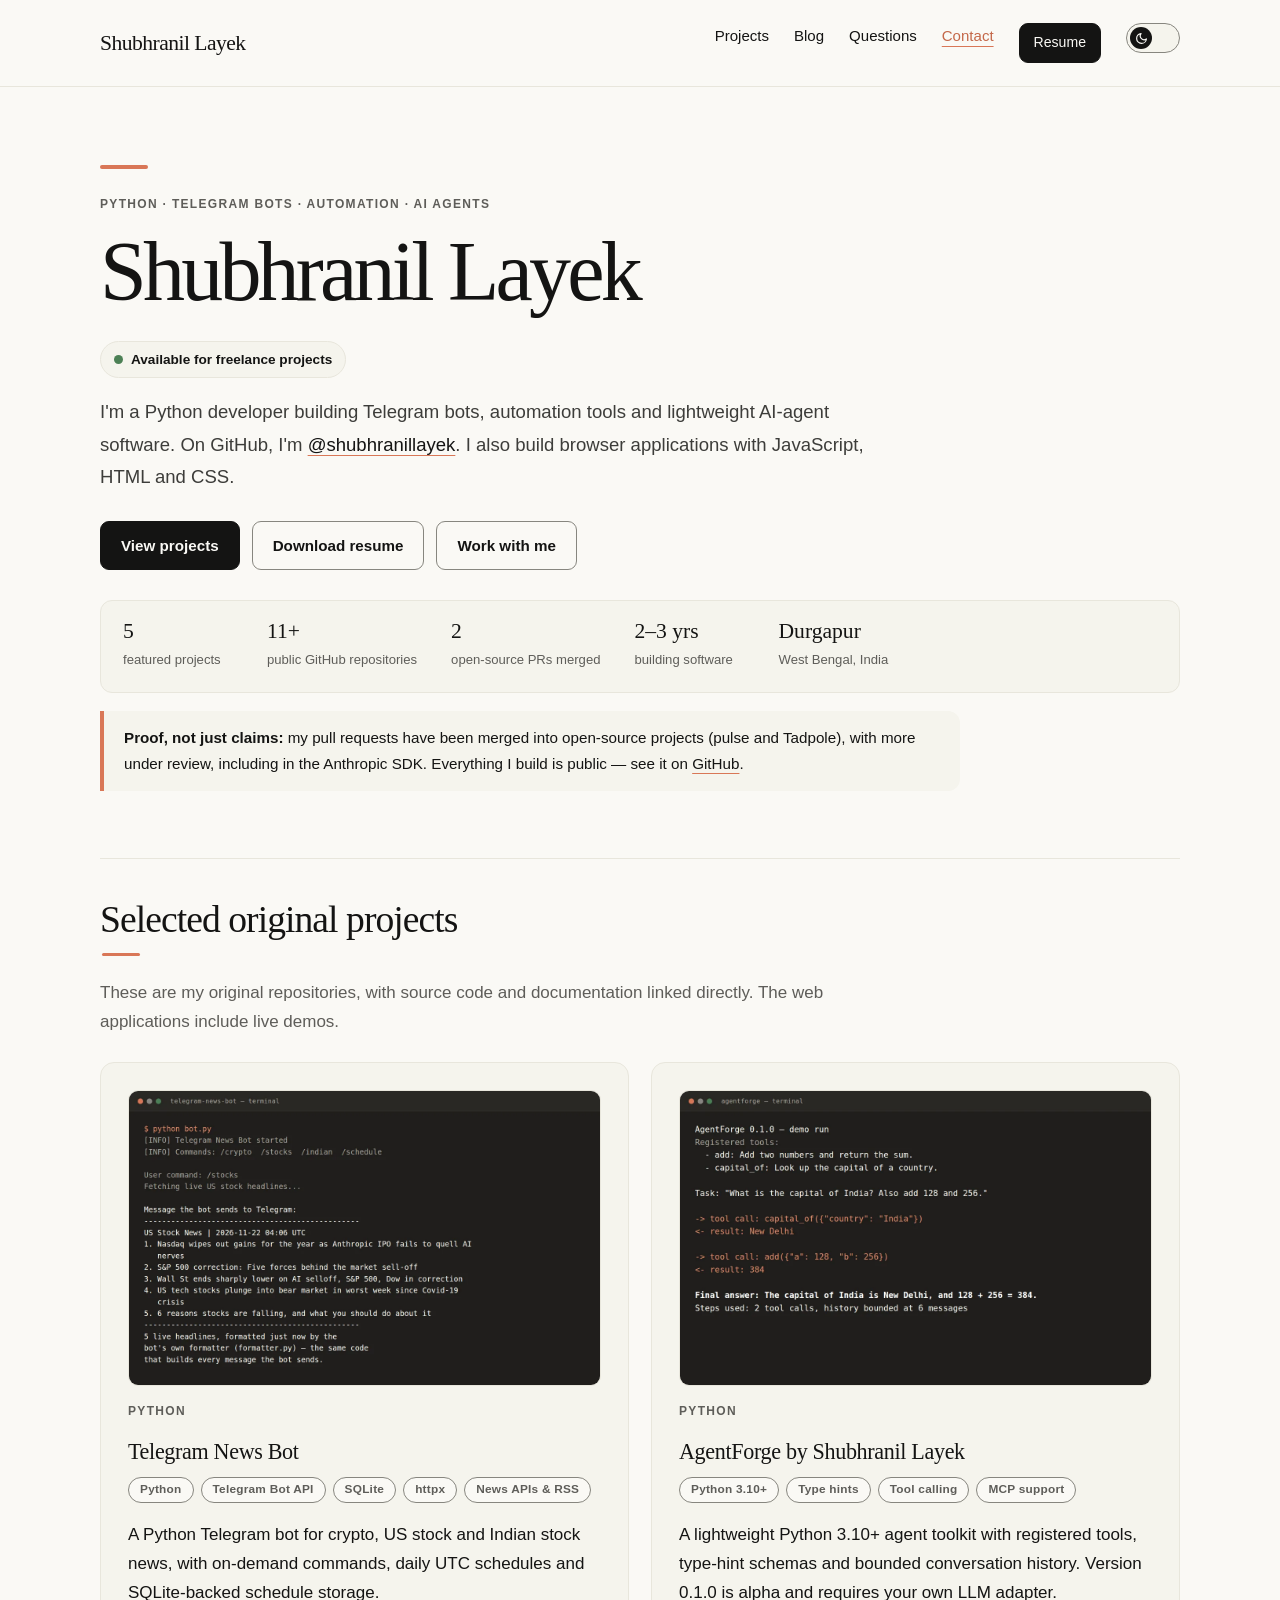
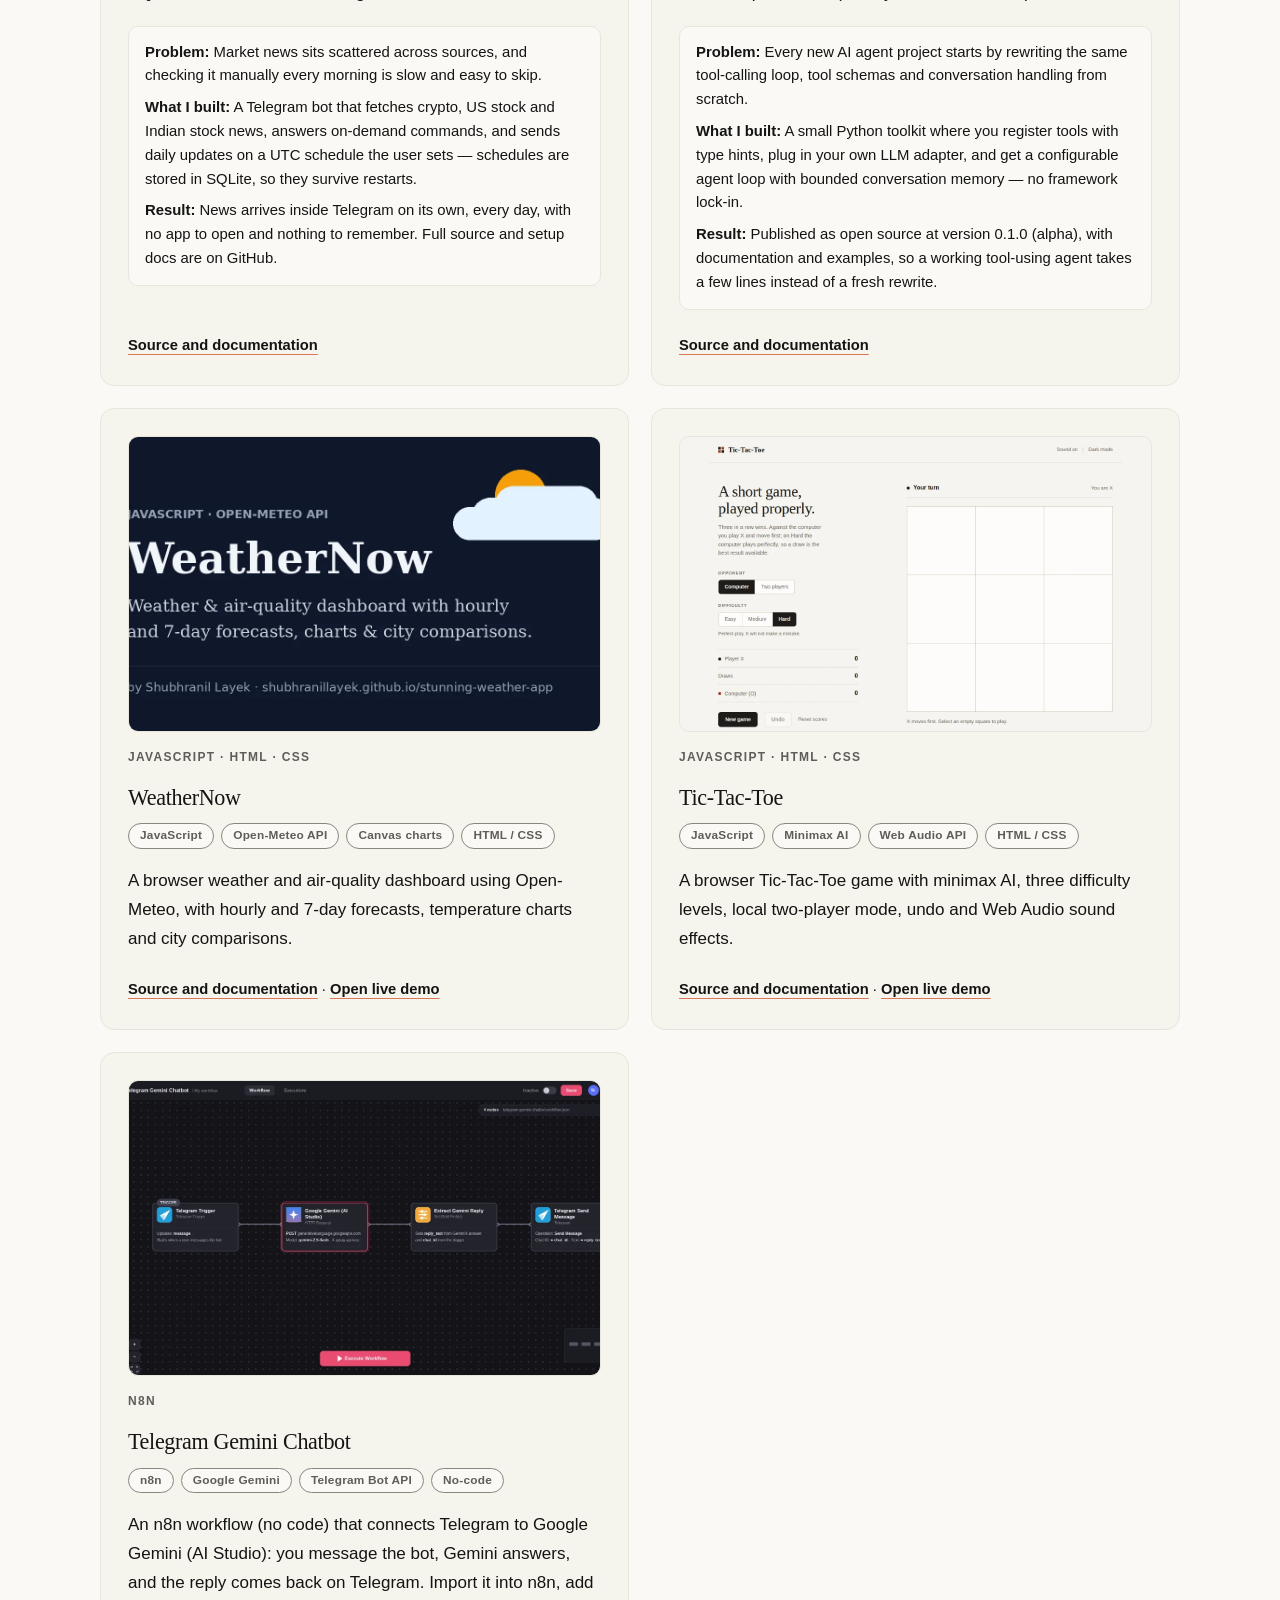
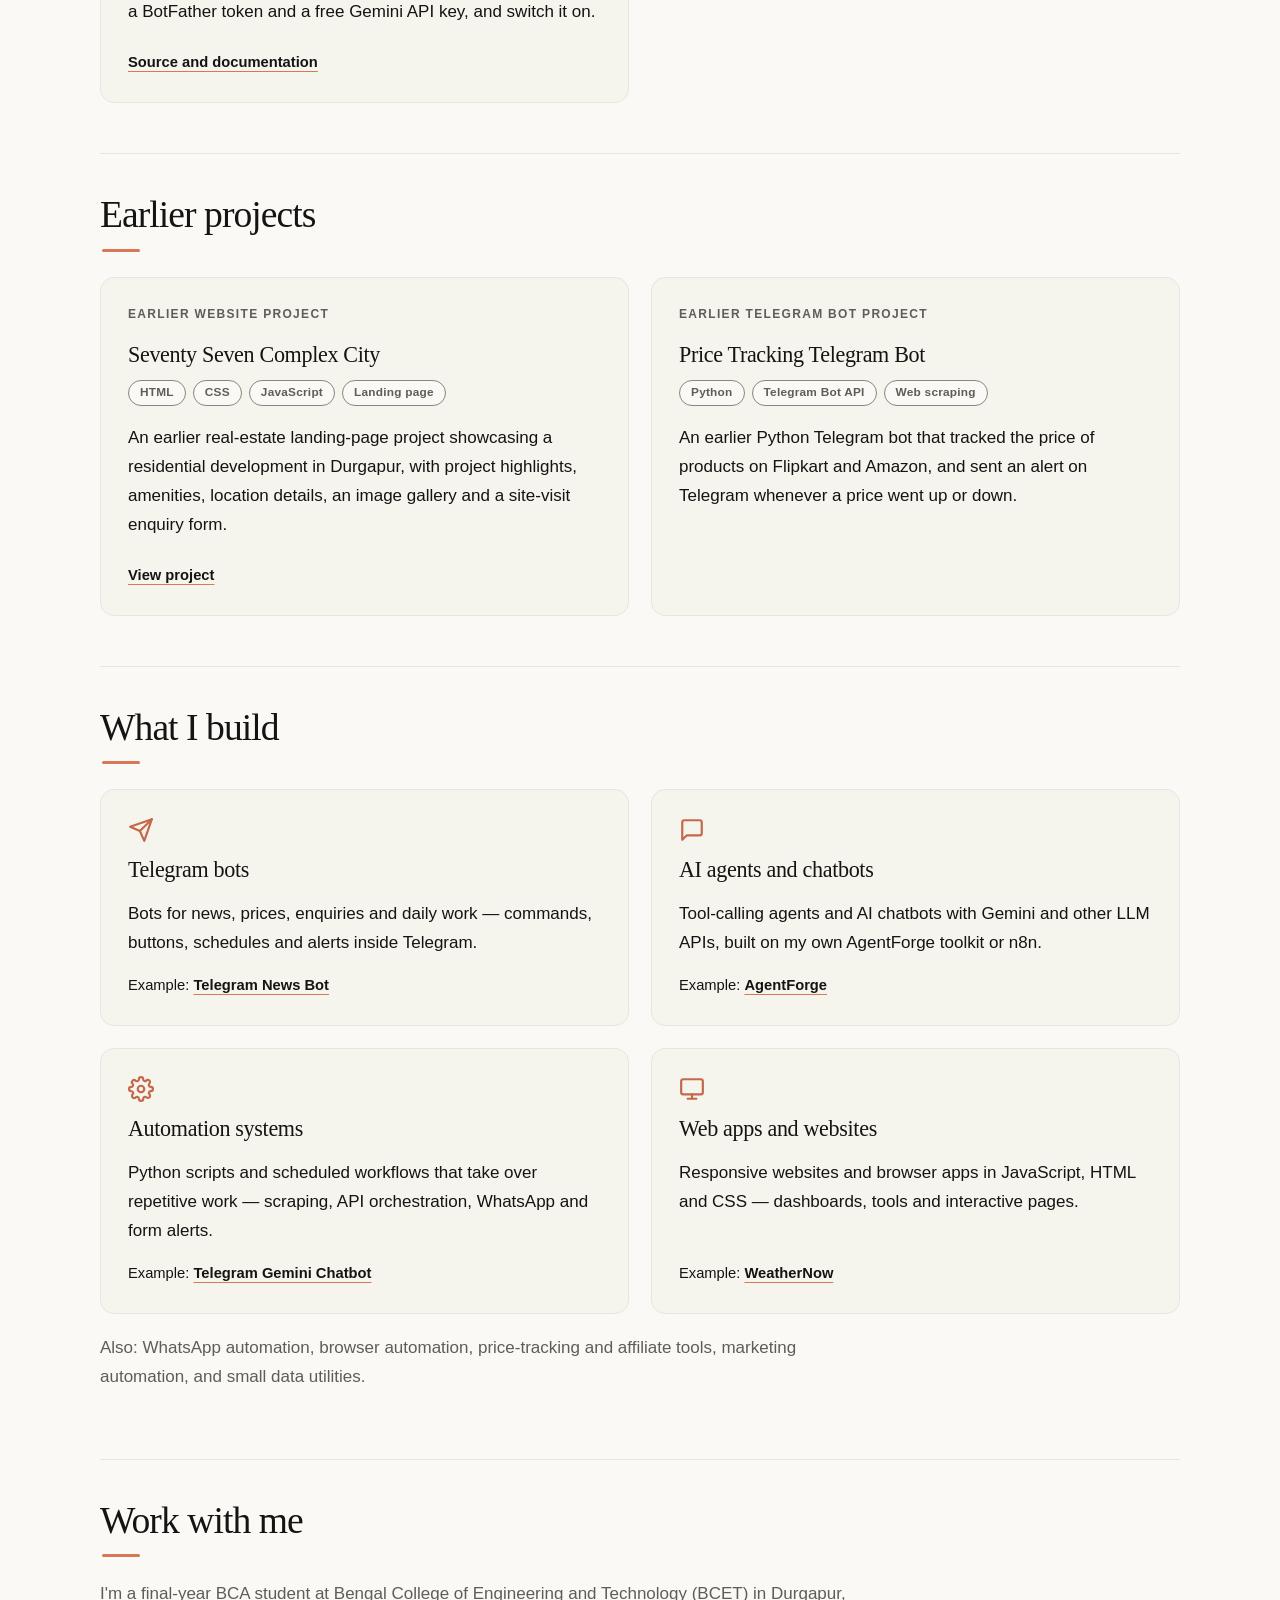
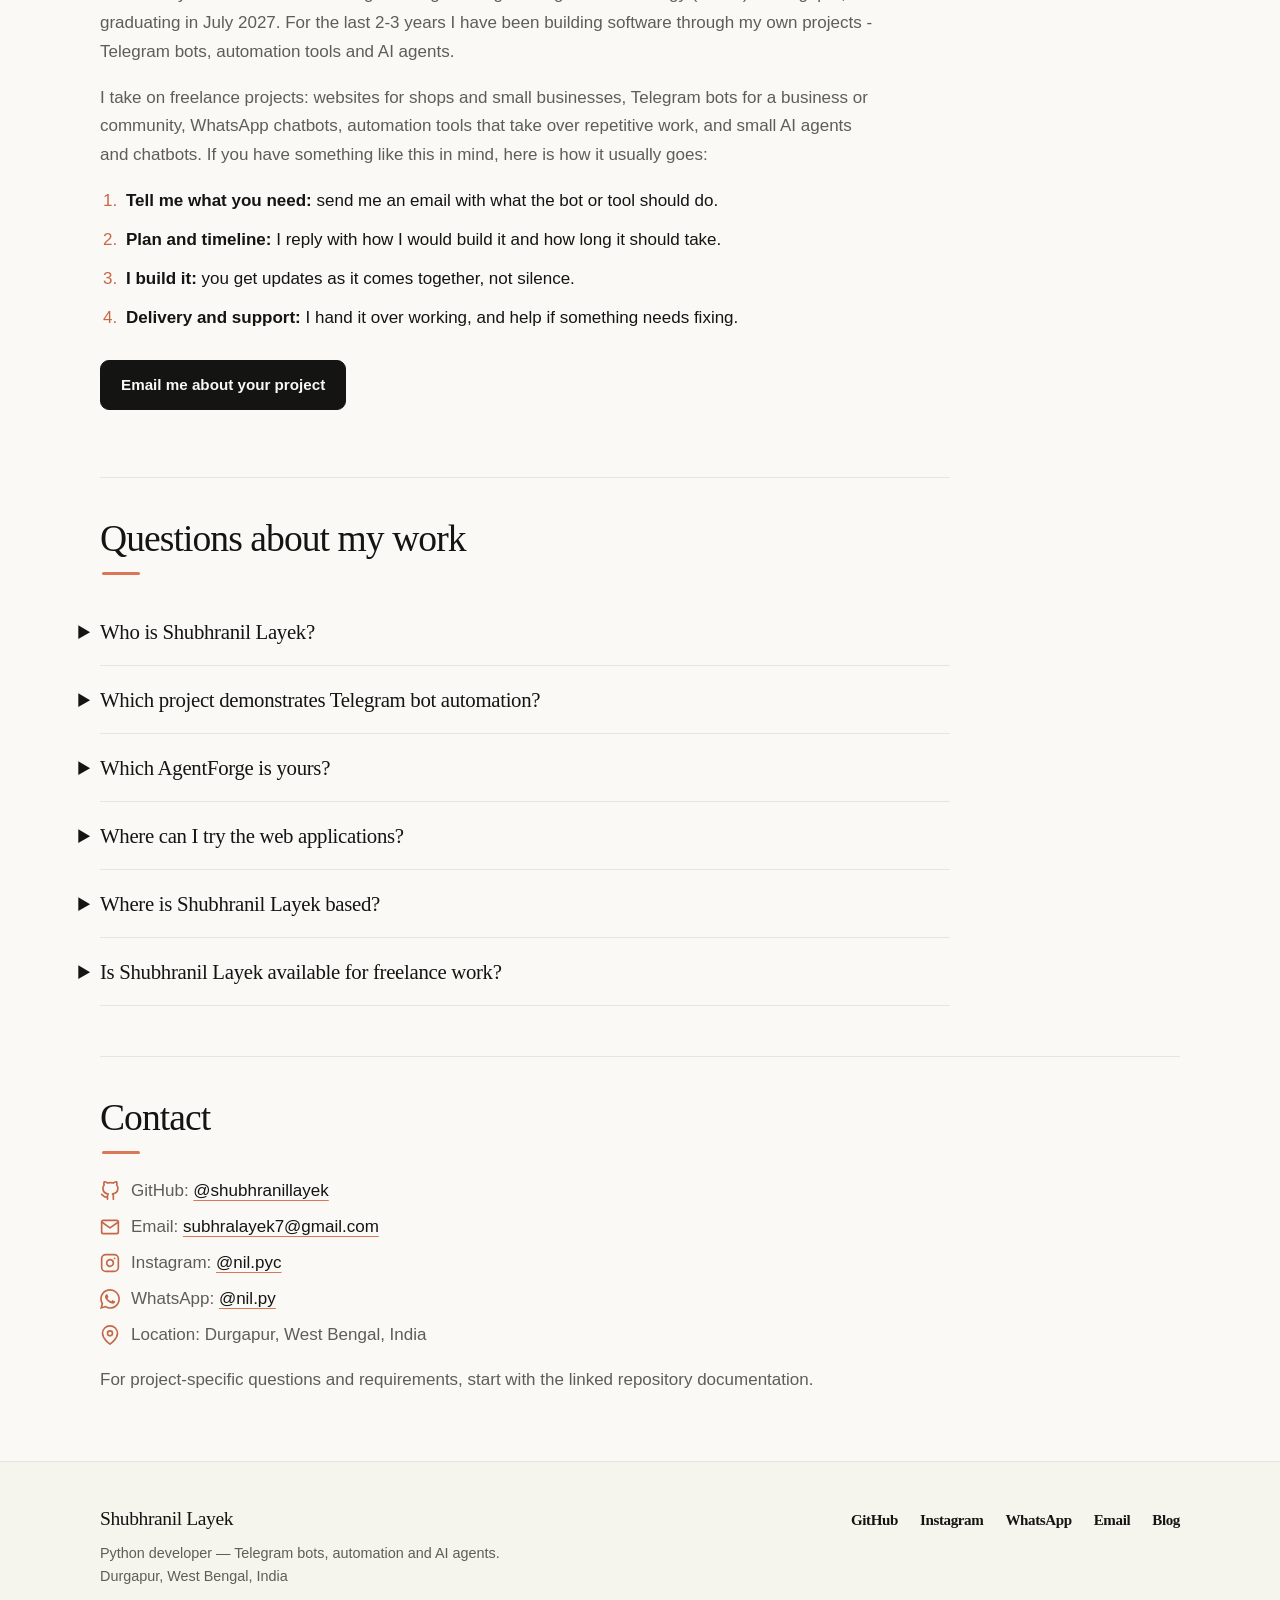
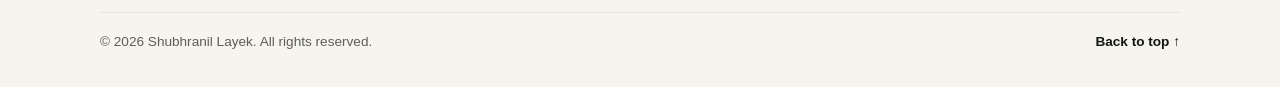
==== commit c4a47007: "Polish portfolio: real project run captures, tech chips, leaner resume links, live availability badg" ====
--- a/index.html
+++ b/index.html
@@ -445,21 +445,48 @@
 .faq details p{margin:12px 0 3px}
 .about-photo{width:104px;height:104px;border-radius:50%;object-fit:cover;border:3px solid var(--clay);margin-bottom:20px;display:block}
 @media(max-width:680px){.hero-flex{flex-direction:column-reverse;gap:8px}.hero-photo{width:104px;height:104px}.services{grid-template-columns:1fr}}
+
+/* --- Professional polish pass, 22 Nov 2026 --- */
+::selection{background:var(--clay);color:#fff}
+.section{padding:38px 0 50px;border-top:1px solid var(--line)}
+.section h2{position:relative;padding-bottom:14px}
+.section h2::after{content:"";position:absolute;left:2px;bottom:0;width:2.4rem;height:3px;background:var(--clay);border-radius:2px}
+.card{display:flex;flex-direction:column;transition:transform .18s ease,box-shadow .18s ease,border-color .18s ease}
+.card:hover{transform:translateY(-3px);border-color:var(--line-strong);box-shadow:0 12px 30px rgba(20,20,19,.10)}
+:root[data-theme="dark"] .card:hover{box-shadow:0 12px 30px rgba(0,0,0,.5)}
+.card .links{margin-top:auto;padding-top:4px}
+.card-img{aspect-ratio:16/10;object-fit:cover}
+.chips{display:flex;flex-wrap:wrap;gap:7px;margin:-4px 0 16px;padding:0;list-style:none}
+.chip{font-size:.74rem;font-weight:600;letter-spacing:.02em;line-height:1.5;padding:3px 11px;border:1px solid var(--line-strong);border-radius:999px;color:var(--muted);background:var(--paper);white-space:nowrap}
+.badge .dot{position:relative}
+.badge .dot::after{content:"";position:absolute;inset:-5px;border-radius:50%;border:2px solid #4c8055;opacity:0;animation:badge-pulse 2.2s ease-out infinite}
+@keyframes badge-pulse{0%{transform:scale(.5);opacity:.7}70%{transform:scale(1.3);opacity:0}100%{transform:scale(1.3);opacity:0}}
+footer{padding:40px 0 34px}
+.footer-grid{display:flex;flex-wrap:wrap;gap:18px 34px;align-items:flex-start;justify-content:space-between}
+.footer-brand{font-family:Georgia,"Times New Roman",serif;font-size:1.22rem;color:var(--ink);margin:0 0 6px;letter-spacing:-.02em}
+.footer-tag{margin:0;font-size:.9rem;line-height:1.6}
+.footer-links{display:flex;gap:22px;flex-wrap:wrap;padding-top:6px}
+.footer-links a{color:var(--ink);text-decoration:none;font-weight:550;font-size:.94rem}
+.footer-links a:hover{text-decoration:underline;text-decoration-color:var(--clay);text-underline-offset:4px}
+.footer-bottom{margin-top:24px;padding-top:17px;border-top:1px solid var(--line);display:flex;justify-content:space-between;gap:10px 20px;flex-wrap:wrap;font-size:.85rem}
+.footer-bottom .to-top{text-decoration:none;font-weight:550;color:var(--ink)}
+.footer-bottom .to-top:hover{text-decoration:underline;text-decoration-color:var(--clay);text-underline-offset:4px}
+@media(prefers-reduced-motion:reduce){.badge .dot::after{animation:none;display:none}.card{transition:none}.card:hover{transform:none}}
 </style>
 </head>
 <body>
 <a class="skip" href="#main">Skip to content</a>
 <header><nav class="wrap" aria-label="Main navigation"><a href="https://shubhranillayek.github.io/">Shubhranil Layek</a><div class="navlinks"><a href="#projects">Projects</a><a href="https://shubhranillayek.github.io/blog/">Blog</a><a href="#questions">Questions</a><a href="#contact">Contact</a><a class="button small" href="assets/Shubhranil_Layek_Resume.pdf" download>Resume</a><button class="theme-switch" type="button" role="switch" aria-checked="false" aria-label="Dark mode" title="Toggle dark mode"><span class="ts-knob"><svg class="ts-moon" viewBox="0 0 24 24" aria-hidden="true"><path d="M21 12.8A9 9 0 1 1 11.2 3a7 7 0 0 0 9.8 9.8z"/></svg><svg class="ts-sun" viewBox="0 0 24 24" aria-hidden="true"><circle cx="12" cy="12" r="4"/><path d="M12 2v2M12 20v2M4.9 4.9l1.4 1.4M17.7 17.7l1.4 1.4M2 12h2M20 12h2M4.9 19.1l1.4-1.4M17.7 6.3l1.4-1.4"/></svg></span></button></div></nav></header>
 <main id="main" class="wrap">
-<section class="hero" aria-labelledby="intro-title"><div class="hero-flex"><div><p class="eyebrow">Python · Telegram bots · Automation · AI agents</p><h1 id="intro-title">Shubhranil Layek</h1><p class="badge"><span class="dot" aria-hidden="true"></span>Available for freelance projects and internships</p><p class="lead">I'm a Python developer building Telegram bots, automation tools and lightweight AI-agent software. On GitHub, I'm <a href="https://github.com/shubhranillayek" rel="me">@shubhranillayek</a>. I also build browser applications with JavaScript, HTML and CSS.</p><div class="actions"><a class="button" href="#projects">View projects</a><a class="button" href="assets/Shubhranil_Layek_Resume.pdf" download>Download resume</a><a class="button" href="#work-with-me">Work with me</a></div></div></div><div class="stats"><div><b>5</b><span>featured projects</span></div><div><b>11+</b><span>public GitHub repositories</span></div><div><b>2</b><span>open-source PRs merged</span></div><div><b>2–3 yrs</b><span>building software</span></div><div><b>Durgapur</b><span>West Bengal, India</span></div></div><p class="proof"><strong>Proof, not just claims:</strong> my pull requests have been merged into open-source projects (pulse and Tadpole), with more under review, including in the Anthropic SDK. Everything I build is public — see it on <a href="https://github.com/shubhranillayek">GitHub</a>.</p></section>
-<section class="section" aria-labelledby="projects-title" id="projects"><h2 id="projects-title">Selected original projects</h2><p>These are my original repositories, with source code and documentation linked directly. The web applications include live demos.</p><div class="grid"><article class="card" id="telegram-news-bot"><p class="eyebrow">Python</p><h3>Telegram News Bot</h3><p>A Python Telegram bot for crypto, US stock and Indian stock news, with on-demand commands, daily UTC schedules and SQLite-backed schedule storage.</p><div class="case"><p><strong>Problem:</strong> Market news sits scattered across sources, and checking it manually every morning is slow and easy to skip.</p><p><strong>What I built:</strong> A Telegram bot that fetches crypto, US stock and Indian stock news, answers on-demand commands, and sends daily updates on a UTC schedule the user sets — schedules are stored in SQLite, so they survive restarts.</p><p><strong>Result:</strong> News arrives inside Telegram on its own, every day, with no app to open and nothing to remember. Full source and setup docs are on GitHub.</p></div><p class="links"><a href="https://github.com/shubhranillayek/telegram-news-bot">Source and documentation</a></p></article><article class="card" id="agentforge"><p class="eyebrow">Python</p><h3>AgentForge by Shubhranil Layek</h3><p>A lightweight Python 3.10+ agent toolkit with registered tools, type-hint schemas and bounded conversation history. Version 0.1.0 is alpha and requires your own LLM adapter.</p><div class="case"><p><strong>Problem:</strong> Every new AI agent project starts by rewriting the same tool-calling loop, tool schemas and conversation handling from scratch.</p><p><strong>What I built:</strong> A small Python toolkit where you register tools with type hints, plug in your own LLM adapter, and get a configurable agent loop with bounded conversation memory — no framework lock-in.</p><p><strong>Result:</strong> Published as open source at version 0.1.0 (alpha), with documentation and examples, so a working tool-using agent takes a few lines instead of a fresh rewrite.</p></div><p class="links"><a href="https://github.com/shubhranillayek/agentforge">Source and documentation</a></p></article><article class="card" id="stunning-weather-app"><img class="card-img" src="assets/img/weathernow.webp" alt="WeatherNow project graphic — a weather and air-quality dashboard with hourly and 7-day forecasts, charts and city comparisons" width="1200" height="630" loading="lazy"><p class="eyebrow">JavaScript · HTML · CSS</p><h3>WeatherNow</h3><p>A browser weather and air-quality dashboard using Open-Meteo, with hourly and 7-day forecasts, temperature charts and city comparisons.</p><p class="links"><a href="https://github.com/shubhranillayek/stunning-weather-app">Source and documentation</a> <span aria-hidden="true">·</span> <a href="https://shubhranillayek.github.io/stunning-weather-app/">Open live demo</a></p></article><article class="card" id="tic-tac-toe"><img class="card-img" src="assets/img/tic-tac-toe.webp" alt="Screenshot of the Tic-Tac-Toe game running in the browser, with difficulty levels, score tracking and the empty board ready to play" width="1280" height="800" loading="lazy"><p class="eyebrow">JavaScript · HTML · CSS</p><h3>Tic-Tac-Toe</h3><p>A browser Tic-Tac-Toe game with minimax AI, three difficulty levels, local two-player mode, undo and Web Audio sound effects.</p><p class="links"><a href="https://github.com/shubhranillayek/tic-tac-toe">Source and documentation</a> <span aria-hidden="true">·</span> <a href="https://shubhranillayek.github.io/tic-tac-toe/">Open live demo</a></p></article><article class="card" id="telegram-gemini-chatbot"><img class="card-img" src="assets/img/telegram-gemini-chatbot.webp" alt="Screenshot of the Telegram Gemini Chatbot workflow in n8n — a Telegram trigger, the Google Gemini node, a reply extraction step and the Telegram send step" width="1200" height="675" loading="lazy"><p class="eyebrow">n8n</p><h3>Telegram Gemini Chatbot</h3><p>An n8n workflow (no code) that connects Telegram to Google Gemini (AI Studio): you message the bot, Gemini answers, and the reply comes back on Telegram. Import it into n8n, add a BotFather token and a free Gemini API key, and switch it on.</p><p class="links"><a href="https://github.com/shubhranillayek/telegram-gemini-chatbot">Source and documentation</a></p></article></div></section>
-<section class="section" aria-labelledby="earlier-projects-title" id="earlier-projects"><h2 id="earlier-projects-title">Earlier projects</h2><div class="grid"><article class="card" id="seventy-seven-complex-city"><p class="eyebrow">Earlier website project</p><h3>Seventy Seven Complex City</h3><p>An earlier real-estate landing-page project showcasing a residential development in Durgapur, with project highlights, amenities, location details, an image gallery and a site-visit enquiry form.</p><p class="links"><a href="https://seventy-seven-complex-city.pages.dev/">View project</a></p></article><article class="card" id="price-tracking-telegram-bot"><p class="eyebrow">Earlier Telegram bot project</p><h3>Price Tracking Telegram Bot</h3><p>An earlier Python Telegram bot that tracked the price of products on Flipkart and Amazon, and sent an alert on Telegram whenever a price went up or down.</p></article></div></section>
+<section class="hero" aria-labelledby="intro-title"><div class="hero-flex"><div><p class="eyebrow">Python · Telegram bots · Automation · AI agents</p><h1 id="intro-title">Shubhranil Layek</h1><p class="badge"><span class="dot" aria-hidden="true"></span>Available for freelance projects</p><p class="lead">I'm a Python developer building Telegram bots, automation tools and lightweight AI-agent software. On GitHub, I'm <a href="https://github.com/shubhranillayek" rel="me">@shubhranillayek</a>. I also build browser applications with JavaScript, HTML and CSS.</p><div class="actions"><a class="button" href="#projects">View projects</a><a class="button" href="assets/Shubhranil_Layek_Resume.pdf" download>Download resume</a><a class="button" href="#work-with-me">Work with me</a></div></div></div><div class="stats"><div><b>5</b><span>featured projects</span></div><div><b>11+</b><span>public GitHub repositories</span></div><div><b>2</b><span>open-source PRs merged</span></div><div><b>2–3 yrs</b><span>building software</span></div><div><b>Durgapur</b><span>West Bengal, India</span></div></div><p class="proof"><strong>Proof, not just claims:</strong> my pull requests have been merged into open-source projects (pulse and Tadpole), with more under review, including in the Anthropic SDK. Everything I build is public — see it on <a href="https://github.com/shubhranillayek">GitHub</a>.</p></section>
+<section class="section" aria-labelledby="projects-title" id="projects"><h2 id="projects-title">Selected original projects</h2><p>These are my original repositories, with source code and documentation linked directly. The web applications include live demos.</p><div class="grid"><article class="card" id="telegram-news-bot"><img class="card-img" src="assets/img/newsbot-run.webp" alt="Terminal capture of the Telegram News Bot running locally — a /stocks command fetching live US stock headlines and formatting them into the message the bot sends to Telegram" width="1200" height="750" loading="lazy"><p class="eyebrow">Python</p><h3>Telegram News Bot</h3><p class="chips"><span class="chip">Python</span><span class="chip">Telegram Bot API</span><span class="chip">SQLite</span><span class="chip">httpx</span><span class="chip">News APIs &amp; RSS</span></p><p>A Python Telegram bot for crypto, US stock and Indian stock news, with on-demand commands, daily UTC schedules and SQLite-backed schedule storage.</p><div class="case"><p><strong>Problem:</strong> Market news sits scattered across sources, and checking it manually every morning is slow and easy to skip.</p><p><strong>What I built:</strong> A Telegram bot that fetches crypto, US stock and Indian stock news, answers on-demand commands, and sends daily updates on a UTC schedule the user sets — schedules are stored in SQLite, so they survive restarts.</p><p><strong>Result:</strong> News arrives inside Telegram on its own, every day, with no app to open and nothing to remember. Full source and setup docs are on GitHub.</p></div><p class="links"><a href="https://github.com/shubhranillayek/telegram-news-bot">Source and documentation</a></p></article><article class="card" id="agentforge"><img class="card-img" src="assets/img/agentforge-run.webp" alt="Terminal capture of AgentForge running locally — an agent registering two tools, calling them step by step and returning a final answer" width="1200" height="750" loading="lazy"><p class="eyebrow">Python</p><h3>AgentForge by Shubhranil Layek</h3><p class="chips"><span class="chip">Python 3.10+</span><span class="chip">Type hints</span><span class="chip">Tool calling</span><span class="chip">MCP support</span></p><p>A lightweight Python 3.10+ agent toolkit with registered tools, type-hint schemas and bounded conversation history. Version 0.1.0 is alpha and requires your own LLM adapter.</p><div class="case"><p><strong>Problem:</strong> Every new AI agent project starts by rewriting the same tool-calling loop, tool schemas and conversation handling from scratch.</p><p><strong>What I built:</strong> A small Python toolkit where you register tools with type hints, plug in your own LLM adapter, and get a configurable agent loop with bounded conversation memory — no framework lock-in.</p><p><strong>Result:</strong> Published as open source at version 0.1.0 (alpha), with documentation and examples, so a working tool-using agent takes a few lines instead of a fresh rewrite.</p></div><p class="links"><a href="https://github.com/shubhranillayek/agentforge">Source and documentation</a></p></article><article class="card" id="stunning-weather-app"><img class="card-img" src="assets/img/weathernow.webp" alt="WeatherNow project graphic — a weather and air-quality dashboard with hourly and 7-day forecasts, charts and city comparisons" width="1200" height="630" loading="lazy"><p class="eyebrow">JavaScript · HTML · CSS</p><h3>WeatherNow</h3><p class="chips"><span class="chip">JavaScript</span><span class="chip">Open-Meteo API</span><span class="chip">Canvas charts</span><span class="chip">HTML / CSS</span></p><p>A browser weather and air-quality dashboard using Open-Meteo, with hourly and 7-day forecasts, temperature charts and city comparisons.</p><p class="links"><a href="https://github.com/shubhranillayek/stunning-weather-app">Source and documentation</a> <span aria-hidden="true">·</span> <a href="https://shubhranillayek.github.io/stunning-weather-app/">Open live demo</a></p></article><article class="card" id="tic-tac-toe"><img class="card-img" src="assets/img/tic-tac-toe.webp" alt="Screenshot of the Tic-Tac-Toe game running in the browser, with difficulty levels, score tracking and the empty board ready to play" width="1280" height="800" loading="lazy"><p class="eyebrow">JavaScript · HTML · CSS</p><h3>Tic-Tac-Toe</h3><p class="chips"><span class="chip">JavaScript</span><span class="chip">Minimax AI</span><span class="chip">Web Audio API</span><span class="chip">HTML / CSS</span></p><p>A browser Tic-Tac-Toe game with minimax AI, three difficulty levels, local two-player mode, undo and Web Audio sound effects.</p><p class="links"><a href="https://github.com/shubhranillayek/tic-tac-toe">Source and documentation</a> <span aria-hidden="true">·</span> <a href="https://shubhranillayek.github.io/tic-tac-toe/">Open live demo</a></p></article><article class="card" id="telegram-gemini-chatbot"><img class="card-img" src="assets/img/telegram-gemini-chatbot.webp" alt="Screenshot of the Telegram Gemini Chatbot workflow in n8n — a Telegram trigger, the Google Gemini node, a reply extraction step and the Telegram send step" width="1200" height="675" loading="lazy"><p class="eyebrow">n8n</p><h3>Telegram Gemini Chatbot</h3><p class="chips"><span class="chip">n8n</span><span class="chip">Google Gemini</span><span class="chip">Telegram Bot API</span><span class="chip">No-code</span></p><p>An n8n workflow (no code) that connects Telegram to Google Gemini (AI Studio): you message the bot, Gemini answers, and the reply comes back on Telegram. Import it into n8n, add a BotFather token and a free Gemini API key, and switch it on.</p><p class="links"><a href="https://github.com/shubhranillayek/telegram-gemini-chatbot">Source and documentation</a></p></article></div></section>
+<section class="section" aria-labelledby="earlier-projects-title" id="earlier-projects"><h2 id="earlier-projects-title">Earlier projects</h2><div class="grid"><article class="card" id="seventy-seven-complex-city"><p class="eyebrow">Earlier website project</p><h3>Seventy Seven Complex City</h3><p class="chips"><span class="chip">HTML</span><span class="chip">CSS</span><span class="chip">JavaScript</span><span class="chip">Landing page</span></p><p>An earlier real-estate landing-page project showcasing a residential development in Durgapur, with project highlights, amenities, location details, an image gallery and a site-visit enquiry form.</p><p class="links"><a href="https://seventy-seven-complex-city.pages.dev/">View project</a></p></article><article class="card" id="price-tracking-telegram-bot"><p class="eyebrow">Earlier Telegram bot project</p><h3>Price Tracking Telegram Bot</h3><p class="chips"><span class="chip">Python</span><span class="chip">Telegram Bot API</span><span class="chip">Web scraping</span></p><p>An earlier Python Telegram bot that tracked the price of products on Flipkart and Amazon, and sent an alert on Telegram whenever a price went up or down.</p></article></div></section>
 <section class="section" aria-labelledby="focus-title"><h2 id="focus-title">What I build</h2><div class="services"><article class="card service"><svg width="26" height="26" viewBox="0 0 24 24" aria-hidden="true" focusable="false" fill="none" stroke="currentColor" stroke-width="2" stroke-linecap="round" stroke-linejoin="round"><path d="M22 2 11 13"/><path d="M22 2 15 22l-4-9-9-4z"/></svg><h3>Telegram bots</h3><p>Bots for news, prices, enquiries and daily work — commands, buttons, schedules and alerts inside Telegram.</p><p class="links">Example: <a href="#telegram-news-bot">Telegram News Bot</a></p></article><article class="card service"><svg width="26" height="26" viewBox="0 0 24 24" aria-hidden="true" focusable="false" fill="none" stroke="currentColor" stroke-width="2" stroke-linecap="round" stroke-linejoin="round"><path d="M21 15a2 2 0 0 1-2 2H7l-4 4V5a2 2 0 0 1 2-2h14a2 2 0 0 1 2 2z"/></svg><h3>AI agents and chatbots</h3><p>Tool-calling agents and AI chatbots with Gemini and other LLM APIs, built on my own AgentForge toolkit or n8n.</p><p class="links">Example: <a href="#agentforge">AgentForge</a></p></article><article class="card service"><svg width="26" height="26" viewBox="0 0 24 24" aria-hidden="true" focusable="false" fill="none" stroke="currentColor" stroke-width="2" stroke-linecap="round" stroke-linejoin="round"><circle cx="12" cy="12" r="3"/><path d="M19.4 15a1.65 1.65 0 0 0 .33 1.82l.06.06a2 2 0 1 1-2.83 2.83l-.06-.06a1.65 1.65 0 0 0-1.82-.33 1.65 1.65 0 0 0-1 1.51V21a2 2 0 1 1-4 0v-.09A1.65 1.65 0 0 0 9 19.4a1.65 1.65 0 0 0-1.82.33l-.06.06a2 2 0 1 1-2.83-2.83l.06-.06a1.65 1.65 0 0 0 .33-1.82 1.65 1.65 0 0 0-1.51-1H3a2 2 0 1 1 0-4h.09A1.65 1.65 0 0 0 4.6 9a1.65 1.65 0 0 0-.33-1.82l-.06-.06a2 2 0 1 1 2.83-2.83l.06.06a1.65 1.65 0 0 0 1.82.33H9a1.65 1.65 0 0 0 1-1.51V3a2 2 0 1 1 4 0v.09a1.65 1.65 0 0 0 1 1.51 1.65 1.65 0 0 0 1.82-.33l.06-.06a2 2 0 1 1 2.83 2.83l-.06.06a1.65 1.65 0 0 0-.33 1.82V9a1.65 1.65 0 0 0 1.51 1H21a2 2 0 1 1 0 4h-.09a1.65 1.65 0 0 0-1.51 1z"/></svg><h3>Automation systems</h3><p>Python scripts and scheduled workflows that take over repetitive work — scraping, API orchestration, WhatsApp and form alerts.</p><p class="links">Example: <a href="#telegram-gemini-chatbot">Telegram Gemini Chatbot</a></p></article><article class="card service"><svg width="26" height="26" viewBox="0 0 24 24" aria-hidden="true" focusable="false" fill="none" stroke="currentColor" stroke-width="2" stroke-linecap="round" stroke-linejoin="round"><rect x="2" y="3" width="20" height="14" rx="2"/><path d="M8 21h8M12 17v4"/></svg><h3>Web apps and websites</h3><p>Responsive websites and browser apps in JavaScript, HTML and CSS — dashboards, tools and interactive pages.</p><p class="links">Example: <a href="#stunning-weather-app">WeatherNow</a></p></article></div><p class="muted" style="margin-top:20px">Also: WhatsApp automation, browser automation, price-tracking and affiliate tools, marketing automation, and small data utilities.</p></section>
-<section class="section" aria-labelledby="work-title" id="work-with-me"><h2 id="work-title">Work with me</h2><p>I'm a final-year BCA student at Bengal College of Engineering and Technology (BCET) in Durgapur, graduating in July 2027. For the last 2-3 years I have been building software through my own projects - Telegram bots, automation tools and AI agents.</p><p>I take on freelance projects: websites for shops and small businesses, Telegram bots for a business or community, WhatsApp chatbots, automation tools that take over repetitive work, and small AI agents and chatbots. If you have something like this in mind, here is how it usually goes:</p><ol class="focus"><li><strong>Tell me what you need:</strong> send me an email with what the bot or tool should do.</li><li><strong>Plan and timeline:</strong> I reply with how I would build it and how long it should take.</li><li><strong>I build it:</strong> you get updates as it comes together, not silence.</li><li><strong>Delivery and support:</strong> I hand it over working, and help if something needs fixing.</li></ol><p class="actions"><a class="button" href="mailto:subhralayek7@gmail.com">Email me about your project</a><a class="button" href="assets/Shubhranil_Layek_Resume.pdf" download>Download resume</a></p></section>
+<section class="section" aria-labelledby="work-title" id="work-with-me"><h2 id="work-title">Work with me</h2><p>I'm a final-year BCA student at Bengal College of Engineering and Technology (BCET) in Durgapur, graduating in July 2027. For the last 2-3 years I have been building software through my own projects - Telegram bots, automation tools and AI agents.</p><p>I take on freelance projects: websites for shops and small businesses, Telegram bots for a business or community, WhatsApp chatbots, automation tools that take over repetitive work, and small AI agents and chatbots. If you have something like this in mind, here is how it usually goes:</p><ol class="focus"><li><strong>Tell me what you need:</strong> send me an email with what the bot or tool should do.</li><li><strong>Plan and timeline:</strong> I reply with how I would build it and how long it should take.</li><li><strong>I build it:</strong> you get updates as it comes together, not silence.</li><li><strong>Delivery and support:</strong> I hand it over working, and help if something needs fixing.</li></ol><p class="actions"><a class="button" href="mailto:subhralayek7@gmail.com">Email me about your project</a></p></section>
 <section class="section faq" aria-labelledby="questions-title" id="questions"><h2 id="questions-title">Questions about my work</h2><details><summary>Who is Shubhranil Layek?</summary><p>Shubhranil Layek is the Python developer behind the GitHub account <a href="https://github.com/shubhranillayek">@shubhranillayek</a>, with original projects in Telegram automation, AI-agent tooling and browser apps.</p></details><details><summary>Which project demonstrates Telegram bot automation?</summary><p><a href="https://github.com/shubhranillayek/telegram-news-bot">Telegram News Bot</a> supports news commands and daily UTC schedules with SQLite-backed schedule storage. Its README explains configuration and deployment requirements.</p></details><details><summary>Which AgentForge is yours?</summary><p>My project is <a href="https://github.com/shubhranillayek/agentforge">shubhranillayek/agentforge</a>, a Python 3.10+ toolkit currently classified as alpha. It is a separate repository from other projects using the AgentForge name. You supply its LLM adapter; it is not a hosted AI service.</p></details><details><summary>Where can I try the web applications?</summary><p>Open <a href="https://shubhranillayek.github.io/stunning-weather-app/">WeatherNow</a> for weather and air-quality views, or play <a href="https://shubhranillayek.github.io/tic-tac-toe/">Tic-Tac-Toe</a> against minimax AI or a second player on one device.</p></details><details><summary>Where is Shubhranil Layek based?</summary><p>Shubhranil Layek is based in Durgapur, West Bengal, India, and builds open-source projects and client work remotely.</p></details><details><summary>Is Shubhranil Layek available for freelance work?</summary><p>Yes. He is open to freelance projects and collaborations involving Python automation, Telegram bots and AI agents. The fastest way to reach him is via GitHub (<a href="https://github.com/shubhranillayek">@shubhranillayek</a>) or email at <a href="mailto:subhralayek7@gmail.com">subhralayek7@gmail.com</a>.</p></details></section>
-<section class="section" aria-labelledby="contact-title" id="contact"><h2 id="contact-title">Contact</h2><ul class="contact-list"><li><svg width="20" height="20" viewBox="0 0 24 24" aria-hidden="true" focusable="false" fill="none" stroke="currentColor" stroke-width="2" stroke-linecap="round" stroke-linejoin="round"><path d="M9 19c-5 1.5-5-2.5-7-3m14 6v-3.87a3.37 3.37 0 0 0-.94-2.61c3.14-.35 6.44-1.54 6.44-7A5.44 5.44 0 0 0 20 4.77 5.07 5.07 0 0 0 19.91 1S18.73.65 16 2.48a13.38 13.38 0 0 0-7 0C6.27.65 5.09 1 5.09 1A5.07 5.07 0 0 0 5 4.77a5.44 5.44 0 0 0-1.5 3.78c0 5.42 3.3 6.61 6.44 7A3.37 3.37 0 0 0 9 18.13V22"></path></svg><span>GitHub: <a href="https://github.com/shubhranillayek" rel="me">@shubhranillayek</a></span></li><li><svg width="20" height="20" viewBox="0 0 24 24" aria-hidden="true" focusable="false" fill="none" stroke="currentColor" stroke-width="2" stroke-linecap="round" stroke-linejoin="round"><path d="M4 4h16c1.1 0 2 .9 2 2v12c0 1.1-.9 2-2 2H4c-1.1 0-2-.9-2-2V6c0-1.1.9-2 2-2z"></path><polyline points="22,6 12,13 2,6"></polyline></svg><span>Email: <a href="mailto:subhralayek7@gmail.com">subhralayek7@gmail.com</a></span></li><li><svg width="20" height="20" viewBox="0 0 24 24" aria-hidden="true" focusable="false" fill="none" stroke="currentColor" stroke-width="2" stroke-linecap="round" stroke-linejoin="round"><rect x="2" y="2" width="20" height="20" rx="5" ry="5"></rect><path d="M16 11.37A4 4 0 1 1 12.63 8 4 4 0 0 1 16 11.37z"></path><line x1="17.5" y1="6.5" x2="17.51" y2="6.5"></line></svg><span>Instagram: <a href="https://www.instagram.com/nil.pyc/" rel="me">@nil.pyc</a></span></li><li><svg width="20" height="20" viewBox="0 0 24 24" aria-hidden="true" focusable="false" fill="currentColor"><path d="M17.472 14.382c-.297-.149-1.758-.867-2.03-.967-.273-.099-.471-.148-.67.15-.197.297-.767.966-.94 1.164-.173.199-.347.223-.644.075-.297-.15-1.255-.463-2.39-1.475-.883-.788-1.48-1.761-1.653-2.059-.173-.297-.018-.458.13-.606.134-.133.298-.347.446-.52.149-.174.198-.298.298-.497.099-.198.05-.371-.025-.52-.075-.149-.669-1.612-.916-2.207-.242-.579-.487-.5-.669-.51-.173-.008-.371-.01-.57-.01-.198 0-.52.074-.792.372-.272.297-1.04 1.016-1.04 2.479 0 1.462 1.065 2.875 1.213 3.074.149.198 2.096 3.2 5.077 4.487.709.306 1.262.489 1.694.625.712.227 1.36.195 1.871.118.571-.085 1.758-.719 2.006-1.413.248-.694.248-1.289.173-1.413-.074-.124-.272-.198-.57-.347m-5.421 7.403h-.004a9.87 9.87 0 01-5.031-1.378l-.361-.214-3.741.982.998-3.648-.235-.374a9.86 9.86 0 01-1.51-5.26c.001-5.45 4.436-9.884 9.888-9.884 2.64 0 5.122 1.03 6.988 2.898a9.825 9.825 0 012.893 6.994c-.003 5.45-4.437 9.884-9.885 9.884m8.413-18.297A11.815 11.815 0 0012.05 0C5.495 0 .16 5.335.157 11.892c0 2.096.547 4.142 1.588 5.945L.057 24l6.305-1.654a11.882 11.882 0 005.683 1.448h.005c6.554 0 11.89-5.335 11.893-11.893a11.821 11.821 0 00-3.48-8.413Z"></path></svg><span>WhatsApp: <a href="https://wa.me/nil.py" rel="me">@nil.py</a></span></li><li><svg width="20" height="20" viewBox="0 0 24 24" aria-hidden="true" focusable="false" fill="none" stroke="currentColor" stroke-width="2" stroke-linecap="round" stroke-linejoin="round"><path d="M21 10c0 7-9 13-9 13s-9-6-9-13a9 9 0 0 1 18 0z"></path><circle cx="12" cy="10" r="3"></circle></svg><span>Location: Durgapur, West Bengal, India</span></li></ul><p class="muted">For project-specific questions and requirements, start with the linked repository documentation.</p><p class="actions"><a class="button" href="assets/Shubhranil_Layek_Resume.pdf" download>Download resume (PDF)</a></p></section>
+<section class="section" aria-labelledby="contact-title" id="contact"><h2 id="contact-title">Contact</h2><ul class="contact-list"><li><svg width="20" height="20" viewBox="0 0 24 24" aria-hidden="true" focusable="false" fill="none" stroke="currentColor" stroke-width="2" stroke-linecap="round" stroke-linejoin="round"><path d="M9 19c-5 1.5-5-2.5-7-3m14 6v-3.87a3.37 3.37 0 0 0-.94-2.61c3.14-.35 6.44-1.54 6.44-7A5.44 5.44 0 0 0 20 4.77 5.07 5.07 0 0 0 19.91 1S18.73.65 16 2.48a13.38 13.38 0 0 0-7 0C6.27.65 5.09 1 5.09 1A5.07 5.07 0 0 0 5 4.77a5.44 5.44 0 0 0-1.5 3.78c0 5.42 3.3 6.61 6.44 7A3.37 3.37 0 0 0 9 18.13V22"></path></svg><span>GitHub: <a href="https://github.com/shubhranillayek" rel="me">@shubhranillayek</a></span></li><li><svg width="20" height="20" viewBox="0 0 24 24" aria-hidden="true" focusable="false" fill="none" stroke="currentColor" stroke-width="2" stroke-linecap="round" stroke-linejoin="round"><path d="M4 4h16c1.1 0 2 .9 2 2v12c0 1.1-.9 2-2 2H4c-1.1 0-2-.9-2-2V6c0-1.1.9-2 2-2z"></path><polyline points="22,6 12,13 2,6"></polyline></svg><span>Email: <a href="mailto:subhralayek7@gmail.com">subhralayek7@gmail.com</a></span></li><li><svg width="20" height="20" viewBox="0 0 24 24" aria-hidden="true" focusable="false" fill="none" stroke="currentColor" stroke-width="2" stroke-linecap="round" stroke-linejoin="round"><rect x="2" y="2" width="20" height="20" rx="5" ry="5"></rect><path d="M16 11.37A4 4 0 1 1 12.63 8 4 4 0 0 1 16 11.37z"></path><line x1="17.5" y1="6.5" x2="17.51" y2="6.5"></line></svg><span>Instagram: <a href="https://www.instagram.com/nil.pyc/" rel="me">@nil.pyc</a></span></li><li><svg width="20" height="20" viewBox="0 0 24 24" aria-hidden="true" focusable="false" fill="currentColor"><path d="M17.472 14.382c-.297-.149-1.758-.867-2.03-.967-.273-.099-.471-.148-.67.15-.197.297-.767.966-.94 1.164-.173.199-.347.223-.644.075-.297-.15-1.255-.463-2.39-1.475-.883-.788-1.48-1.761-1.653-2.059-.173-.297-.018-.458.13-.606.134-.133.298-.347.446-.52.149-.174.198-.298.298-.497.099-.198.05-.371-.025-.52-.075-.149-.669-1.612-.916-2.207-.242-.579-.487-.5-.669-.51-.173-.008-.371-.01-.57-.01-.198 0-.52.074-.792.372-.272.297-1.04 1.016-1.04 2.479 0 1.462 1.065 2.875 1.213 3.074.149.198 2.096 3.2 5.077 4.487.709.306 1.262.489 1.694.625.712.227 1.36.195 1.871.118.571-.085 1.758-.719 2.006-1.413.248-.694.248-1.289.173-1.413-.074-.124-.272-.198-.57-.347m-5.421 7.403h-.004a9.87 9.87 0 01-5.031-1.378l-.361-.214-3.741.982.998-3.648-.235-.374a9.86 9.86 0 01-1.51-5.26c.001-5.45 4.436-9.884 9.888-9.884 2.64 0 5.122 1.03 6.988 2.898a9.825 9.825 0 012.893 6.994c-.003 5.45-4.437 9.884-9.885 9.884m8.413-18.297A11.815 11.815 0 0012.05 0C5.495 0 .16 5.335.157 11.892c0 2.096.547 4.142 1.588 5.945L.057 24l6.305-1.654a11.882 11.882 0 005.683 1.448h.005c6.554 0 11.89-5.335 11.893-11.893a11.821 11.821 0 00-3.48-8.413Z"></path></svg><span>WhatsApp: <a href="https://wa.me/nil.py" rel="me">@nil.py</a></span></li><li><svg width="20" height="20" viewBox="0 0 24 24" aria-hidden="true" focusable="false" fill="none" stroke="currentColor" stroke-width="2" stroke-linecap="round" stroke-linejoin="round"><path d="M21 10c0 7-9 13-9 13s-9-6-9-13a9 9 0 0 1 18 0z"></path><circle cx="12" cy="10" r="3"></circle></svg><span>Location: Durgapur, West Bengal, India</span></li></ul><p class="muted">For project-specific questions and requirements, start with the linked repository documentation.</p></section>
 </main>
-<footer><div class="wrap">Shubhranil Layek · Python developer · <a href="https://github.com/shubhranillayek">GitHub and project source</a></div></footer>
+<footer><div class="wrap"><div class="footer-grid"><div><p class="footer-brand">Shubhranil Layek</p><p class="footer-tag">Python developer — Telegram bots, automation and AI agents.<br>Durgapur, West Bengal, India</p></div><nav class="footer-links" aria-label="Footer"><a href="https://github.com/shubhranillayek" rel="me">GitHub</a><a href="https://www.instagram.com/nil.pyc/" rel="me">Instagram</a><a href="https://wa.me/nil.py" rel="me">WhatsApp</a><a href="mailto:subhralayek7@gmail.com">Email</a><a href="https://shubhranillayek.github.io/blog/">Blog</a></nav></div><div class="footer-bottom"><span>© 2026 Shubhranil Layek. All rights reserved.</span><a href="#main" class="to-top">Back to top ↑</a></div></div></footer>
 <script>
 (function(){
   var btn=document.querySelector(".theme-switch");
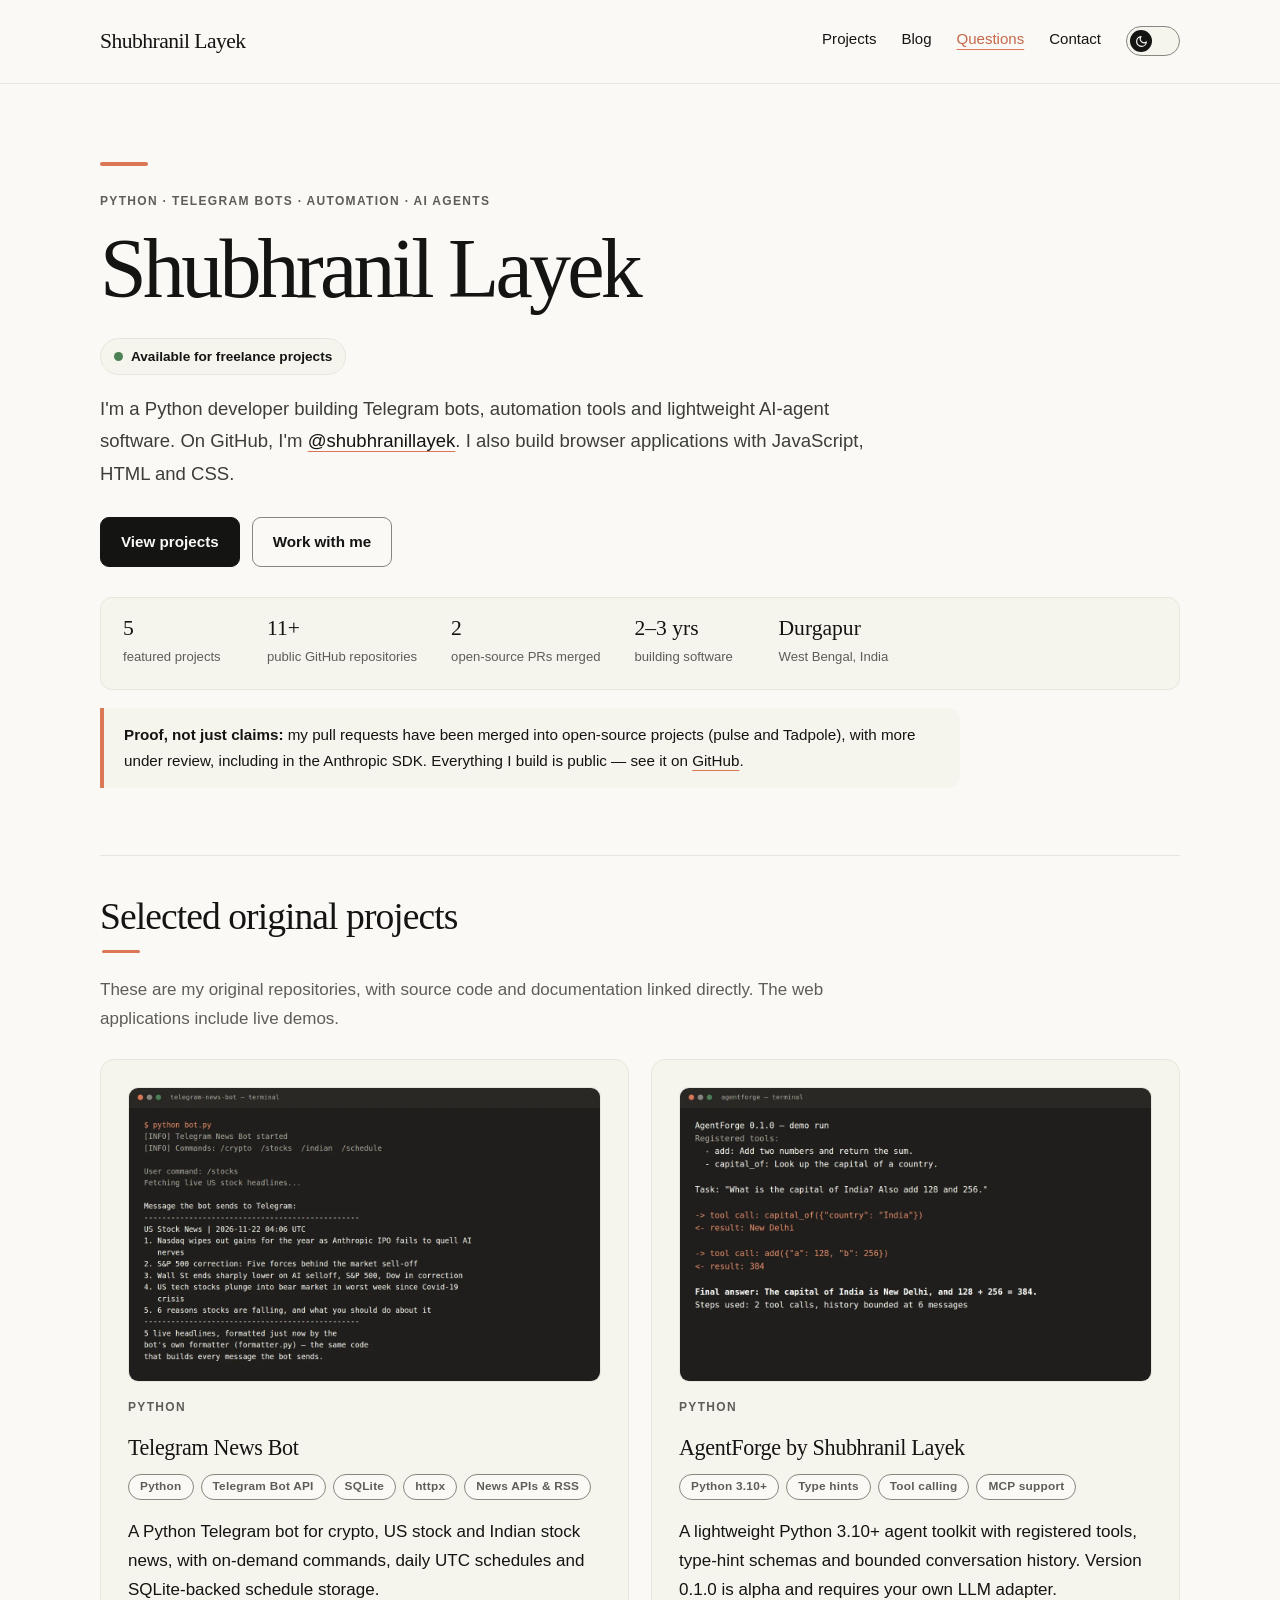
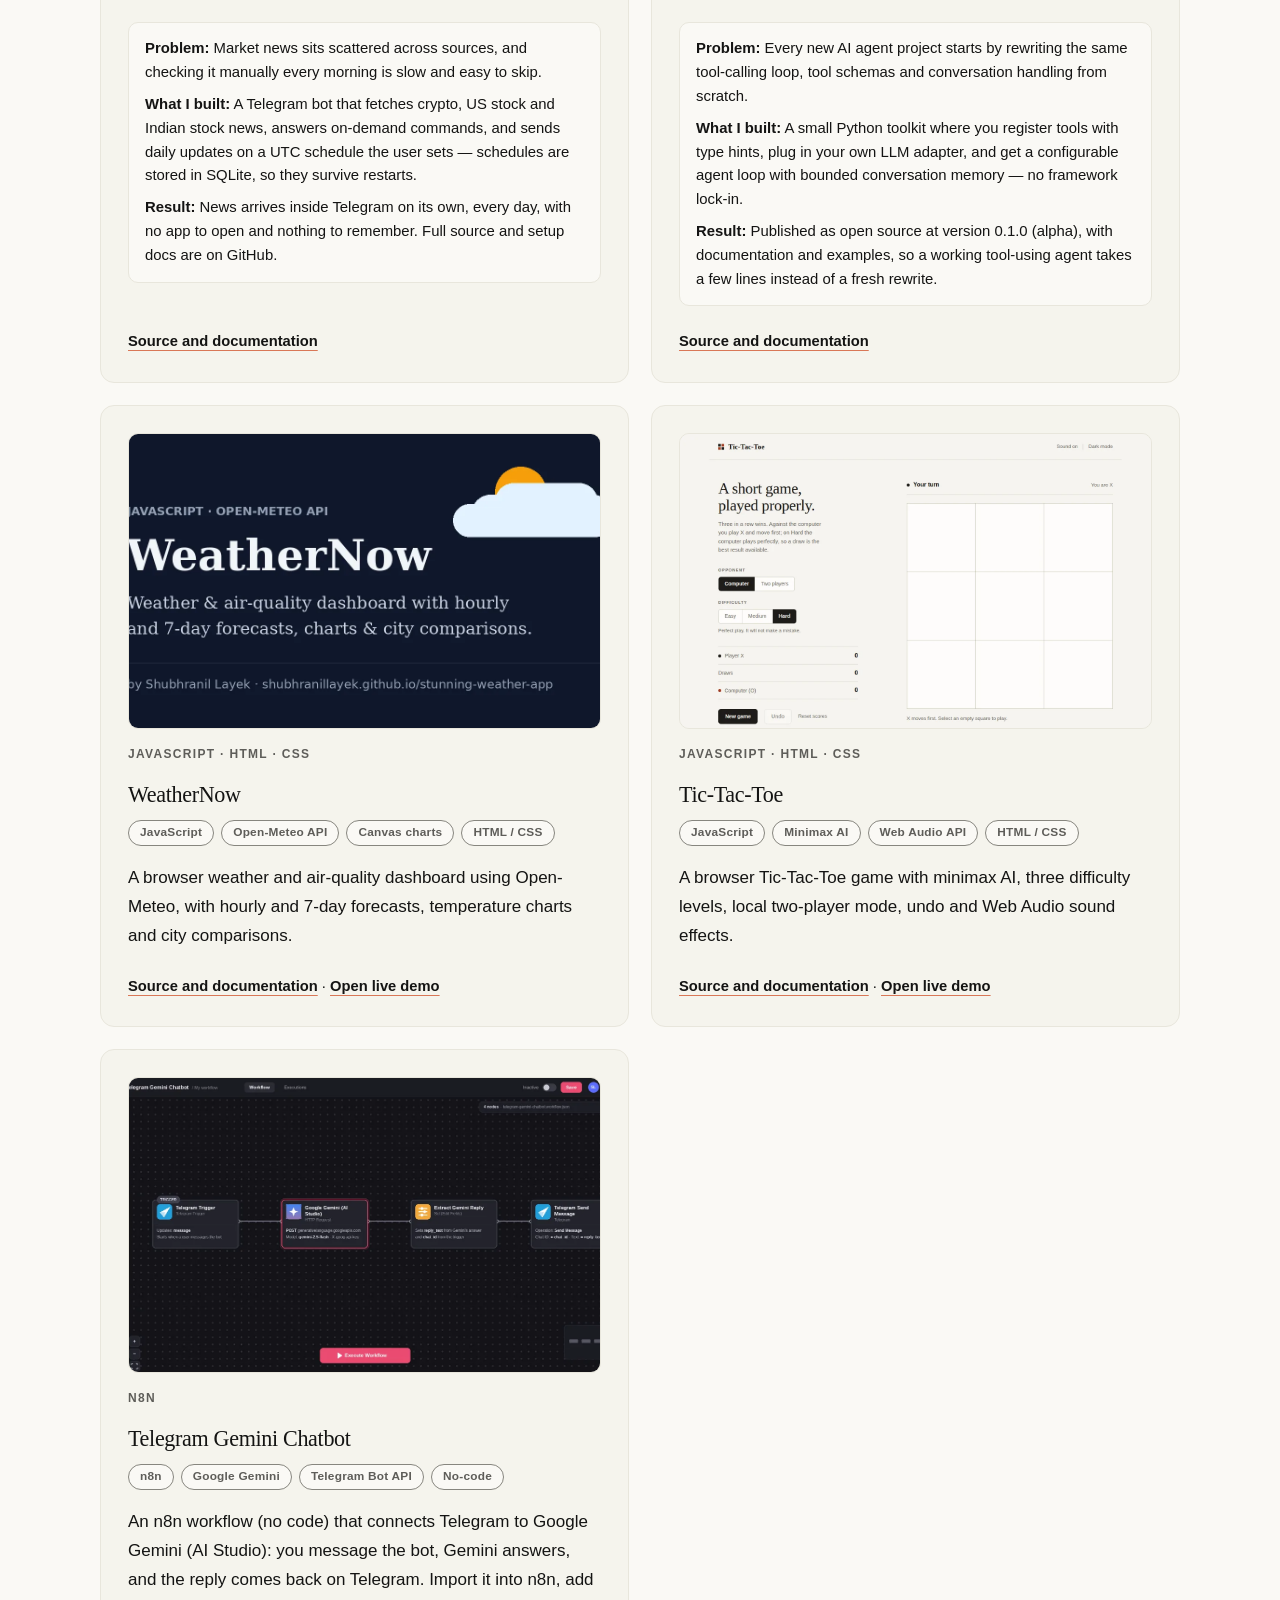
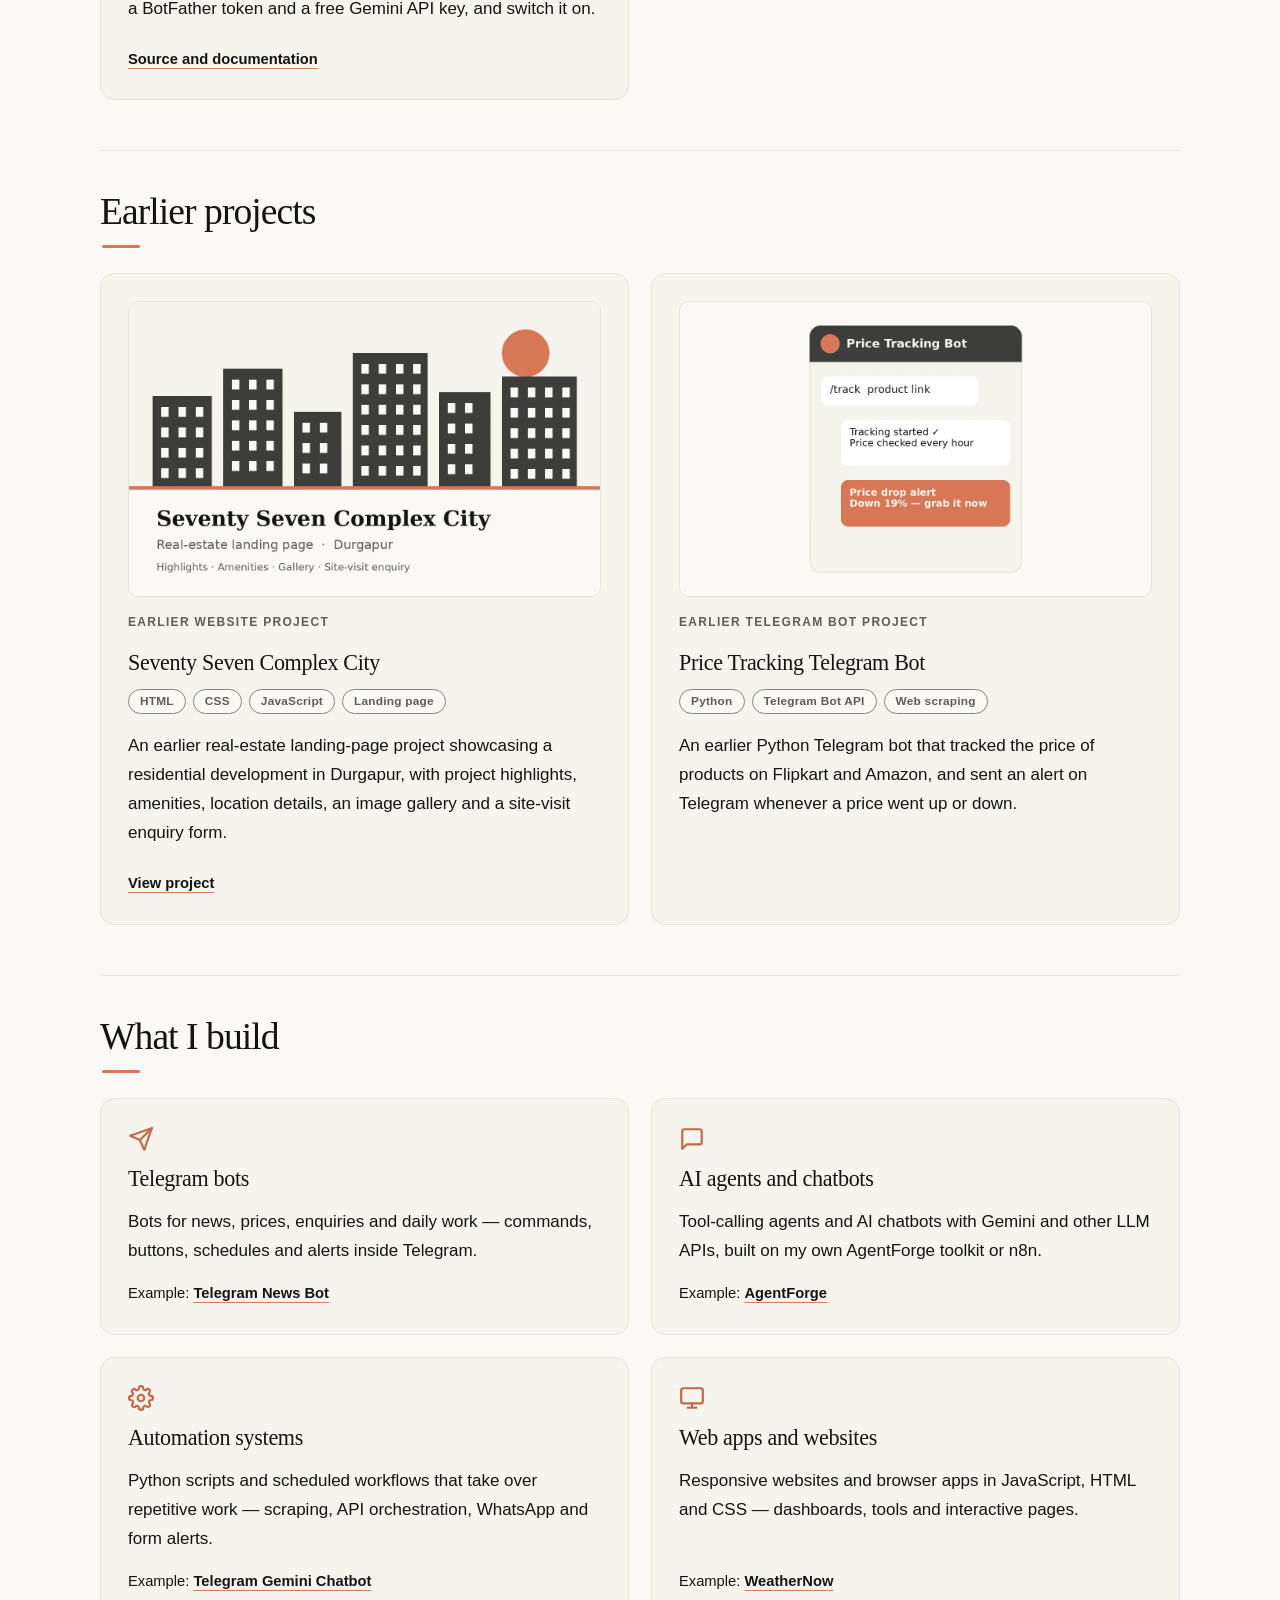
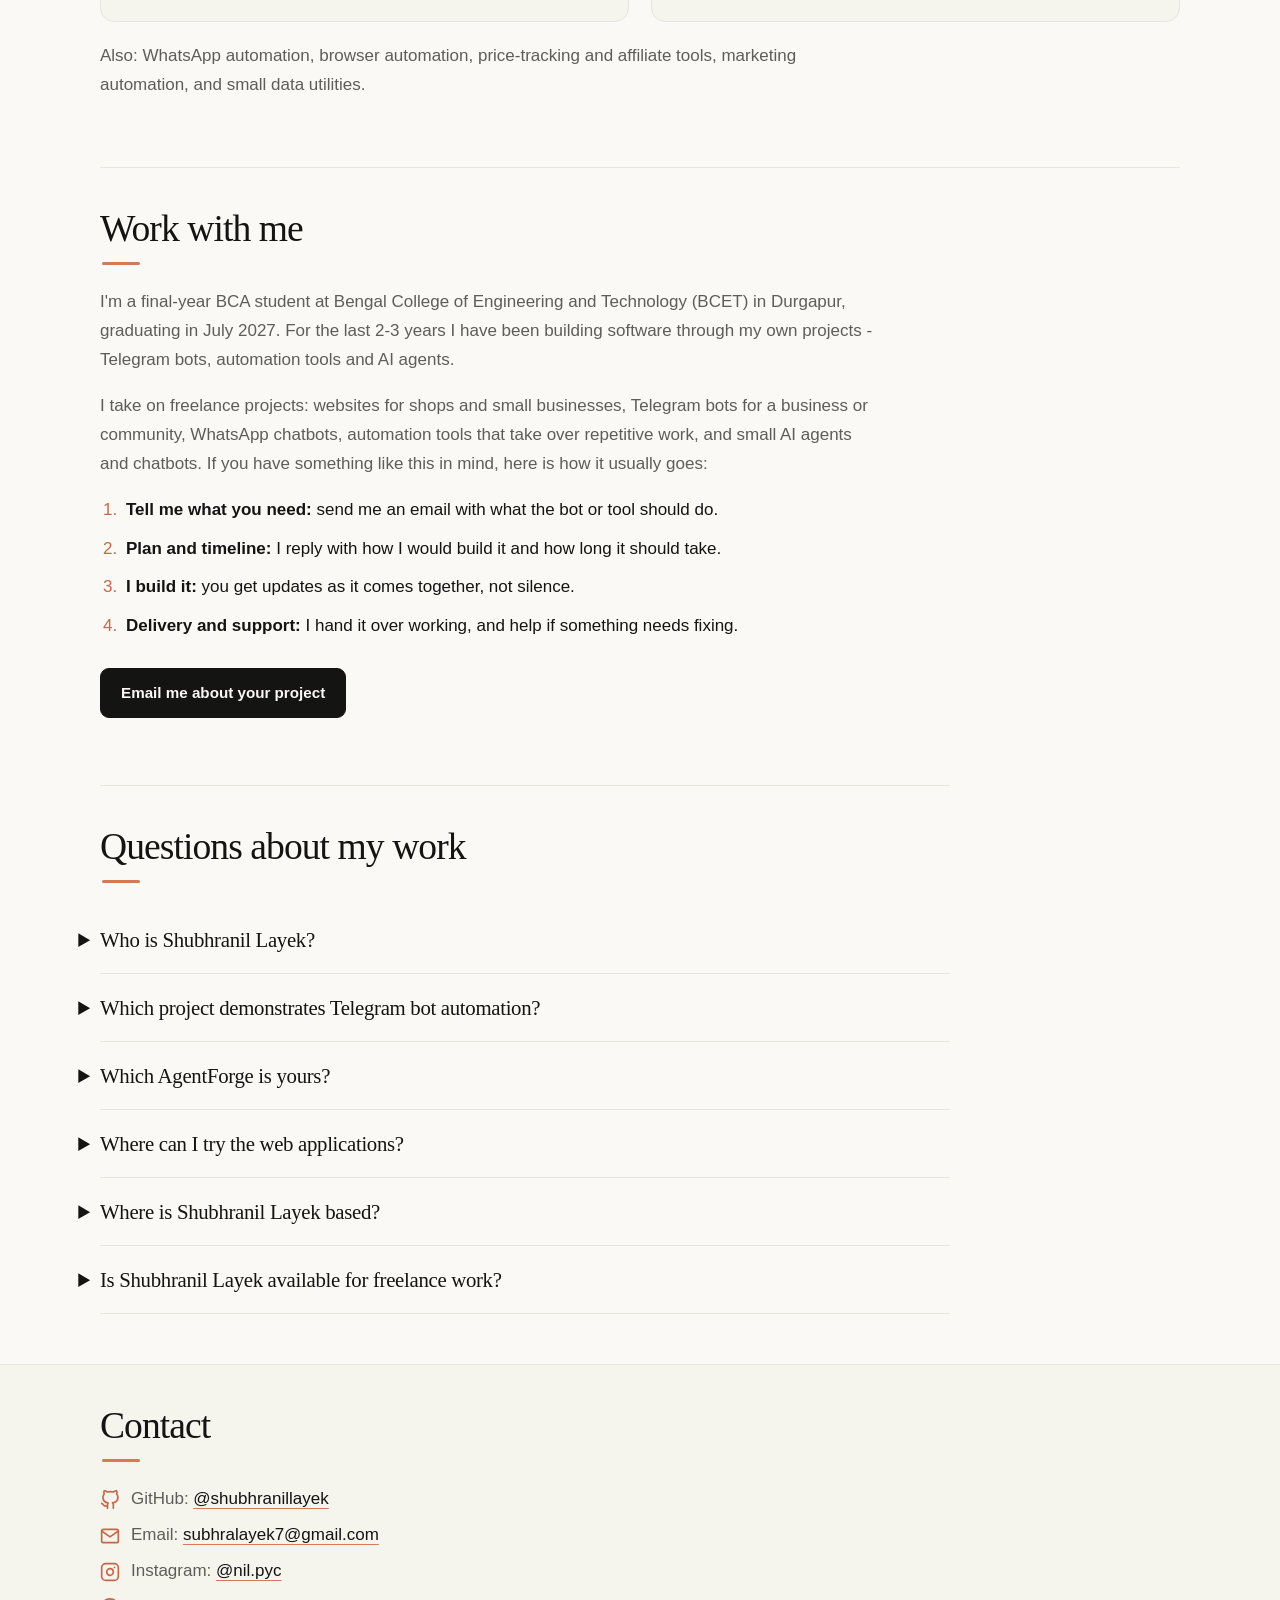
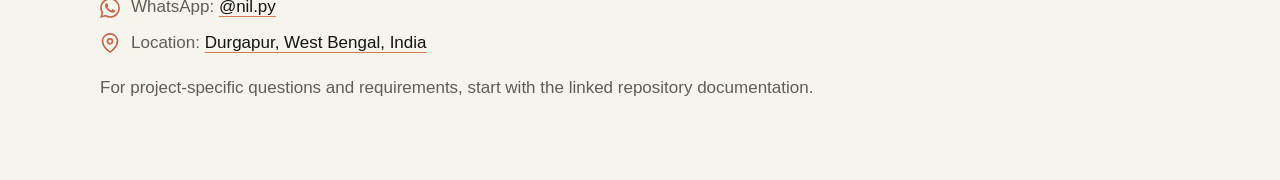
==== commit 2bd0b4b6: "Fix dead resume links, remove duplicate footer, clickable project cards, Earlier Projects images - R" ====
--- a/index.html
+++ b/index.html
@@ -373,7 +373,7 @@
 .card .eyebrow{margin-bottom:9px}
 .card p{margin-bottom:18px}
 .card .links{font-size:.92rem;margin-bottom:0;line-height:1.8}
-.card .links a{font-weight:550}
+.card .links a{font-weight:550}.card{position:relative}.card .links a.card-main::after{content:"";position:absolute;inset:0;border-radius:14px}.card a:not(.card-main){position:relative;z-index:2}
 .focus{padding-left:22px}
 .focus li{margin:10px 0;padding-left:4px}
 .focus li::marker{color:var(--clay-dark)}
@@ -382,8 +382,6 @@
 .faq article h3{margin-top:0}
 .faq article p{margin-bottom:3px}
 .muted{color:var(--muted)}
-footer{padding:29px 0;border-top:1px solid var(--line);background:var(--panel);color:var(--muted);font-size:.92rem}
-footer a{color:var(--ink)}
 @media(max-width:680px){
   .wrap{width:calc(100% - 32px)}
   nav{padding:19px 0;gap:15px}
@@ -461,32 +459,23 @@
 .badge .dot{position:relative}
 .badge .dot::after{content:"";position:absolute;inset:-5px;border-radius:50%;border:2px solid #4c8055;opacity:0;animation:badge-pulse 2.2s ease-out infinite}
 @keyframes badge-pulse{0%{transform:scale(.5);opacity:.7}70%{transform:scale(1.3);opacity:0}100%{transform:scale(1.3);opacity:0}}
-footer{padding:40px 0 34px}
-.footer-grid{display:flex;flex-wrap:wrap;gap:18px 34px;align-items:flex-start;justify-content:space-between}
-.footer-brand{font-family:Georgia,"Times New Roman",serif;font-size:1.22rem;color:var(--ink);margin:0 0 6px;letter-spacing:-.02em}
-.footer-tag{margin:0;font-size:.9rem;line-height:1.6}
-.footer-links{display:flex;gap:22px;flex-wrap:wrap;padding-top:6px}
-.footer-links a{color:var(--ink);text-decoration:none;font-weight:550;font-size:.94rem}
-.footer-links a:hover{text-decoration:underline;text-decoration-color:var(--clay);text-underline-offset:4px}
-.footer-bottom{margin-top:24px;padding-top:17px;border-top:1px solid var(--line);display:flex;justify-content:space-between;gap:10px 20px;flex-wrap:wrap;font-size:.85rem}
-.footer-bottom .to-top{text-decoration:none;font-weight:550;color:var(--ink)}
-.footer-bottom .to-top:hover{text-decoration:underline;text-decoration-color:var(--clay);text-underline-offset:4px}
+#contact{background:var(--panel);margin-left:calc(50% - 50vw);margin-right:calc(50% - 50vw);padding-left:calc(50vw - 50%);padding-right:calc(50vw - 50%);padding-bottom:60px}
+body{overflow-x:clip}
 @media(prefers-reduced-motion:reduce){.badge .dot::after{animation:none;display:none}.card{transition:none}.card:hover{transform:none}}
 </style>
 </head>
 <body>
 <a class="skip" href="#main">Skip to content</a>
-<header><nav class="wrap" aria-label="Main navigation"><a href="https://shubhranillayek.github.io/">Shubhranil Layek</a><div class="navlinks"><a href="#projects">Projects</a><a href="https://shubhranillayek.github.io/blog/">Blog</a><a href="#questions">Questions</a><a href="#contact">Contact</a><a class="button small" href="assets/Shubhranil_Layek_Resume.pdf" download>Resume</a><button class="theme-switch" type="button" role="switch" aria-checked="false" aria-label="Dark mode" title="Toggle dark mode"><span class="ts-knob"><svg class="ts-moon" viewBox="0 0 24 24" aria-hidden="true"><path d="M21 12.8A9 9 0 1 1 11.2 3a7 7 0 0 0 9.8 9.8z"/></svg><svg class="ts-sun" viewBox="0 0 24 24" aria-hidden="true"><circle cx="12" cy="12" r="4"/><path d="M12 2v2M12 20v2M4.9 4.9l1.4 1.4M17.7 17.7l1.4 1.4M2 12h2M20 12h2M4.9 19.1l1.4-1.4M17.7 6.3l1.4-1.4"/></svg></span></button></div></nav></header>
+<header><nav class="wrap" aria-label="Main navigation"><a href="https://shubhranillayek.github.io/">Shubhranil Layek</a><div class="navlinks"><a href="#projects">Projects</a><a href="https://shubhranillayek.github.io/blog/">Blog</a><a href="#questions">Questions</a><a href="#contact">Contact</a><button class="theme-switch" type="button" role="switch" aria-checked="false" aria-label="Dark mode" title="Toggle dark mode"><span class="ts-knob"><svg class="ts-moon" viewBox="0 0 24 24" aria-hidden="true"><path d="M21 12.8A9 9 0 1 1 11.2 3a7 7 0 0 0 9.8 9.8z"/></svg><svg class="ts-sun" viewBox="0 0 24 24" aria-hidden="true"><circle cx="12" cy="12" r="4"/><path d="M12 2v2M12 20v2M4.9 4.9l1.4 1.4M17.7 17.7l1.4 1.4M2 12h2M20 12h2M4.9 19.1l1.4-1.4M17.7 6.3l1.4-1.4"/></svg></span></button></div></nav></header>
 <main id="main" class="wrap">
-<section class="hero" aria-labelledby="intro-title"><div class="hero-flex"><div><p class="eyebrow">Python · Telegram bots · Automation · AI agents</p><h1 id="intro-title">Shubhranil Layek</h1><p class="badge"><span class="dot" aria-hidden="true"></span>Available for freelance projects</p><p class="lead">I'm a Python developer building Telegram bots, automation tools and lightweight AI-agent software. On GitHub, I'm <a href="https://github.com/shubhranillayek" rel="me">@shubhranillayek</a>. I also build browser applications with JavaScript, HTML and CSS.</p><div class="actions"><a class="button" href="#projects">View projects</a><a class="button" href="assets/Shubhranil_Layek_Resume.pdf" download>Download resume</a><a class="button" href="#work-with-me">Work with me</a></div></div></div><div class="stats"><div><b>5</b><span>featured projects</span></div><div><b>11+</b><span>public GitHub repositories</span></div><div><b>2</b><span>open-source PRs merged</span></div><div><b>2–3 yrs</b><span>building software</span></div><div><b>Durgapur</b><span>West Bengal, India</span></div></div><p class="proof"><strong>Proof, not just claims:</strong> my pull requests have been merged into open-source projects (pulse and Tadpole), with more under review, including in the Anthropic SDK. Everything I build is public — see it on <a href="https://github.com/shubhranillayek">GitHub</a>.</p></section>
-<section class="section" aria-labelledby="projects-title" id="projects"><h2 id="projects-title">Selected original projects</h2><p>These are my original repositories, with source code and documentation linked directly. The web applications include live demos.</p><div class="grid"><article class="card" id="telegram-news-bot"><img class="card-img" src="assets/img/newsbot-run.webp" alt="Terminal capture of the Telegram News Bot running locally — a /stocks command fetching live US stock headlines and formatting them into the message the bot sends to Telegram" width="1200" height="750" loading="lazy"><p class="eyebrow">Python</p><h3>Telegram News Bot</h3><p class="chips"><span class="chip">Python</span><span class="chip">Telegram Bot API</span><span class="chip">SQLite</span><span class="chip">httpx</span><span class="chip">News APIs &amp; RSS</span></p><p>A Python Telegram bot for crypto, US stock and Indian stock news, with on-demand commands, daily UTC schedules and SQLite-backed schedule storage.</p><div class="case"><p><strong>Problem:</strong> Market news sits scattered across sources, and checking it manually every morning is slow and easy to skip.</p><p><strong>What I built:</strong> A Telegram bot that fetches crypto, US stock and Indian stock news, answers on-demand commands, and sends daily updates on a UTC schedule the user sets — schedules are stored in SQLite, so they survive restarts.</p><p><strong>Result:</strong> News arrives inside Telegram on its own, every day, with no app to open and nothing to remember. Full source and setup docs are on GitHub.</p></div><p class="links"><a href="https://github.com/shubhranillayek/telegram-news-bot">Source and documentation</a></p></article><article class="card" id="agentforge"><img class="card-img" src="assets/img/agentforge-run.webp" alt="Terminal capture of AgentForge running locally — an agent registering two tools, calling them step by step and returning a final answer" width="1200" height="750" loading="lazy"><p class="eyebrow">Python</p><h3>AgentForge by Shubhranil Layek</h3><p class="chips"><span class="chip">Python 3.10+</span><span class="chip">Type hints</span><span class="chip">Tool calling</span><span class="chip">MCP support</span></p><p>A lightweight Python 3.10+ agent toolkit with registered tools, type-hint schemas and bounded conversation history. Version 0.1.0 is alpha and requires your own LLM adapter.</p><div class="case"><p><strong>Problem:</strong> Every new AI agent project starts by rewriting the same tool-calling loop, tool schemas and conversation handling from scratch.</p><p><strong>What I built:</strong> A small Python toolkit where you register tools with type hints, plug in your own LLM adapter, and get a configurable agent loop with bounded conversation memory — no framework lock-in.</p><p><strong>Result:</strong> Published as open source at version 0.1.0 (alpha), with documentation and examples, so a working tool-using agent takes a few lines instead of a fresh rewrite.</p></div><p class="links"><a href="https://github.com/shubhranillayek/agentforge">Source and documentation</a></p></article><article class="card" id="stunning-weather-app"><img class="card-img" src="assets/img/weathernow.webp" alt="WeatherNow project graphic — a weather and air-quality dashboard with hourly and 7-day forecasts, charts and city comparisons" width="1200" height="630" loading="lazy"><p class="eyebrow">JavaScript · HTML · CSS</p><h3>WeatherNow</h3><p class="chips"><span class="chip">JavaScript</span><span class="chip">Open-Meteo API</span><span class="chip">Canvas charts</span><span class="chip">HTML / CSS</span></p><p>A browser weather and air-quality dashboard using Open-Meteo, with hourly and 7-day forecasts, temperature charts and city comparisons.</p><p class="links"><a href="https://github.com/shubhranillayek/stunning-weather-app">Source and documentation</a> <span aria-hidden="true">·</span> <a href="https://shubhranillayek.github.io/stunning-weather-app/">Open live demo</a></p></article><article class="card" id="tic-tac-toe"><img class="card-img" src="assets/img/tic-tac-toe.webp" alt="Screenshot of the Tic-Tac-Toe game running in the browser, with difficulty levels, score tracking and the empty board ready to play" width="1280" height="800" loading="lazy"><p class="eyebrow">JavaScript · HTML · CSS</p><h3>Tic-Tac-Toe</h3><p class="chips"><span class="chip">JavaScript</span><span class="chip">Minimax AI</span><span class="chip">Web Audio API</span><span class="chip">HTML / CSS</span></p><p>A browser Tic-Tac-Toe game with minimax AI, three difficulty levels, local two-player mode, undo and Web Audio sound effects.</p><p class="links"><a href="https://github.com/shubhranillayek/tic-tac-toe">Source and documentation</a> <span aria-hidden="true">·</span> <a href="https://shubhranillayek.github.io/tic-tac-toe/">Open live demo</a></p></article><article class="card" id="telegram-gemini-chatbot"><img class="card-img" src="assets/img/telegram-gemini-chatbot.webp" alt="Screenshot of the Telegram Gemini Chatbot workflow in n8n — a Telegram trigger, the Google Gemini node, a reply extraction step and the Telegram send step" width="1200" height="675" loading="lazy"><p class="eyebrow">n8n</p><h3>Telegram Gemini Chatbot</h3><p class="chips"><span class="chip">n8n</span><span class="chip">Google Gemini</span><span class="chip">Telegram Bot API</span><span class="chip">No-code</span></p><p>An n8n workflow (no code) that connects Telegram to Google Gemini (AI Studio): you message the bot, Gemini answers, and the reply comes back on Telegram. Import it into n8n, add a BotFather token and a free Gemini API key, and switch it on.</p><p class="links"><a href="https://github.com/shubhranillayek/telegram-gemini-chatbot">Source and documentation</a></p></article></div></section>
-<section class="section" aria-labelledby="earlier-projects-title" id="earlier-projects"><h2 id="earlier-projects-title">Earlier projects</h2><div class="grid"><article class="card" id="seventy-seven-complex-city"><p class="eyebrow">Earlier website project</p><h3>Seventy Seven Complex City</h3><p class="chips"><span class="chip">HTML</span><span class="chip">CSS</span><span class="chip">JavaScript</span><span class="chip">Landing page</span></p><p>An earlier real-estate landing-page project showcasing a residential development in Durgapur, with project highlights, amenities, location details, an image gallery and a site-visit enquiry form.</p><p class="links"><a href="https://seventy-seven-complex-city.pages.dev/">View project</a></p></article><article class="card" id="price-tracking-telegram-bot"><p class="eyebrow">Earlier Telegram bot project</p><h3>Price Tracking Telegram Bot</h3><p class="chips"><span class="chip">Python</span><span class="chip">Telegram Bot API</span><span class="chip">Web scraping</span></p><p>An earlier Python Telegram bot that tracked the price of products on Flipkart and Amazon, and sent an alert on Telegram whenever a price went up or down.</p></article></div></section>
+<section class="hero" aria-labelledby="intro-title"><div class="hero-flex"><div><p class="eyebrow">Python · Telegram bots · Automation · AI agents</p><h1 id="intro-title">Shubhranil Layek</h1><p class="badge"><span class="dot" aria-hidden="true"></span>Available for freelance projects</p><p class="lead">I'm a Python developer building Telegram bots, automation tools and lightweight AI-agent software. On GitHub, I'm <a href="https://github.com/shubhranillayek" rel="me">@shubhranillayek</a>. I also build browser applications with JavaScript, HTML and CSS.</p><div class="actions"><a class="button" href="#projects">View projects</a><a class="button" href="#work-with-me">Work with me</a></div></div></div><div class="stats"><div><b>5</b><span>featured projects</span></div><div><b>11+</b><span>public GitHub repositories</span></div><div><b>2</b><span>open-source PRs merged</span></div><div><b>2–3 yrs</b><span>building software</span></div><div><b>Durgapur</b><span>West Bengal, India</span></div></div><p class="proof"><strong>Proof, not just claims:</strong> my pull requests have been merged into open-source projects (pulse and Tadpole), with more under review, including in the Anthropic SDK. Everything I build is public — see it on <a href="https://github.com/shubhranillayek">GitHub</a>.</p></section>
+<section class="section" aria-labelledby="projects-title" id="projects"><h2 id="projects-title">Selected original projects</h2><p>These are my original repositories, with source code and documentation linked directly. The web applications include live demos.</p><div class="grid"><article class="card" id="telegram-news-bot"><img class="card-img" src="assets/img/newsbot-run.webp" alt="Terminal capture of the Telegram News Bot running locally — a /stocks command fetching live US stock headlines and formatting them into the message the bot sends to Telegram" width="1200" height="750" loading="lazy"><p class="eyebrow">Python</p><h3>Telegram News Bot</h3><p class="chips"><span class="chip">Python</span><span class="chip">Telegram Bot API</span><span class="chip">SQLite</span><span class="chip">httpx</span><span class="chip">News APIs &amp; RSS</span></p><p>A Python Telegram bot for crypto, US stock and Indian stock news, with on-demand commands, daily UTC schedules and SQLite-backed schedule storage.</p><div class="case"><p><strong>Problem:</strong> Market news sits scattered across sources, and checking it manually every morning is slow and easy to skip.</p><p><strong>What I built:</strong> A Telegram bot that fetches crypto, US stock and Indian stock news, answers on-demand commands, and sends daily updates on a UTC schedule the user sets — schedules are stored in SQLite, so they survive restarts.</p><p><strong>Result:</strong> News arrives inside Telegram on its own, every day, with no app to open and nothing to remember. Full source and setup docs are on GitHub.</p></div><p class="links"><a class="card-main" href="https://github.com/shubhranillayek/telegram-news-bot">Source and documentation</a></p></article><article class="card" id="agentforge"><img class="card-img" src="assets/img/agentforge-run.webp" alt="Terminal capture of AgentForge running locally — an agent registering two tools, calling them step by step and returning a final answer" width="1200" height="750" loading="lazy"><p class="eyebrow">Python</p><h3>AgentForge by Shubhranil Layek</h3><p class="chips"><span class="chip">Python 3.10+</span><span class="chip">Type hints</span><span class="chip">Tool calling</span><span class="chip">MCP support</span></p><p>A lightweight Python 3.10+ agent toolkit with registered tools, type-hint schemas and bounded conversation history. Version 0.1.0 is alpha and requires your own LLM adapter.</p><div class="case"><p><strong>Problem:</strong> Every new AI agent project starts by rewriting the same tool-calling loop, tool schemas and conversation handling from scratch.</p><p><strong>What I built:</strong> A small Python toolkit where you register tools with type hints, plug in your own LLM adapter, and get a configurable agent loop with bounded conversation memory — no framework lock-in.</p><p><strong>Result:</strong> Published as open source at version 0.1.0 (alpha), with documentation and examples, so a working tool-using agent takes a few lines instead of a fresh rewrite.</p></div><p class="links"><a class="card-main" href="https://github.com/shubhranillayek/agentforge">Source and documentation</a></p></article><article class="card" id="stunning-weather-app"><img class="card-img" src="assets/img/weathernow.webp" alt="WeatherNow project graphic — a weather and air-quality dashboard with hourly and 7-day forecasts, charts and city comparisons" width="1200" height="630" loading="lazy"><p class="eyebrow">JavaScript · HTML · CSS</p><h3>WeatherNow</h3><p class="chips"><span class="chip">JavaScript</span><span class="chip">Open-Meteo API</span><span class="chip">Canvas charts</span><span class="chip">HTML / CSS</span></p><p>A browser weather and air-quality dashboard using Open-Meteo, with hourly and 7-day forecasts, temperature charts and city comparisons.</p><p class="links"><a class="card-main" href="https://github.com/shubhranillayek/stunning-weather-app">Source and documentation</a> <span aria-hidden="true">·</span> <a href="https://shubhranillayek.github.io/stunning-weather-app/">Open live demo</a></p></article><article class="card" id="tic-tac-toe"><img class="card-img" src="assets/img/tic-tac-toe.webp" alt="Screenshot of the Tic-Tac-Toe game running in the browser, with difficulty levels, score tracking and the empty board ready to play" width="1280" height="800" loading="lazy"><p class="eyebrow">JavaScript · HTML · CSS</p><h3>Tic-Tac-Toe</h3><p class="chips"><span class="chip">JavaScript</span><span class="chip">Minimax AI</span><span class="chip">Web Audio API</span><span class="chip">HTML / CSS</span></p><p>A browser Tic-Tac-Toe game with minimax AI, three difficulty levels, local two-player mode, undo and Web Audio sound effects.</p><p class="links"><a class="card-main" href="https://github.com/shubhranillayek/tic-tac-toe">Source and documentation</a> <span aria-hidden="true">·</span> <a href="https://shubhranillayek.github.io/tic-tac-toe/">Open live demo</a></p></article><article class="card" id="telegram-gemini-chatbot"><img class="card-img" src="assets/img/telegram-gemini-chatbot.webp" alt="Screenshot of the Telegram Gemini Chatbot workflow in n8n — a Telegram trigger, the Google Gemini node, a reply extraction step and the Telegram send step" width="1200" height="675" loading="lazy"><p class="eyebrow">n8n</p><h3>Telegram Gemini Chatbot</h3><p class="chips"><span class="chip">n8n</span><span class="chip">Google Gemini</span><span class="chip">Telegram Bot API</span><span class="chip">No-code</span></p><p>An n8n workflow (no code) that connects Telegram to Google Gemini (AI Studio): you message the bot, Gemini answers, and the reply comes back on Telegram. Import it into n8n, add a BotFather token and a free Gemini API key, and switch it on.</p><p class="links"><a class="card-main" href="https://github.com/shubhranillayek/telegram-gemini-chatbot">Source and documentation</a></p></article></div></section>
+<section class="section" aria-labelledby="earlier-projects-title" id="earlier-projects"><h2 id="earlier-projects-title">Earlier projects</h2><div class="grid"><article class="card" id="seventy-seven-complex-city"><img class="card-img" src="assets/img/seventy-seven-complex-city.webp" alt="Project graphic for Seventy Seven Complex City — a real-estate landing page for a residential development in Durgapur, with highlights, amenities, a gallery and a site-visit enquiry form" width="1200" height="750" loading="lazy"><p class="eyebrow">Earlier website project</p><h3>Seventy Seven Complex City</h3><p class="chips"><span class="chip">HTML</span><span class="chip">CSS</span><span class="chip">JavaScript</span><span class="chip">Landing page</span></p><p>An earlier real-estate landing-page project showcasing a residential development in Durgapur, with project highlights, amenities, location details, an image gallery and a site-visit enquiry form.</p><p class="links"><a class="card-main" href="https://seventy-seven-complex-city.pages.dev/">View project</a></p></article><article class="card" id="price-tracking-telegram-bot"><img class="card-img" src="assets/img/price-tracking-bot.webp" alt="Project graphic for the Price Tracking Telegram Bot — a chat window showing a /track command, hourly price checks and a price-drop alert" width="1200" height="750" loading="lazy"><p class="eyebrow">Earlier Telegram bot project</p><h3>Price Tracking Telegram Bot</h3><p class="chips"><span class="chip">Python</span><span class="chip">Telegram Bot API</span><span class="chip">Web scraping</span></p><p>An earlier Python Telegram bot that tracked the price of products on Flipkart and Amazon, and sent an alert on Telegram whenever a price went up or down.</p></article></div></section>
 <section class="section" aria-labelledby="focus-title"><h2 id="focus-title">What I build</h2><div class="services"><article class="card service"><svg width="26" height="26" viewBox="0 0 24 24" aria-hidden="true" focusable="false" fill="none" stroke="currentColor" stroke-width="2" stroke-linecap="round" stroke-linejoin="round"><path d="M22 2 11 13"/><path d="M22 2 15 22l-4-9-9-4z"/></svg><h3>Telegram bots</h3><p>Bots for news, prices, enquiries and daily work — commands, buttons, schedules and alerts inside Telegram.</p><p class="links">Example: <a href="#telegram-news-bot">Telegram News Bot</a></p></article><article class="card service"><svg width="26" height="26" viewBox="0 0 24 24" aria-hidden="true" focusable="false" fill="none" stroke="currentColor" stroke-width="2" stroke-linecap="round" stroke-linejoin="round"><path d="M21 15a2 2 0 0 1-2 2H7l-4 4V5a2 2 0 0 1 2-2h14a2 2 0 0 1 2 2z"/></svg><h3>AI agents and chatbots</h3><p>Tool-calling agents and AI chatbots with Gemini and other LLM APIs, built on my own AgentForge toolkit or n8n.</p><p class="links">Example: <a href="#agentforge">AgentForge</a></p></article><article class="card service"><svg width="26" height="26" viewBox="0 0 24 24" aria-hidden="true" focusable="false" fill="none" stroke="currentColor" stroke-width="2" stroke-linecap="round" stroke-linejoin="round"><circle cx="12" cy="12" r="3"/><path d="M19.4 15a1.65 1.65 0 0 0 .33 1.82l.06.06a2 2 0 1 1-2.83 2.83l-.06-.06a1.65 1.65 0 0 0-1.82-.33 1.65 1.65 0 0 0-1 1.51V21a2 2 0 1 1-4 0v-.09A1.65 1.65 0 0 0 9 19.4a1.65 1.65 0 0 0-1.82.33l-.06.06a2 2 0 1 1-2.83-2.83l.06-.06a1.65 1.65 0 0 0 .33-1.82 1.65 1.65 0 0 0-1.51-1H3a2 2 0 1 1 0-4h.09A1.65 1.65 0 0 0 4.6 9a1.65 1.65 0 0 0-.33-1.82l-.06-.06a2 2 0 1 1 2.83-2.83l.06.06a1.65 1.65 0 0 0 1.82.33H9a1.65 1.65 0 0 0 1-1.51V3a2 2 0 1 1 4 0v.09a1.65 1.65 0 0 0 1 1.51 1.65 1.65 0 0 0 1.82-.33l.06-.06a2 2 0 1 1 2.83 2.83l-.06.06a1.65 1.65 0 0 0-.33 1.82V9a1.65 1.65 0 0 0 1.51 1H21a2 2 0 1 1 0 4h-.09a1.65 1.65 0 0 0-1.51 1z"/></svg><h3>Automation systems</h3><p>Python scripts and scheduled workflows that take over repetitive work — scraping, API orchestration, WhatsApp and form alerts.</p><p class="links">Example: <a href="#telegram-gemini-chatbot">Telegram Gemini Chatbot</a></p></article><article class="card service"><svg width="26" height="26" viewBox="0 0 24 24" aria-hidden="true" focusable="false" fill="none" stroke="currentColor" stroke-width="2" stroke-linecap="round" stroke-linejoin="round"><rect x="2" y="3" width="20" height="14" rx="2"/><path d="M8 21h8M12 17v4"/></svg><h3>Web apps and websites</h3><p>Responsive websites and browser apps in JavaScript, HTML and CSS — dashboards, tools and interactive pages.</p><p class="links">Example: <a href="#stunning-weather-app">WeatherNow</a></p></article></div><p class="muted" style="margin-top:20px">Also: WhatsApp automation, browser automation, price-tracking and affiliate tools, marketing automation, and small data utilities.</p></section>
 <section class="section" aria-labelledby="work-title" id="work-with-me"><h2 id="work-title">Work with me</h2><p>I'm a final-year BCA student at Bengal College of Engineering and Technology (BCET) in Durgapur, graduating in July 2027. For the last 2-3 years I have been building software through my own projects - Telegram bots, automation tools and AI agents.</p><p>I take on freelance projects: websites for shops and small businesses, Telegram bots for a business or community, WhatsApp chatbots, automation tools that take over repetitive work, and small AI agents and chatbots. If you have something like this in mind, here is how it usually goes:</p><ol class="focus"><li><strong>Tell me what you need:</strong> send me an email with what the bot or tool should do.</li><li><strong>Plan and timeline:</strong> I reply with how I would build it and how long it should take.</li><li><strong>I build it:</strong> you get updates as it comes together, not silence.</li><li><strong>Delivery and support:</strong> I hand it over working, and help if something needs fixing.</li></ol><p class="actions"><a class="button" href="mailto:subhralayek7@gmail.com">Email me about your project</a></p></section>
 <section class="section faq" aria-labelledby="questions-title" id="questions"><h2 id="questions-title">Questions about my work</h2><details><summary>Who is Shubhranil Layek?</summary><p>Shubhranil Layek is the Python developer behind the GitHub account <a href="https://github.com/shubhranillayek">@shubhranillayek</a>, with original projects in Telegram automation, AI-agent tooling and browser apps.</p></details><details><summary>Which project demonstrates Telegram bot automation?</summary><p><a href="https://github.com/shubhranillayek/telegram-news-bot">Telegram News Bot</a> supports news commands and daily UTC schedules with SQLite-backed schedule storage. Its README explains configuration and deployment requirements.</p></details><details><summary>Which AgentForge is yours?</summary><p>My project is <a href="https://github.com/shubhranillayek/agentforge">shubhranillayek/agentforge</a>, a Python 3.10+ toolkit currently classified as alpha. It is a separate repository from other projects using the AgentForge name. You supply its LLM adapter; it is not a hosted AI service.</p></details><details><summary>Where can I try the web applications?</summary><p>Open <a href="https://shubhranillayek.github.io/stunning-weather-app/">WeatherNow</a> for weather and air-quality views, or play <a href="https://shubhranillayek.github.io/tic-tac-toe/">Tic-Tac-Toe</a> against minimax AI or a second player on one device.</p></details><details><summary>Where is Shubhranil Layek based?</summary><p>Shubhranil Layek is based in Durgapur, West Bengal, India, and builds open-source projects and client work remotely.</p></details><details><summary>Is Shubhranil Layek available for freelance work?</summary><p>Yes. He is open to freelance projects and collaborations involving Python automation, Telegram bots and AI agents. The fastest way to reach him is via GitHub (<a href="https://github.com/shubhranillayek">@shubhranillayek</a>) or email at <a href="mailto:subhralayek7@gmail.com">subhralayek7@gmail.com</a>.</p></details></section>
-<section class="section" aria-labelledby="contact-title" id="contact"><h2 id="contact-title">Contact</h2><ul class="contact-list"><li><svg width="20" height="20" viewBox="0 0 24 24" aria-hidden="true" focusable="false" fill="none" stroke="currentColor" stroke-width="2" stroke-linecap="round" stroke-linejoin="round"><path d="M9 19c-5 1.5-5-2.5-7-3m14 6v-3.87a3.37 3.37 0 0 0-.94-2.61c3.14-.35 6.44-1.54 6.44-7A5.44 5.44 0 0 0 20 4.77 5.07 5.07 0 0 0 19.91 1S18.73.65 16 2.48a13.38 13.38 0 0 0-7 0C6.27.65 5.09 1 5.09 1A5.07 5.07 0 0 0 5 4.77a5.44 5.44 0 0 0-1.5 3.78c0 5.42 3.3 6.61 6.44 7A3.37 3.37 0 0 0 9 18.13V22"></path></svg><span>GitHub: <a href="https://github.com/shubhranillayek" rel="me">@shubhranillayek</a></span></li><li><svg width="20" height="20" viewBox="0 0 24 24" aria-hidden="true" focusable="false" fill="none" stroke="currentColor" stroke-width="2" stroke-linecap="round" stroke-linejoin="round"><path d="M4 4h16c1.1 0 2 .9 2 2v12c0 1.1-.9 2-2 2H4c-1.1 0-2-.9-2-2V6c0-1.1.9-2 2-2z"></path><polyline points="22,6 12,13 2,6"></polyline></svg><span>Email: <a href="mailto:subhralayek7@gmail.com">subhralayek7@gmail.com</a></span></li><li><svg width="20" height="20" viewBox="0 0 24 24" aria-hidden="true" focusable="false" fill="none" stroke="currentColor" stroke-width="2" stroke-linecap="round" stroke-linejoin="round"><rect x="2" y="2" width="20" height="20" rx="5" ry="5"></rect><path d="M16 11.37A4 4 0 1 1 12.63 8 4 4 0 0 1 16 11.37z"></path><line x1="17.5" y1="6.5" x2="17.51" y2="6.5"></line></svg><span>Instagram: <a href="https://www.instagram.com/nil.pyc/" rel="me">@nil.pyc</a></span></li><li><svg width="20" height="20" viewBox="0 0 24 24" aria-hidden="true" focusable="false" fill="currentColor"><path d="M17.472 14.382c-.297-.149-1.758-.867-2.03-.967-.273-.099-.471-.148-.67.15-.197.297-.767.966-.94 1.164-.173.199-.347.223-.644.075-.297-.15-1.255-.463-2.39-1.475-.883-.788-1.48-1.761-1.653-2.059-.173-.297-.018-.458.13-.606.134-.133.298-.347.446-.52.149-.174.198-.298.298-.497.099-.198.05-.371-.025-.52-.075-.149-.669-1.612-.916-2.207-.242-.579-.487-.5-.669-.51-.173-.008-.371-.01-.57-.01-.198 0-.52.074-.792.372-.272.297-1.04 1.016-1.04 2.479 0 1.462 1.065 2.875 1.213 3.074.149.198 2.096 3.2 5.077 4.487.709.306 1.262.489 1.694.625.712.227 1.36.195 1.871.118.571-.085 1.758-.719 2.006-1.413.248-.694.248-1.289.173-1.413-.074-.124-.272-.198-.57-.347m-5.421 7.403h-.004a9.87 9.87 0 01-5.031-1.378l-.361-.214-3.741.982.998-3.648-.235-.374a9.86 9.86 0 01-1.51-5.26c.001-5.45 4.436-9.884 9.888-9.884 2.64 0 5.122 1.03 6.988 2.898a9.825 9.825 0 012.893 6.994c-.003 5.45-4.437 9.884-9.885 9.884m8.413-18.297A11.815 11.815 0 0012.05 0C5.495 0 .16 5.335.157 11.892c0 2.096.547 4.142 1.588 5.945L.057 24l6.305-1.654a11.882 11.882 0 005.683 1.448h.005c6.554 0 11.89-5.335 11.893-11.893a11.821 11.821 0 00-3.48-8.413Z"></path></svg><span>WhatsApp: <a href="https://wa.me/nil.py" rel="me">@nil.py</a></span></li><li><svg width="20" height="20" viewBox="0 0 24 24" aria-hidden="true" focusable="false" fill="none" stroke="currentColor" stroke-width="2" stroke-linecap="round" stroke-linejoin="round"><path d="M21 10c0 7-9 13-9 13s-9-6-9-13a9 9 0 0 1 18 0z"></path><circle cx="12" cy="10" r="3"></circle></svg><span>Location: Durgapur, West Bengal, India</span></li></ul><p class="muted">For project-specific questions and requirements, start with the linked repository documentation.</p></section>
+<section class="section" aria-labelledby="contact-title" id="contact"><h2 id="contact-title">Contact</h2><ul class="contact-list"><li><svg width="20" height="20" viewBox="0 0 24 24" aria-hidden="true" focusable="false" fill="none" stroke="currentColor" stroke-width="2" stroke-linecap="round" stroke-linejoin="round"><path d="M9 19c-5 1.5-5-2.5-7-3m14 6v-3.87a3.37 3.37 0 0 0-.94-2.61c3.14-.35 6.44-1.54 6.44-7A5.44 5.44 0 0 0 20 4.77 5.07 5.07 0 0 0 19.91 1S18.73.65 16 2.48a13.38 13.38 0 0 0-7 0C6.27.65 5.09 1 5.09 1A5.07 5.07 0 0 0 5 4.77a5.44 5.44 0 0 0-1.5 3.78c0 5.42 3.3 6.61 6.44 7A3.37 3.37 0 0 0 9 18.13V22"></path></svg><span>GitHub: <a href="https://github.com/shubhranillayek" rel="me">@shubhranillayek</a></span></li><li><svg width="20" height="20" viewBox="0 0 24 24" aria-hidden="true" focusable="false" fill="none" stroke="currentColor" stroke-width="2" stroke-linecap="round" stroke-linejoin="round"><path d="M4 4h16c1.1 0 2 .9 2 2v12c0 1.1-.9 2-2 2H4c-1.1 0-2-.9-2-2V6c0-1.1.9-2 2-2z"></path><polyline points="22,6 12,13 2,6"></polyline></svg><span>Email: <a href="mailto:subhralayek7@gmail.com">subhralayek7@gmail.com</a></span></li><li><svg width="20" height="20" viewBox="0 0 24 24" aria-hidden="true" focusable="false" fill="none" stroke="currentColor" stroke-width="2" stroke-linecap="round" stroke-linejoin="round"><rect x="2" y="2" width="20" height="20" rx="5" ry="5"></rect><path d="M16 11.37A4 4 0 1 1 12.63 8 4 4 0 0 1 16 11.37z"></path><line x1="17.5" y1="6.5" x2="17.51" y2="6.5"></line></svg><span>Instagram: <a href="https://www.instagram.com/nil.pyc/" rel="me">@nil.pyc</a></span></li><li><svg width="20" height="20" viewBox="0 0 24 24" aria-hidden="true" focusable="false" fill="currentColor"><path d="M17.472 14.382c-.297-.149-1.758-.867-2.03-.967-.273-.099-.471-.148-.67.15-.197.297-.767.966-.94 1.164-.173.199-.347.223-.644.075-.297-.15-1.255-.463-2.39-1.475-.883-.788-1.48-1.761-1.653-2.059-.173-.297-.018-.458.13-.606.134-.133.298-.347.446-.52.149-.174.198-.298.298-.497.099-.198.05-.371-.025-.52-.075-.149-.669-1.612-.916-2.207-.242-.579-.487-.5-.669-.51-.173-.008-.371-.01-.57-.01-.198 0-.52.074-.792.372-.272.297-1.04 1.016-1.04 2.479 0 1.462 1.065 2.875 1.213 3.074.149.198 2.096 3.2 5.077 4.487.709.306 1.262.489 1.694.625.712.227 1.36.195 1.871.118.571-.085 1.758-.719 2.006-1.413.248-.694.248-1.289.173-1.413-.074-.124-.272-.198-.57-.347m-5.421 7.403h-.004a9.87 9.87 0 01-5.031-1.378l-.361-.214-3.741.982.998-3.648-.235-.374a9.86 9.86 0 01-1.51-5.26c.001-5.45 4.436-9.884 9.888-9.884 2.64 0 5.122 1.03 6.988 2.898a9.825 9.825 0 012.893 6.994c-.003 5.45-4.437 9.884-9.885 9.884m8.413-18.297A11.815 11.815 0 0012.05 0C5.495 0 .16 5.335.157 11.892c0 2.096.547 4.142 1.588 5.945L.057 24l6.305-1.654a11.882 11.882 0 005.683 1.448h.005c6.554 0 11.89-5.335 11.893-11.893a11.821 11.821 0 00-3.48-8.413Z"></path></svg><span>WhatsApp: <a href="https://wa.me/nil.py" rel="me">@nil.py</a></span></li><li><svg width="20" height="20" viewBox="0 0 24 24" aria-hidden="true" focusable="false" fill="none" stroke="currentColor" stroke-width="2" stroke-linecap="round" stroke-linejoin="round"><path d="M21 10c0 7-9 13-9 13s-9-6-9-13a9 9 0 0 1 18 0z"></path><circle cx="12" cy="10" r="3"></circle></svg><span>Location: <a href="https://www.google.com/maps/search/?api=1&query=Durgapur%2C+West+Bengal%2C+India" target="_blank" rel="noopener">Durgapur, West Bengal, India</a></span></li></ul><p class="muted">For project-specific questions and requirements, start with the linked repository documentation.</p></section>
 </main>
-<footer><div class="wrap"><div class="footer-grid"><div><p class="footer-brand">Shubhranil Layek</p><p class="footer-tag">Python developer — Telegram bots, automation and AI agents.<br>Durgapur, West Bengal, India</p></div><nav class="footer-links" aria-label="Footer"><a href="https://github.com/shubhranillayek" rel="me">GitHub</a><a href="https://www.instagram.com/nil.pyc/" rel="me">Instagram</a><a href="https://wa.me/nil.py" rel="me">WhatsApp</a><a href="mailto:subhralayek7@gmail.com">Email</a><a href="https://shubhranillayek.github.io/blog/">Blog</a></nav></div><div class="footer-bottom"><span>© 2026 Shubhranil Layek. All rights reserved.</span><a href="#main" class="to-top">Back to top ↑</a></div></div></footer>
 <script>
 (function(){
   var btn=document.querySelector(".theme-switch");
